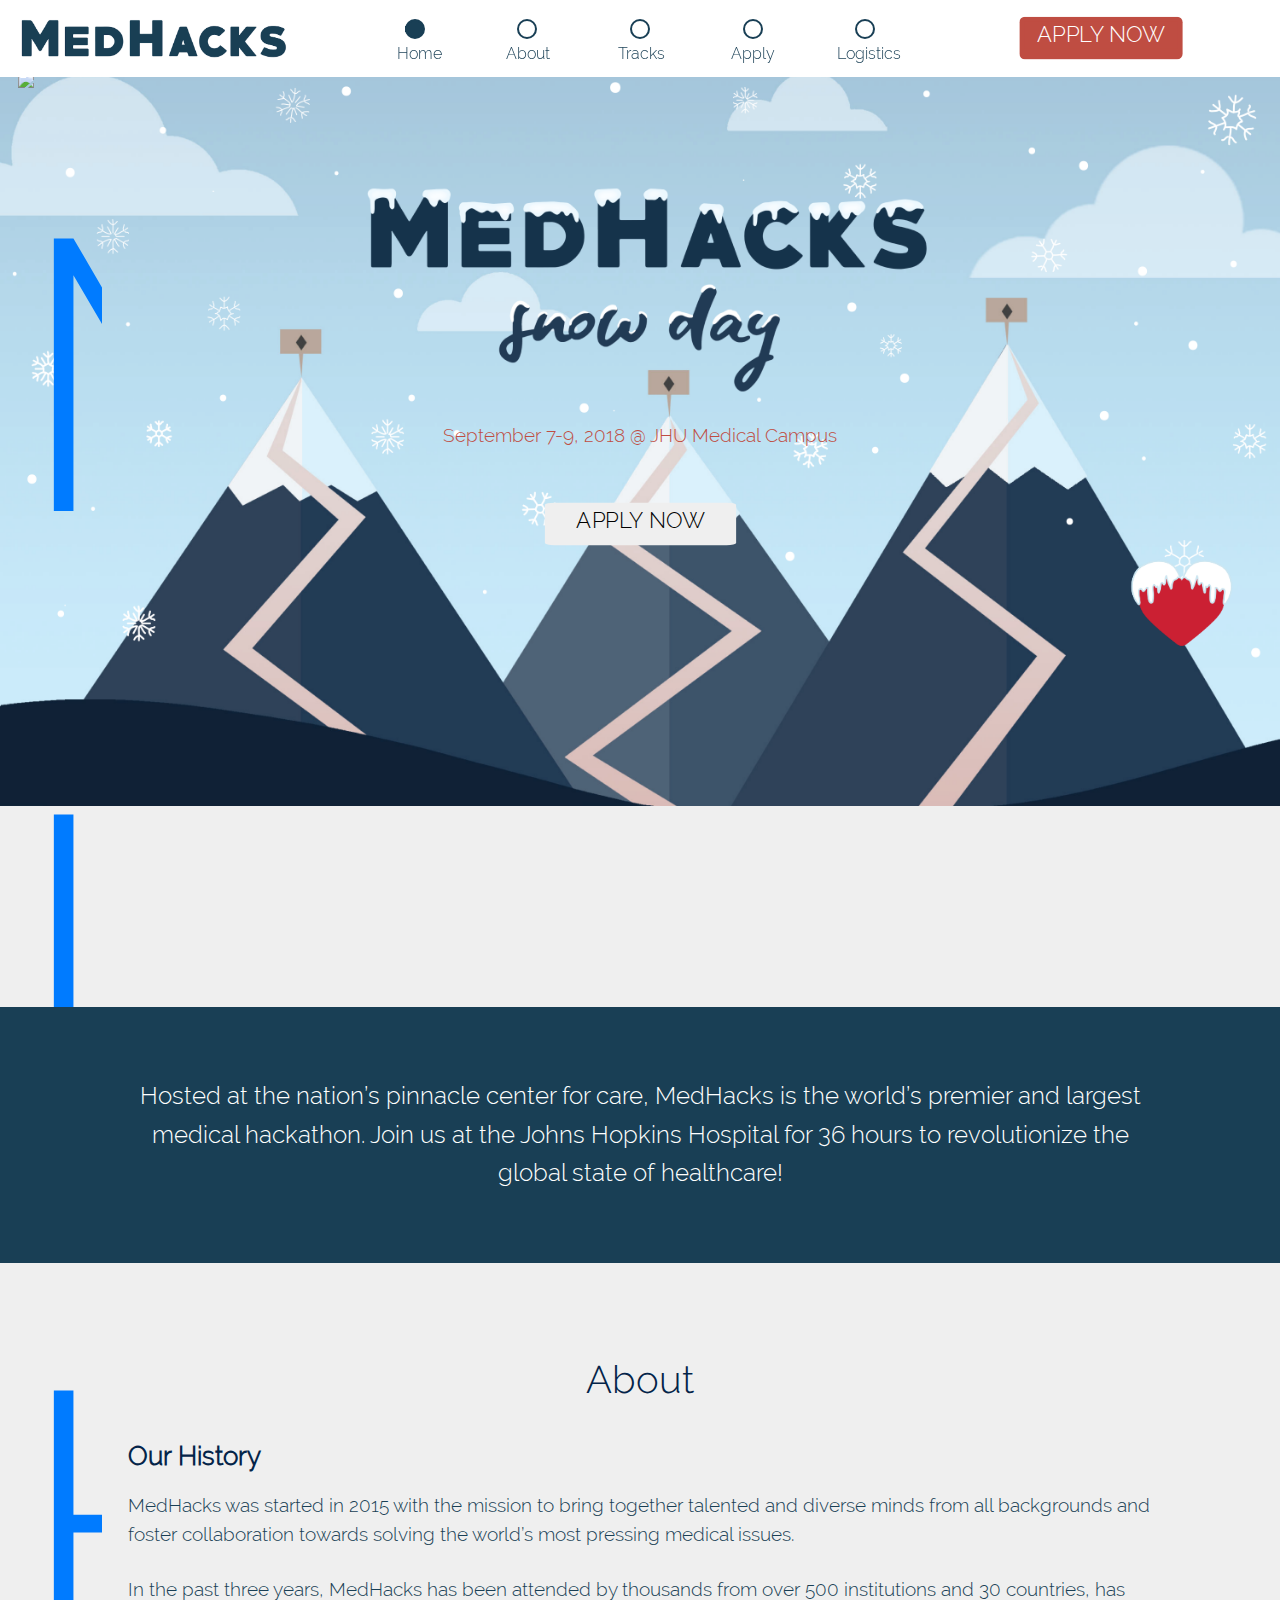
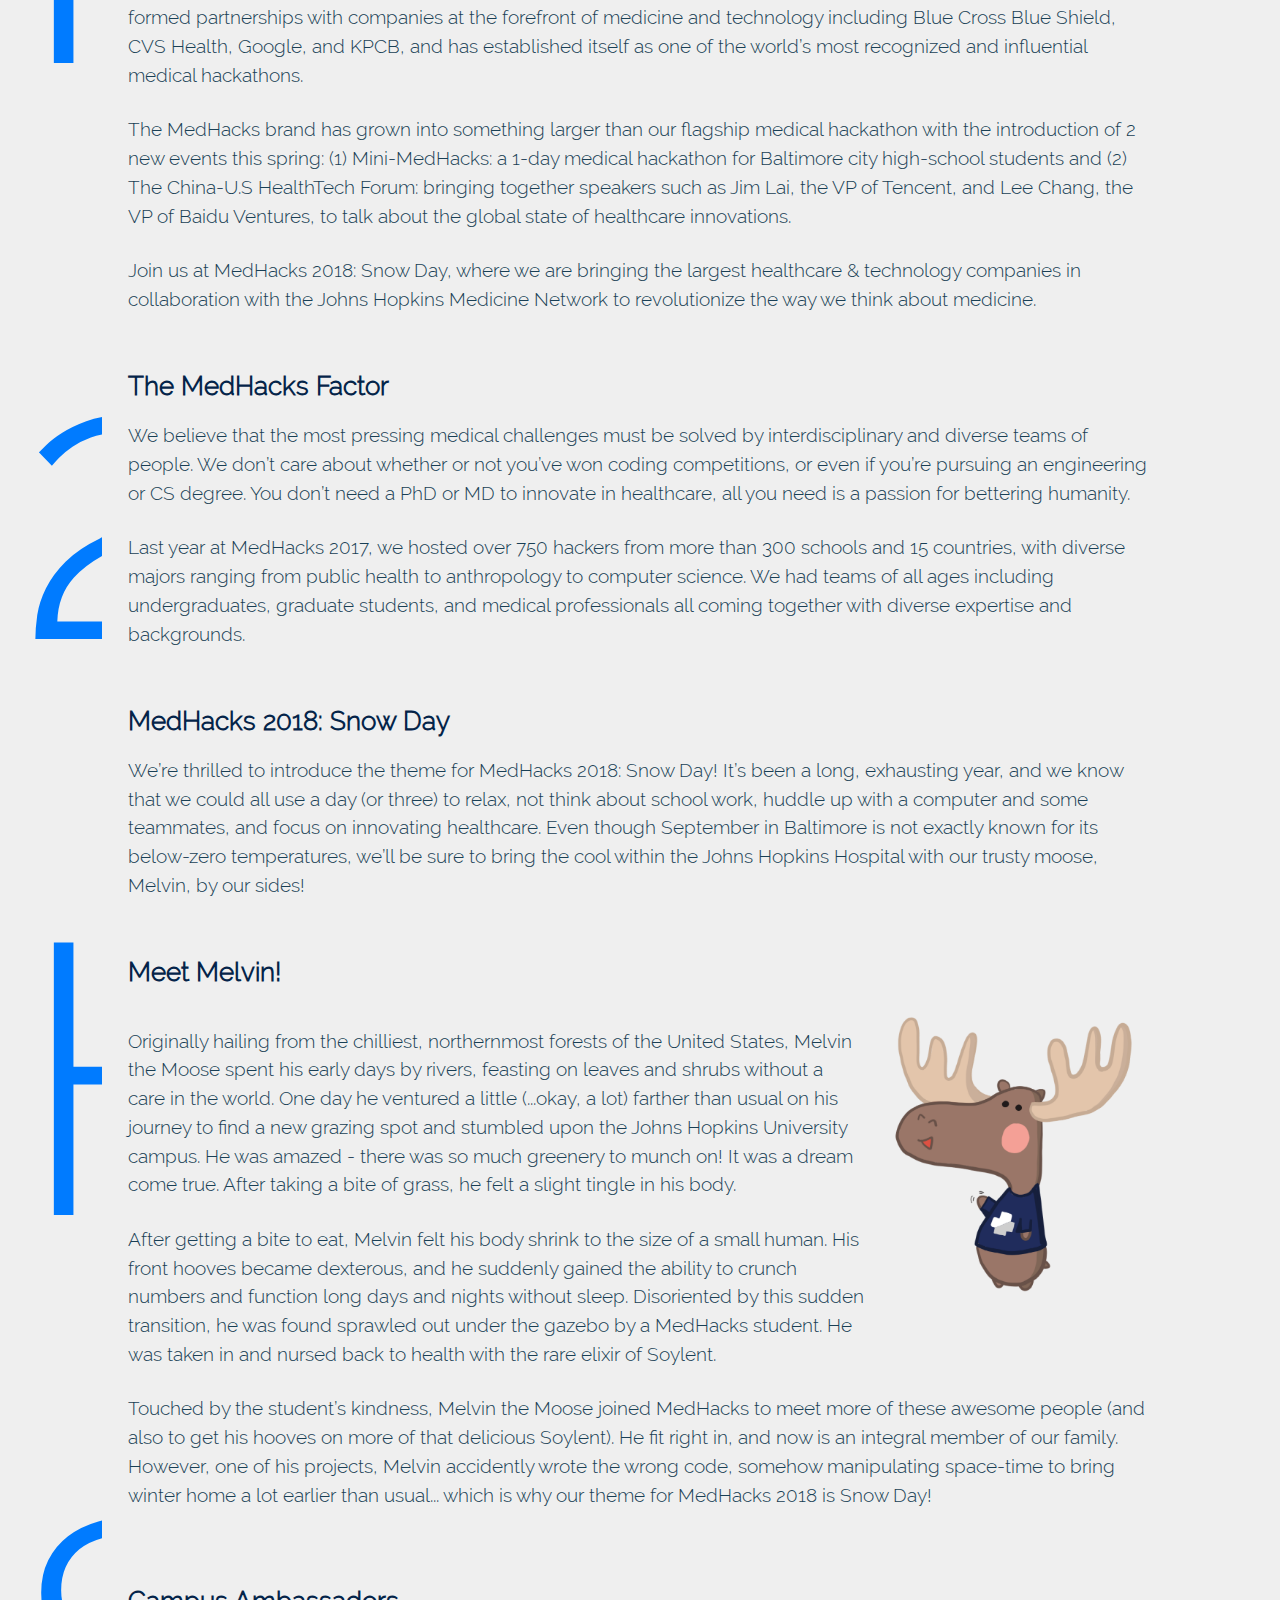
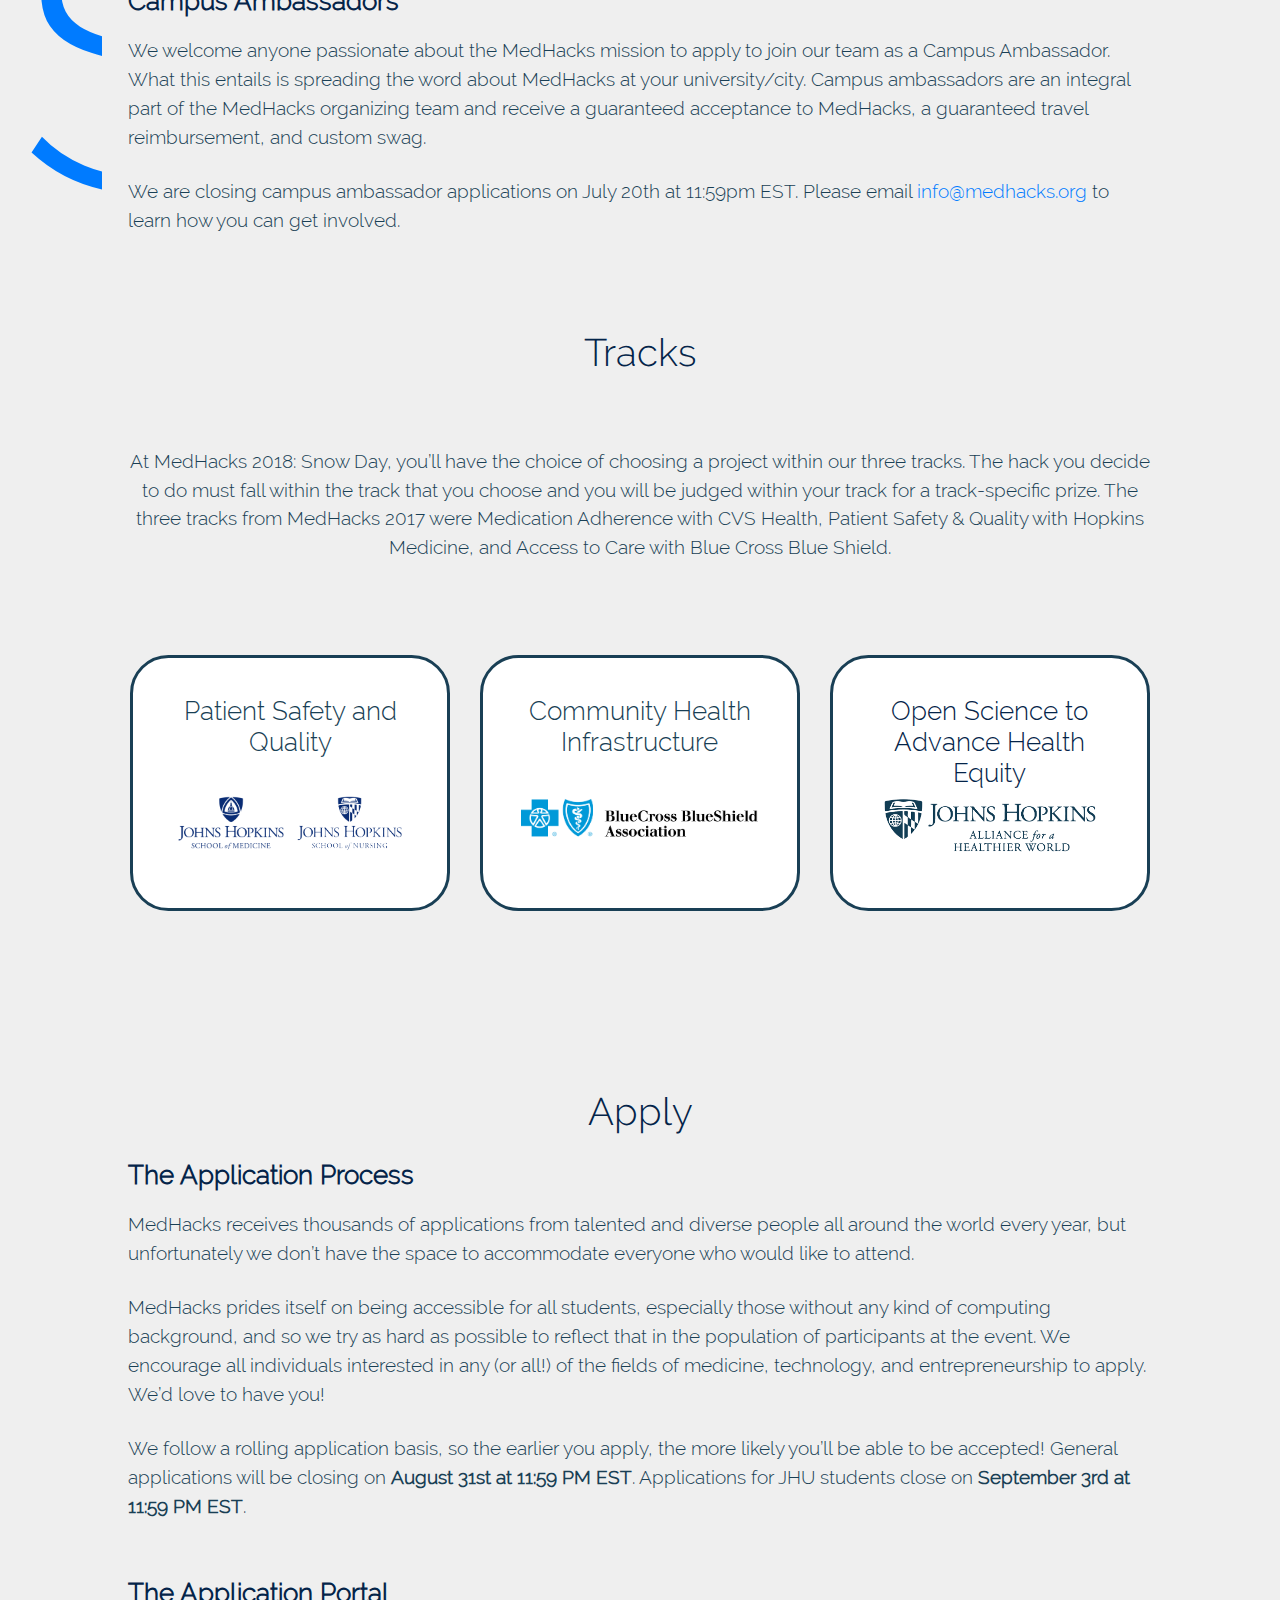
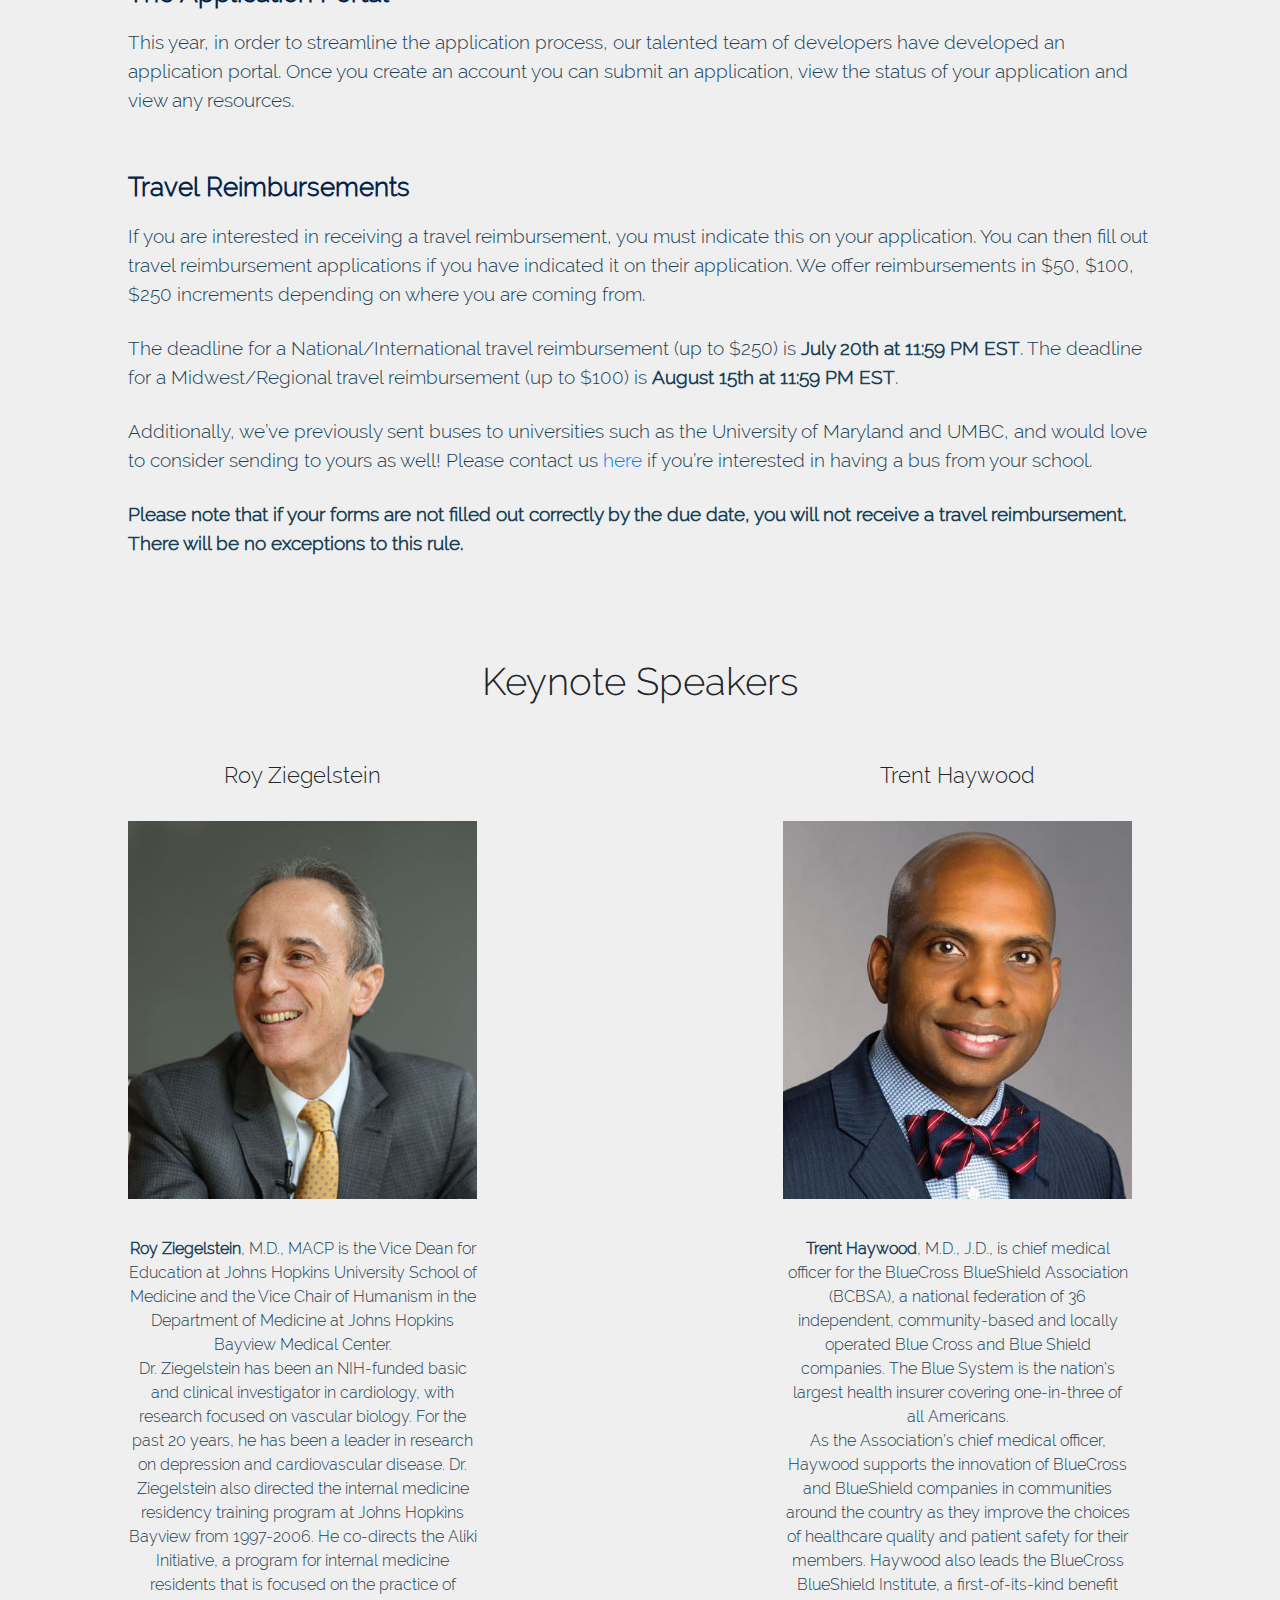
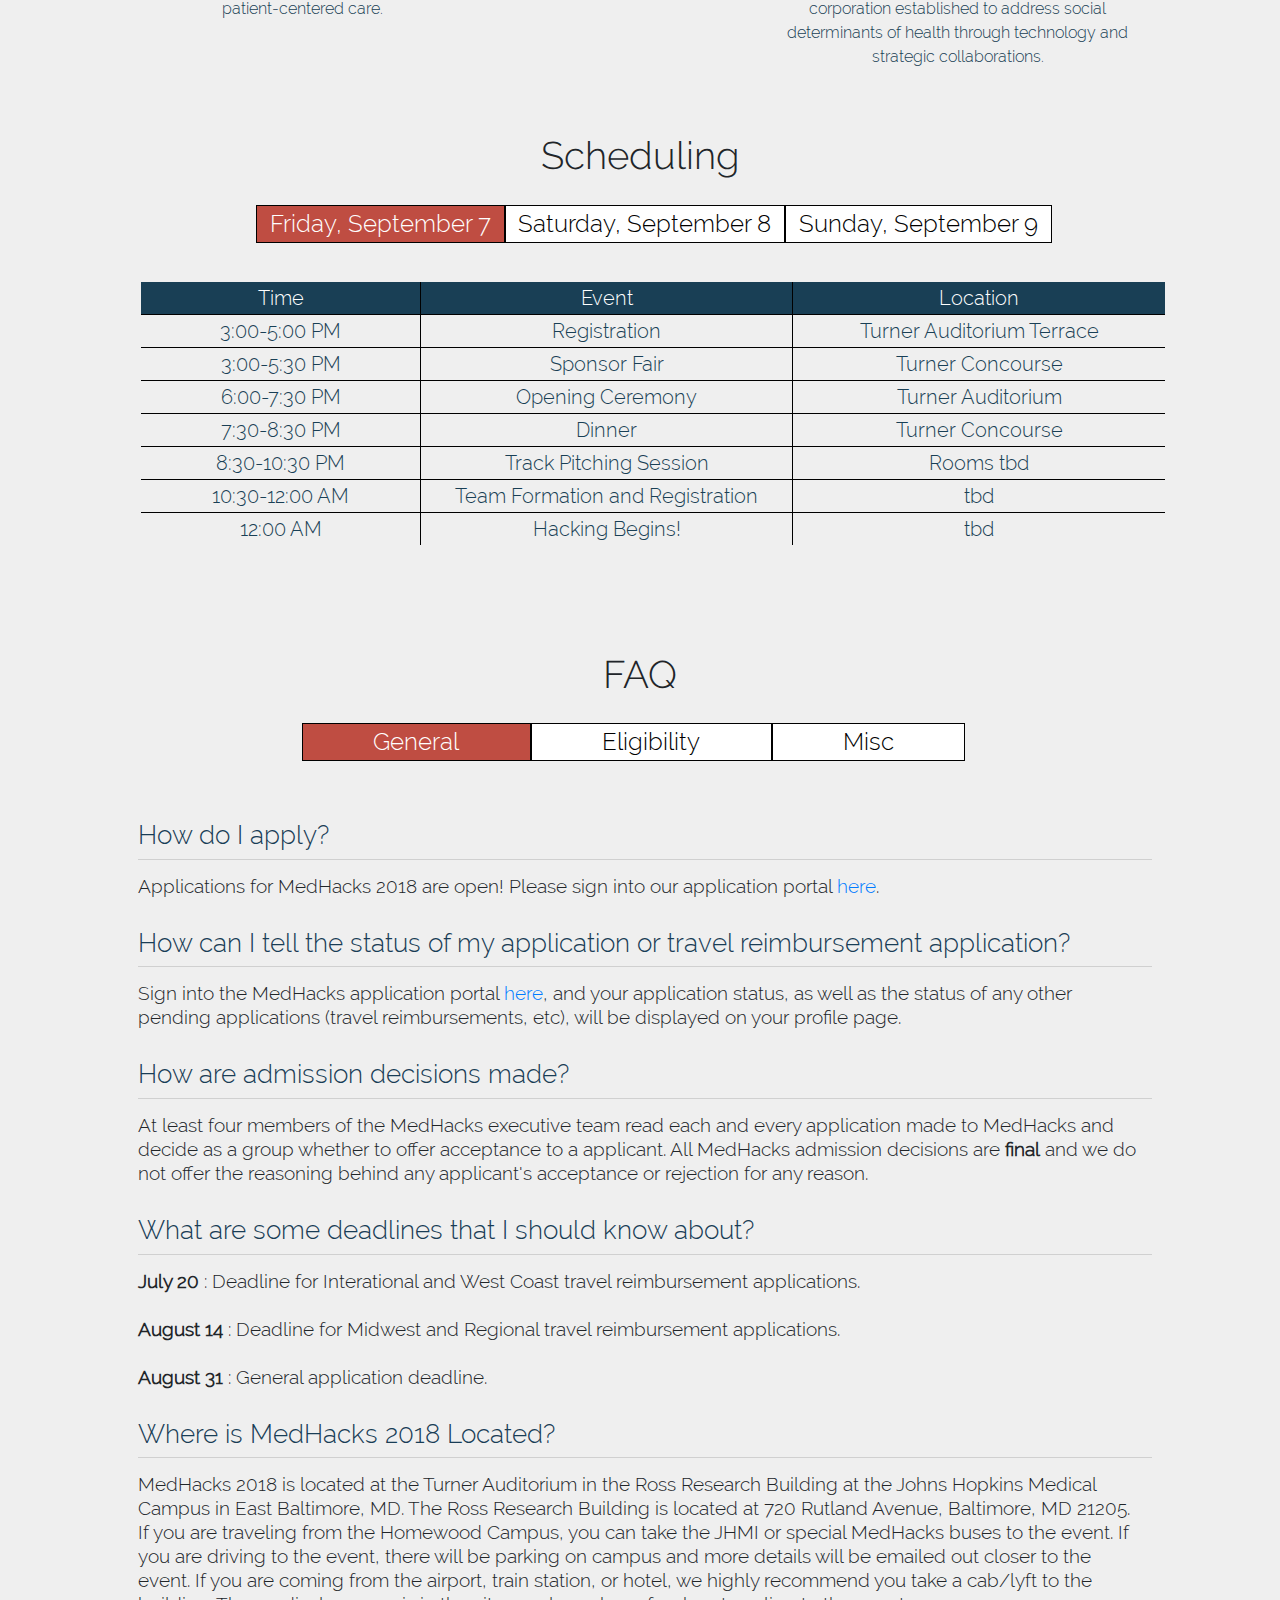
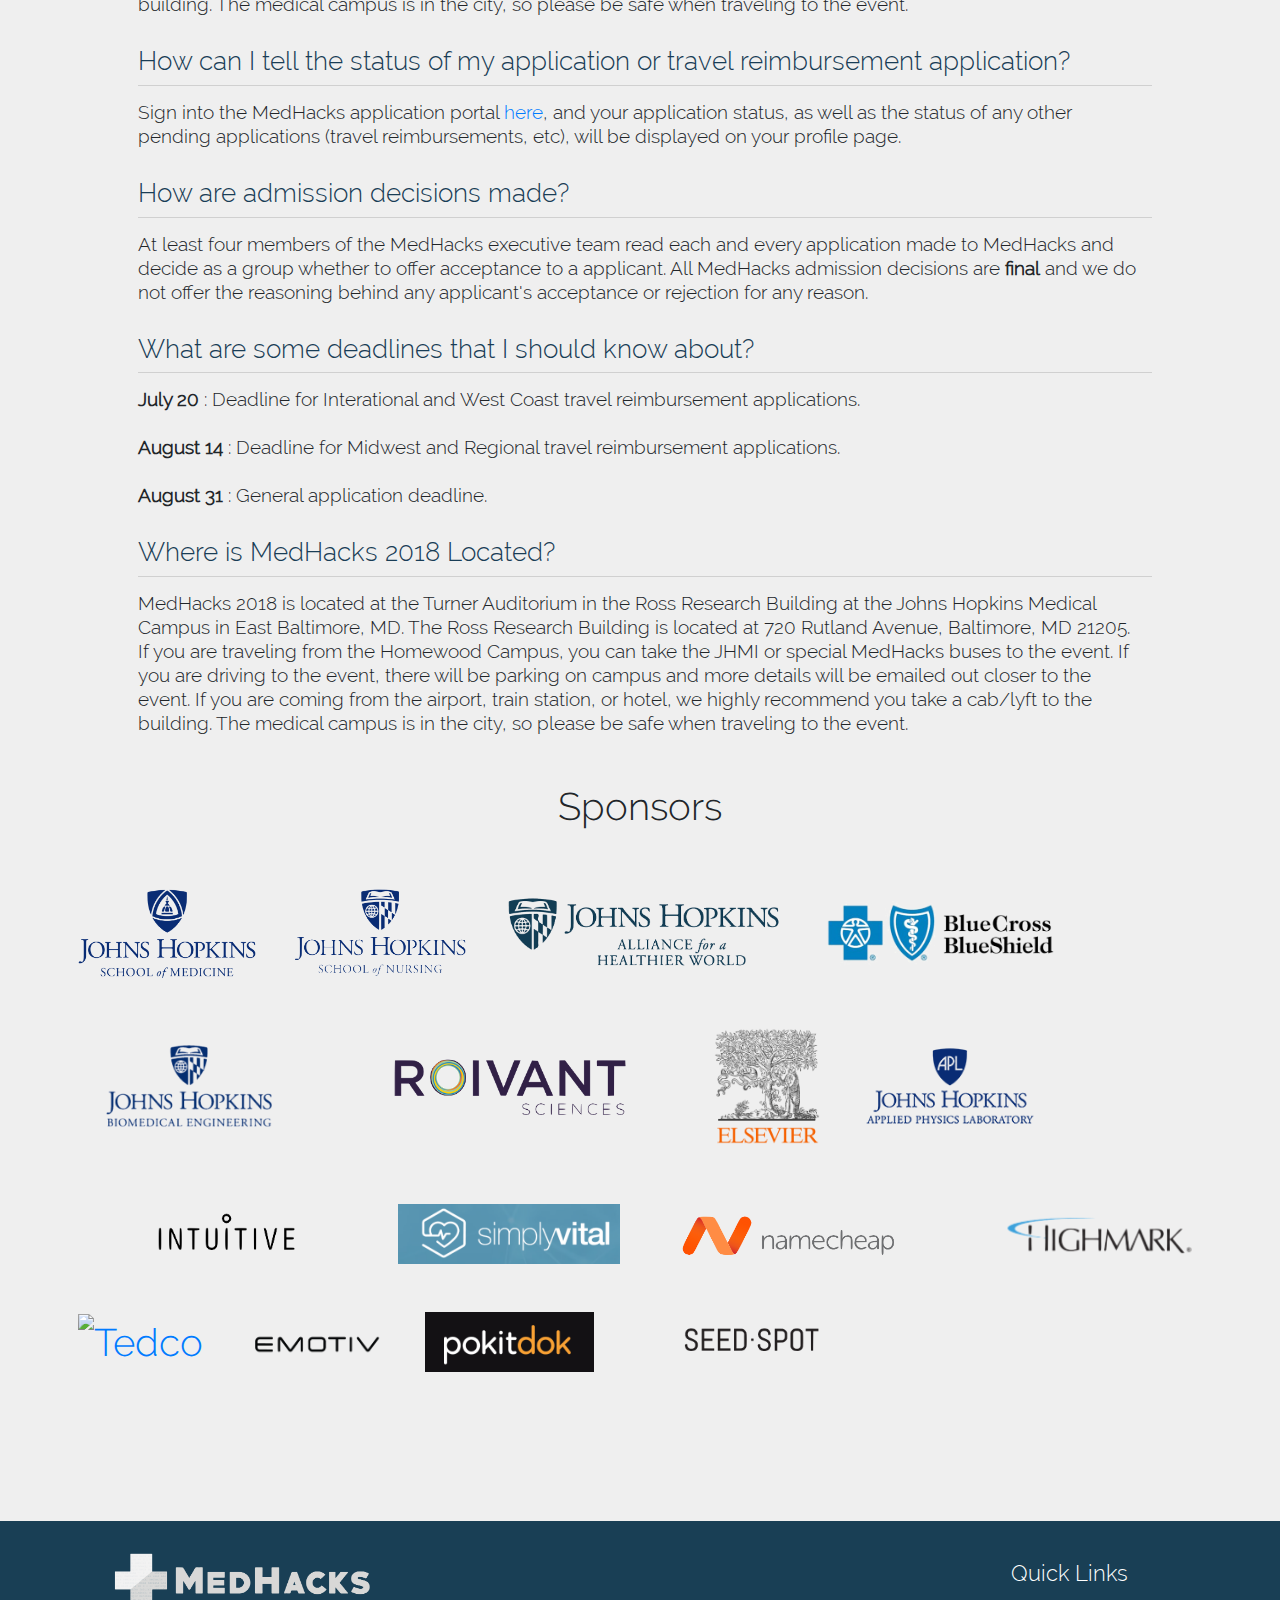
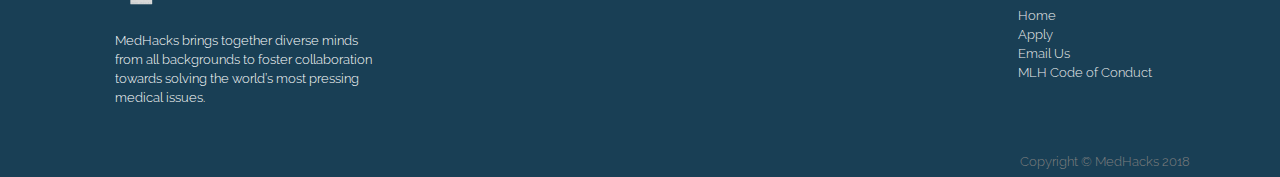
==== 2018/index.html @ 997442b7 "added sponsor section and third track" ====
<!doctype html>
<html>

<head>
  <!-- Global site tag (gtag.js) - Google Analytics -->
  <script async src="https://www.googletagmanager.com/gtag/js?id=UA-121831305-1"></script>
  <script>
    window.dataLayer = window.dataLayer || [];

    function gtag() {
      dataLayer.push(arguments);
    }
    gtag('js', new Date());

    gtag('config', 'UA-121831305-1');
  </script>

  <meta charset="utf-8">
  <meta name="viewport" content="width=device-width, initial-scle=1, shrink-to-fit=no">
  <!-- Bootstrap linkin -->
  <link rel="stylesheet" href="https://maxcdn.bootstrapcdn.com/bootstrap/4.0.0/css/bootstrap.min.css" integrity="sha384-Gn5384xqQ1aoWXA+058RXPxPg6fy4IWvTNh0E263XmFcJlSAwiGgFAW/dAiS6JXm" crossorigin="anonymous">
  <!-- link to css file below this -->
  <link rel="stylesheet" href="sass/main.css" type="text/css">
  <link href="https://fonts.googleapis.com/css?family=Open+Sans" rel="stylesheet">
  <link href="../assets/font-awesome/css/font-awesome.min.css" rel="stylesheet" type="text/css">
  <link rel="shortcut icon" href="./assets/logos/medhacks_cross.png" type="image/png" />
  <title>MedHacks 2018: Snow Day </title>
  <!--sonny tests-->
  <!--sonny ends tests-->
</head>

<body>

  <!-- NavBar -->
  <nav class="navbar navbar-expand-lg justify-content-between navbar-default" id="navbar">
    <a class="navbar-brand" id="navbar-logo" href="#"></a>

    <div id="slider-container">
      <ul>
        <div id="moose-mark"></div>
        <a id="homeBubble" class="filled">
          <div class="bubble">
            <p id="homeBubP">Home</p>
          </div>
        </a>
        <a id="aboutBubble">
          <div class="bubble" style="left:36rem">
            <p id="aboutBubP">About</p>
          </div>
        </a>
        <a id="tracksBubble">
          <div class="bubble" style="left:39rem">
            <p id="tracksBubP">Tracks</p>
          </div>
        </a>
        <a id="logisticsBubble">
          <div class="bubble" style="left:42rem">
            <p id="logBubP">Apply</p>
          </div>
        </a>
        <a id="applyBubble">
          <div class="bubble" style="left: 46rem">
            <p id="applyBubP">Logistics</p>
          </div>
        </a>
      </ul>
    </div>
    <div id="ham-container">
      <div class="bar1"></div>
      <div class="bar2"></div>
      <div class="bar3"></div>
    </div>
    <div class="applyButton">
      <a href="http://apply.medhacks.org">
        <h2>
              APPLY NOW
          </h2>
      </a>
    </div>
    <div id="side-info">
      <ul>
        <li id="home-small-button">Home</li>
        <li id="about-small-button">About</li>
        <li id="tracks-small-button">Tracks</li>
        <li id="logistics-small-button">Apply</li>
        <li id="apply-small-button">Logistics</li>
        <li class="apply"> <a href="http://apply.medhacks.org">Apply Now</a> </li>
      </ul>
    </div>

  </nav>


  <!-- Header -->

  <div id="header" class="jumbotron jumbotron-fluid section-container">
    <a id="mlh-trust-badge" class="mlh-trust-badge-mobile" style="display:block;max-width:105px;position: absolute; left: 5px;min-width:55px;width:10%;" href="https://mlh.io/seasons/na-2018/events?utm_source=na-2018&utm_medium=TrustBadge&utm_campaign=na-2018&utm_content=white"
      target="_blank"><img src="https://s3.amazonaws.com/logged-assets/trust-badge/2019/mlh-trust-badge-2019-blue.svg" alt="Major League Hacking 2018 Hackathon Season" style="position: absolute; margin: 20% 12.5%; width:80%"></a>

    <div class="container" "header-text-action">

      <img class="mobileBG" src="./assets/snow_day_header_portrait.png" />

      <div class="applyButton" "header-text-actions">
        <a href="http://apply.medhacks.org">
          <h2>
                APPLY NOW
            </h2>
        </a>
      </div>
      <img class="beating-heart" src="./assets/newFrostyHeart.png" />
      <!-- <img class="frosty-title" src="./assets/logos/frosty_medhacks_logo.png"/> -->
    </div>
    <p class="description">September 7-9, 2018 @ JHU Medical Campus</p>
  </div>

  <!-- SPACE-->
  <div class="marginFormat" style="height:175px; width:100%"></div>


  <!-- Basic Info and what they need to know -->
  <div id="basicInfo">

    <div id="infoContainer">
      <p>
        Hosted at the nation’s pinnacle center for care, MedHacks is the world’s premier and largest medical hackathon. Join us at the Johns Hopkins Hospital for 36 hours to revolutionize the global state of healthcare!
      </p>
    </div>
  </div>

  <!--SPACE-->
  <div class="marginFormat" style="height:30px; width:100%"></div>

  <div id="aboutSection" class="section-container">
    <h2>About</h2>
    <h3 class="top"> Our History </h3>
    <p>
      MedHacks was started in 2015 with the mission to bring together talented and diverse minds from all backgrounds and foster collaboration towards solving the world’s most pressing medical issues.
      <p>
        In the past three years, MedHacks has been attended by thousands from over 500 institutions and 30 countries, has formed partnerships with companies at the forefront of medicine and technology including Blue Cross Blue Shield, CVS Health, Google, and
        KPCB, and has established itself as one of the world’s most recognized and influential medical hackathons.
      </p>
      <p>
        The MedHacks brand has grown into something larger than our flagship medical hackathon with the introduction of 2 new events this spring: (1) Mini-MedHacks: a 1-day medical hackathon for Baltimore city high-school students and (2) The China-U.S HealthTech
        Forum: bringing together speakers such as Jim Lai, the VP of Tencent, and Lee Chang, the VP of Baidu Ventures, to talk about the global state of healthcare innovations.
      </p>
      <p>
        Join us at MedHacks 2018: Snow Day, where we are bringing the largest healthcare &amp; technology companies in collaboration with the Johns Hopkins Medicine Network to revolutionize the way we think about medicine.
      </p>
      <h3> The MedHacks Factor</h3>
      <p>
        We believe that the most pressing medical challenges must be solved by interdisciplinary and diverse teams of people. We don’t care about whether or not you’ve won coding competitions, or even if you’re pursuing an engineering or CS degree. You don’t
        need a PhD or MD to innovate in healthcare, all you need is a passion for bettering humanity.
      </p>
      <p>
        Last year at MedHacks 2017, we hosted over 750 hackers from more than 300 schools and 15 countries, with diverse majors ranging from public health to anthropology to computer science. We had teams of all ages including undergraduates, graduate students,
        and medical professionals all coming together with diverse expertise and backgrounds. </p>
      <h3> MedHacks 2018: Snow Day </h3>
      <p>
        We’re thrilled to introduce the theme for MedHacks 2018: Snow Day! It’s been a long, exhausting year, and we know that we could all use a day (or three) to relax, not think about school work, huddle up with a computer and some teammates, and focus on
        innovating healthcare. Even though September in Baltimore is not exactly known for its below-zero temperatures, we’ll be sure to bring the cool within the Johns Hopkins Hospital with our trusty moose, Melvin, by our sides!
      </p>
      <h3> Meet Melvin! </h3>
      <img src="./assets/melvin-story-img.png" />

      <div id="melvin-text">
        <p> Originally hailing from the chilliest, northernmost forests of the United States, Melvin the Moose spent his early days by rivers, feasting on leaves and shrubs without a care in the world. One day he ventured a little (...okay, a lot) farther
          than usual on his journey to find a new grazing spot and stumbled upon the Johns Hopkins University campus. He was amazed - there was so much greenery to munch on! It was a dream come true. After taking a bite of grass, he felt a slight tingle
          in his body.
        </p>
        <p> After getting a bite to eat, Melvin felt his body shrink to the size of a small human. His front hooves became dexterous, and he suddenly gained the ability to crunch numbers and function long days and nights without sleep. Disoriented by this
          sudden transition, he was found sprawled out under the gazebo by a MedHacks student. He was taken in and nursed back to health with the rare elixir of Soylent. </p>
        <p> Touched by the student’s kindness, Melvin the Moose joined MedHacks to meet more of these awesome people (and also to get his hooves on more of that delicious Soylent). He fit right in, and now is an integral member of our family. However, one
          of his projects, Melvin accidently wrote the wrong code, somehow manipulating space-time to bring winter home a lot earlier than usual... which is why our theme for MedHacks 2018 is Snow Day! </p>
      </div>
      <h3> Campus Ambassadors </h3>
      <p>
        We welcome anyone passionate about the MedHacks mission to apply to join our team as a Campus Ambassador. What this entails is spreading the word about MedHacks at your university/city. Campus ambassadors are an integral part of the MedHacks organizing
        team and receive a guaranteed acceptance to MedHacks, a guaranteed travel reimbursement, and custom swag.
      </p>
      <p>
        We are closing campus ambassador applications on July 20th at 11:59pm EST. Please email <a href="mailto:info@medhacks.org">info@medhacks.org</a> to learn how you can get involved.
      </p>
  </div>

  <!-- Space -->
  <div class="marginFormat" style="height:70px; width:100%"></div>

  </div>

  <!-- describe challenges -->
  <div id="challenges" class="text-center section-container">
    <h2>Tracks</h2>
    <p>
      At MedHacks 2018: Snow Day, you’ll have the choice of choosing a project within our three tracks. The hack you decide to do must fall within the track that you choose and you will be judged within your track for a track-specific prize. The three tracks
      from MedHacks 2017 were Medication Adherence with CVS Health, Patient Safety & Quality with Hopkins Medicine, and Access to Care with Blue Cross Blue Shield.
      <br>
      <br>

    </p>
    <!-- <div class="challengeRow">
      <div class="challengeColumn">
          <p>
              At MedHacks 2018: Snow Day, you’ll have the choice of choosing a project within our three tracks. The hack you decide to do must fall within the track that you choose and you will be judged within your track for a track-specific prize. The three tracks
              from MedHacks 2017 were Medication Adherence with CVS Health, Patient Safety & Quality with Hopkins Medicine, and Access to Care with Blue Cross Blue Shield.
            </p>
            <p>
              Stay tuned for an announcement of tracks for MedHacks 2018!
            </p>
      </div>

      <div class="challengeColumn">
          <img src="./assets/sleepy_moose.png" />
      </div>
    </div> -->



    <!-- <img src="./assets/sleepy_moose.png"/> -->

    <div class="track-container">
      <div class="track" id="track1">
        <h2>Patient Safety and Quality</h2>
        <div class="imgrow">
          <img src="./assets/JHMI_track.png" alt="Hopkins Medicine">
          <img src="./assets/Nursing_track.png">
        </div>
      </div>
      <div class="track" id="track2">
        <h2 style="padding-bottom: 0">Community Health Infrastructure</h2>
        <img src="assets/logos/bcbs.png" />
      </div>
      <div class="track" id="track3">
        <h2 style="padding-bottom: 0">Open Science to Advance Health Equity</h2>
        <img src="assets/allianceForHeal.png" />
      </div>
    </div>

    <div class="black-overlay">
    </div>
    <div class="track-info" id="track1-info">
      <span class="close">&times;</span>

      <div class="track-row">
          <div class="track-column" style="flex: 60%">
              <h1>Patient Safety and Quality</h1>
              <p>
                  The Johns Hopkins Armstrong Institute for Patient Safety and Quality and the Johns Hopkins School of Nursing are proud to sponsor a Patient Safety and Quality track at MedHacks 2018.  Your participation in this track and innovative ideas can further their shared commitment to eliminate preventable harm to patients and achieve the best outcomes at the lowest cost possible. The three focus areas highlighted in the track are Geriatric Safety, Joy of Practice, and Digital Approaches to Care Management. There will be a number of faculty mentors from both the Armstrong Institute and the School of Nursing available for the entire weekend to assist you with your project.
                  <br>
                  <br>
                  Some other useful links are provided below:
                  <br>
                    <a target="_blank" href="https://www.youtube.com/watch?v=EL2K4tEts_A">The New Script of Nursing</a>
                  <br>
                  <a target="_blank" href="https://clinicalconnection.hopkinsmedicine.org/videos/understanding-cusp-and-the-cusp-team-the-armstrong-institute-for-patient-safety-and-quality">Understanding CUSP and the CUSP Team</a>
              </p>
          </div>
          <div class="track-column" style="flex: 40%">
              <iframe style="width: 100%; height: 30vh" src="https://www.youtube.com/embed/TYxeOgjKeac" frameborder="0" allow="autoplay; encrypted-media" allowfullscreen></iframe>
              <h2>
                Prize
              </h2>
              <p>
                  Winners of this track will be given private professional development sessions with leadership from within the Johns Hopkins University network.
              </p>
          </div>


      </div>
      <br>
    </div>
      <div class="track-info" id="track2-info">
        <span class="close">&times;</span>
        <div class="track-row">
          <div class="track-column" style="flex: 60%">
              <h1>Community Health Infrastructure</h1>
              <p>
                  We at the BCBS Institute are excited to sponsor the Community Health Infrastructure track at MedHacks 2018. The future of health is governed by the capacity to better design and manage the Infrastructure within the community setting. The Community Health Infrastructure track extends into the community setting to address barriers, such as primary care desert, pharmacy desert, nutrition desert, transportation desert, and fitness desert. The window of opportunity exists to help shape the future of the new health service delivery model for the next decade.
                <br>
                <br>
                Some other useful links are provided below:
                <br>
                  <a target="_blank" href="https://www.bcbs.com/institute">BCBSA Institute</a>
                <br>
                <a target="_blank" href="https://www.forbes.com/sites/brucejapsen/2018/03/14/cvs-and-walgreens-partner-with-lyft-to-get-blue-cross-patients-to-pharmacies/#1b393ff776c8">BCBSA partnering with Lyft, CVS, and Walgreens</a>
              </p>
          </div>
          <div class="track-column" style="flex: 40%">
              <iframe style="width: 100%; height: 30vh" src="https://www.youtube.com/embed/Wv-S-rfndGg" frameborder="0" allow="autoplay; encrypted-media" allowfullscreen></iframe>
              <h2>
                Prize
              </h2>
              <p>
                  Winners of this track will be given private professional development sessions with John Banta, the Executive Director of the Blue Venture Fund.
              </p>
          </div>


      </div>
    </div>
    <div class="track-info" id="track3-info">
        <span class="close">&times;</span>
        <div class="track-row">
          <div class="track-column" style="flex: 60%">
              <h1>Open Science Track</h1>
              <p style="margin-bottom: 0;">
                The Johns Hopkins University Alliance for a Healthier World through its Transformative Technologies and Institutions theme is proud to sponsor this year’s newly established “Open Science to Advance Health Equity” track.  Your team’s mission is to help us advance health equity through an open science “hack.’  By health equity, we mean not just the finding of disparity, but also coming up with solutions to reduce or resolve them.
                <br>
                Your project might build upon the following focus areas:
                <ul>
                  <li>
                    Hardware
                  </li>
                  <li>
                    Health Decisions
                  </li>
                  <li>
                    Access to Information
                  </li>
                </ul>

                <br>
                Some quick links to guide you in choosing this track:
                <br>
                  <a target="_blank" href="https://healthequitymedhacks.squarespace.com/">A dedicated webpage with resources to jumpstart your efforts</a>
              </p>
          </div>
          <div class="track-column" style="flex: 40%">
              <iframe style="width: 100%; height: 30vh" src="https://www.youtube.com/embed/Py_cdqRnmoE" frameborder="0" allow="autoplay; encrypted-media" allowfullscreen></iframe>
              <h2>
                Prize
              </h2>
              <p>
                  Each member of the winning team will receive $500 plus free consultation with the Hopkins Social Innovation Lab. Teams with at least one Hopkins student also eligible for $1000 in translational support from Hopkins Fast Forward U.
              </p>
          </div>
    </div>
  </div>
  </div>

  <!-- Space -->
  <div class="marginFormat" style="height:50px; width:100%"></div>


  <div id="applySection" class="section-container">
    <h2>
            Apply
        </h2>
    <h3 class="top">The Application Process</h3>
    <p>
      MedHacks receives thousands of applications from talented and diverse people all around the world every year, but unfortunately we don’t have the space to accommodate everyone who would like to attend.
    </p>
    <p>
      MedHacks prides itself on being accessible for all students, especially those without any kind of computing background, and so we try as hard as possible to reflect that in the population of participants at the event. We encourage all individuals interested
      in any (or all!) of the fields of medicine, technology, and entrepreneurship to apply. We’d love to have you!
    </p>
    <p>
      We follow a rolling application basis, so the earlier you apply, the more likely you’ll be able to be accepted! General applications will be closing on <b>August 31st at 11:59 PM EST</b>. Applications for JHU students close on <b>September 3rd at 11:59 PM EST</b>.
    </p>
    <h3>The Application Portal</h3>
    <p>
      This year, in order to streamline the application process, our talented team of developers have developed an application portal. Once you create an account you can submit an application, view the status of your application and view any resources.
    </p>
    <h3>Travel Reimbursements</h3>
    <p>
      If you are interested in receiving a travel reimbursement, you must indicate this on your application. You can then fill out travel reimbursement applications if you have indicated it on their application. We offer reimbursements in $50, $100, $250 increments
      depending on where you are coming from.
    </p>
    <p> The deadline for a National/International travel reimbursement (up to $250) is <b>July 20th at 11:59 PM EST</b>. The deadline for a Midwest/Regional travel reimbursement (up to $100) is <b>August 15th at 11:59 PM EST</b>.
      <p>
        Additionally, we’ve previously sent buses to universities such as the University of Maryland and UMBC, and would love to consider sending to yours as well! Please contact us <a href="mailto:info@medhacks.org?Subject=I'd like to bring MedHacks Bus to my school!"
          target="_top">here</a> if you’re interested in having a bus from your school.
      </p>
      <p>
        <b> Please note that if your forms are not filled out correctly by the due date, you will not receive a travel reimbursement. There will be no exceptions to this rule. </b> </p>

  </div>

  <!-- logistics (schedule + transportation) -->
  <div id="logistics" class="text-center section-container">

    <div class="keynoteContainer">
        <h2>Keynote Speakers</h2>
        <div class="row">
          <div class="keynoteColumn">
            <h3>Roy Ziegelstein</h3>
            <img src="./assets/ZIEGELSTEIN-Roy.jpg" />
            <p>
              <strong>Roy Ziegelstein</strong>, M.D., MACP is the Vice Dean for Education at Johns Hopkins University School of Medicine and the Vice Chair of Humanism in the Department of Medicine at Johns Hopkins Bayview Medical Center.
              <br>
              Dr. Ziegelstein has been an NIH-funded basic and clinical investigator in cardiology, with research focused on vascular biology. For the past 20 years, he has been a leader in research on depression and cardiovascular disease. Dr. Ziegelstein also directed the internal medicine residency training program at Johns Hopkins Bayview from 1997-2006. He co-directs the Aliki Initiative, a program for internal medicine residents that is focused on the practice of patient-centered care.
            </p>
          </div>
          <div class="keynoteColumn">
            <h3>Trent Haywood</h3>
            <img src="./assets/Haywood_Trent.jpg" />
            <p>
              <strong>Trent Haywood</strong>, M.D., J.D., is chief medical officer for the BlueCross BlueShield Association (BCBSA), a national federation of 36 independent, community-based and locally operated Blue Cross and Blue Shield companies. The Blue System is the nation’s largest health insurer covering one-in-three of all Americans.
              <br>
              As the Association’s chief medical officer, Haywood supports the innovation of BlueCross and BlueShield companies in communities around the country as they improve the choices of healthcare quality and patient safety for their members. Haywood also leads the BlueCross BlueShield Institute, a first-of-its-kind benefit corporation established to address social determinants of health through technology and strategic collaborations.
            </p>
          </div>
        </div>
    </div>
    <h2>
                Scheduling
            </h2>


    <div class="scheduleContainer">
      <ul class="nav nav-tabs">
        <li class="activeLi"><a id="fridayAnc" data-toggle="tab" class="active" href="#friday">Friday, September 7</a></li>
        <li><a id="saturdayAnc" data-toggle="tab" href="#saturday">Saturday, September 8</a></li>
        <li><a id="sundayAnc" data-toggle="tab" href="#sunday">Sunday, September 9</a></li>
      </ul>
      <!--<div class="dropdown">
          <span>Dates</span>
          <ul class="dropdown-content">
            <li><a data-toggle="tab" class="active" href="#friday">Friday Sept 7</a></li>
            <li><a data-toggle="tab" href="#saturday">Saturday Sept 8</a></li>
            <li><a data-toggle="tab" href="#sunday">Sunday Sept 9</a></li>
          </ul>
        </div>-->


      <div class="tab-content">
        <div id="friday" class="tab-pane  active">
          <table>
            <col width="15rem" class="time" />
            <col width="20rem" class="event" />
            <col width="20rem" class="location" />
            <tr>
              <th>
                Time
              </th>
              <th>
                Event
              </th>
              <th>
                Location
              </th>
            </tr>
            <tr>
              <th>
                3:00-5:00 PM
              </th>
              <th>
                Registration
              </th>
              <th>
                Turner Auditorium Terrace
              </th>
            </tr>
            <tr>
              <th>
                3:00-5:30 PM
              </th>
              <th>
                Sponsor Fair
              </th>
              <th>
                Turner Concourse
              </th>
            </tr>
            <tr>
              <th>
                6:00-7:30 PM
              </th>
              <th>
                Opening Ceremony
              </th>
              <th>
                Turner Auditorium
              </th>
            </tr>
            <tr>
              <th>
                7:30-8:30 PM
              </th>
              <th>
                Dinner
              </th>
              <th>
                Turner Concourse
              </th>
            </tr>
            <tr>
              <th>
                8:30-10:30 PM
              </th>
              <th>
                Track Pitching Session
              </th>
              <th>
                Rooms tbd
              </th>
            </tr>
            <tr>
              <th>
                10:30-12:00 AM
              </th>
              <th>
                Team Formation and Registration
              </th>
              <th>
                tbd
              </th>
            </tr>
            <tr>
              <th>
                12:00 AM
              </th>
              <th>
                Hacking Begins!
              </th>
              <th>
                tbd
              </th>
            </tr>
          </table>
        </div>
        <div id="saturday" class="tab-pane ">
          <table>
            <col width="15rem" class="time" />
            <col width="20rem" class="event" />
            <col width="20rem" class="location" />
            <tr>
              <th>
                Time
              </th>
              <th>
                Event
              </th>
              <th>
                Location
              </th>
            </tr>
            <tr>
              <th>
                12:30 AM
              </th>
              <th>
                Midnight Snack
              </th>
              <th>
                tbd
              </th>
            </tr>
            <tr>
              <th>
                8:30 AM
              </th>
              <th>
                Breakfast
              </th>
              <th>
                tbd
              </th>
            </tr>
            <tr>
              <th>
                10:00-11:15 PM
              </th>
              <th>
                Big Data in Healthcare Panel
              </th>
              <th>
                Turner Auditorium
              </th>
            </tr>
            <tr>
              <th>
                12:00 PM
              </th>
              <th>
                Lunch
              </th>
              <th>
                tbd
              </th>
            </tr>
            <tr>
              <th>
                1:00-7:00PM
              </th>
              <th>
                Workshops (TBA)
              </th>
              <th>
                tbd
              </th>
            </tr>
            <tr>
              <th>
                3:00PM
              </th>
              <th>
                Afternoon Snack
              </th>
              <th>
                tbd
              </th>
            </tr>
            <tr>
              <th>
                6:30 PM
              </th>
              <th>
                Dinner
              </th>
              <th>
                tbd
              </th>
            </tr>
            <tr>
              <th>
                7:00PM
              </th>
              <th>
                Team Registration Due
              </th>
              <th>
                tbd
              </th>
            </tr>
          </table>
        </div>
        <div id="sunday" class="tab-pane ">
          <table>
            <col width="15rem" class="time" />
            <col width="20rem" class="event" />
            <col width="20rem" class="location" />
            <tr>
              <th>
                Time
              </th>
              <th>
                Event
              </th>
              <th>
                Location
              </th>
            </tr>
            <tr>
              <th>
                12:30 AM
              </th>
              <th>
                Midnight Snack
              </th>
              <th>
                tbd
              </th>
            </tr>
            <tr>
              <th>
                8:30 AM
              </th>
              <th>
                Breakfast
              </th>
              <th>
                tbd
              </th>
            </tr>
            <tr>
              <th>
                9:30 AM
              </th>
              <th>
                Final Submissions Due on DevPost
              </th>
              <th>
                tbd
              </th>
            </tr>
            <tr>
              <th>
                10:00-11:45 AM
              </th>
              <th>
                Judging Round 1
              </th>
              <th>
                tbd
              </th>
            </tr>
            <tr>
              <th>
                12:00 PM
              </th>
              <th>
                Judging Round 1 Results
              </th>
              <th>
                tbd
              </th>
            </tr>
            <tr>
              <th>
                12:00 - 2:00 PM
              </th>
              <th>
                Snacks and 2nd Sponsor Fair
              </th>
              <th>
                tbd
              </th>
            </tr>
            <tr>
              <th>
                12:30-2:00 PM
              </th>
              <th>
                Judging Round 2
              </th>
              <th>
                tbd
              </th>
            </tr>
            <tr>
              <th>
                2:00-3:00 PM
              </th>
              <th>
                Lunch
              </th>
              <th>
                tbd
              </th>
            </tr>
            <tr>
              <th>
                3:00-4:00 PM
              </th>
              <th>
                Closing Ceremony
              </th>
              <th>
                Turner Auditorium
              </th>
            </tr>
          </table>
        </div>
      </div>
    </div>
    <!-- this is the new one with dropdown -->
    <div class="scheduleContainerDropdown">
      <div class="dropdown">
        <div class="select-container">
          <select class="dropdown-content" id="schedule-select">
                    <option><a value="fri" id="friday-drop">Friday, September 7</a></option>
                    <option><a value="sat" id="saturday-drop">Saturday, September 8</a></option>
                    <option><a value="sun" id="sunday-drop">Sunday, September 9</a></option>
                 </select>
        </div>
      </div>


      <div class="tab-content">
        <div id="friday2" class="tab-pane  active">
          <table>
            <col width="15rem" class="time" />
            <col width="20rem" class="event" />
            <tr>
              <th>
                Time
              </th>
              <th>
                Event
              </th>
            </tr>
            <tr>
              <th>
                3:00-5:00 PM
              </th>
              <th>
                Registration
              </th>
            </tr>

            <tr>
              <th>
                3:00-5:45 PM
              </th>
              <th>
                Sponsor Fair
              </th>
            </tr>

            <tr>
              <th>
                6:00-7:30 PM
              </th>
              <th>
                Opening Ceremony
              </th>
            </tr>

            <tr>
              <th>
                7:30-8:30 PM
              </th>
              <th>
                Dinner
              </th>
            </tr>

            <tr>
              <th>
                8:30-10:30 PM
              </th>
              <th>
                Track Pitching Sessions
              </th>
            </tr>

            <tr>
              <th>
                10:30-12:00 AM
              </th>
              <th>
                Team Formation and Registration
              </th>
            </tr>
            <tr>
              <th>
                12:00 AM
              </th>
              <th>
                Hacking Begins!
              </th>
            </tr>
          </table>
        </div>
        <div id="saturday2" class="tab-pane ">
          <table>
            <col width="15rem" class="time" />
            <col width="20rem" class="event" />
            <tr>
              <th>
                Time
              </th>
              <th>
                Event
              </th>
            </tr>
            <tr>
              <th>
                12:30 AM
              </th>
              <th>
                Midnight Snack
              </th>
            </tr>
            <tr>
              <th>
                8:30 AM
              </th>
              <th>
                Breakfast
              </th>
            </tr>
            <tr>
              <th>
                10:30-2:00 AM
              </th>
              <th>
                Big Data in Healthcare Panel
              </th>
              <th>
                tbd
              </th>
            </tr>
            <tr>
              <th>
                12:00 PM
              </th>
              <th>
                Lunch
              </th>
            </tr>
            <tr>
              <th>
                1:00-7:00 PM
              </th>
              <th>
                Workshops
              </th>
            </tr>
            <tr>
              <th>
                3:00 PM
              </th>
              <th>
                Afternoon Snack
              </th>
            </tr>
            <tr>
              <th>
                6:30 PM
              </th>
              <th>
                Dinner
              </th>
            </tr>
            <tr>
              <th>
                7:00 PM
              </th>
              <th>
                Team Registration Due
              </th>
            </tr>
          </table>
        </div>
        <div id="sunday2" class="tab-pane ">
          <table>
            <col width="15rem" class="time" />
            <col width="20rem" class="event" />
            <tr>
              <th>
                Time
              </th>
              <th>
                Event
              </th>
            </tr>
            <tr>
              <th>
                12:30 AM
              </th>
              <th>
                Midnight Snack
              </th>
            </tr>
            <tr>
              <th>
                8:30 AM
              </th>
              <th>
                Breakfast
              </th>
            </tr>
            <tr>
              <th>
                9:30 AM
              </th>
              <th>
                Submissions Due on DevPost
              </th>
            </tr>
            <tr>
              <th>
                10:00-11:45 AM
              </th>
              <th>
                Judging Round 1
              </th>
            </tr>
            <tr>
              <th>
                12:00 PM
              </th>
              <th>
                Judging Round 1 Results
              </th>
            </tr>
            <tr>
              <th>
                12:00-2:00 PM
              </th>
              <th>
                Snacks and 2nd Sponsor Fair
              </th>

            </tr>
            <tr>
              <th>
                12:30-2:00 PM
              </th>
              <th>
                Judging Round 2
              </th>
            </tr>
            <tr>
              <th>
                2:00-3:00 PM
              </th>
              <th>
                Lunch
              </th>
            </tr>
            <tr>
              <th>
                3:00-4:00 PM
              </th>
              <th>
                Closing Ceremony
              </th>
            </tr>
          </table>
        </div>
      </div>
    </div>
  </div>


  <div class="marginFormat" style="height:75px; width:100%"></div>

  <div id="faq">
    <h2> FAQ </h2>
    <div class="faq-container">
      <ul class="nav nav-tabs">
        <li class="activeLi"><a id="genAnc" data-toggle="tab" class="active" href="#general-tab">General</a></li>
        <li><a data-toggle="tab" id="eligAnc" href="#eligibility-tab">Eligibility</a></li>
        <li><a data-toggle="tab" id="miscAnc" href="#misc-tab">Misc</a></li>
      </ul>

      <div class="tab-content">
        <div id="general-tab" class="tab-pane active">
          <div class="faq-holder">
            <h3>How do I apply?</h3>
            <p>Applications for MedHacks 2018 are open! Please sign into our application portal <a href="http://apply.medhacks.org">here</a>.
            </p>
          </div>
          <div class="faq-holder">
            <h3>How can I tell the status of my application or travel reimbursement application?</h3>
            <p>Sign into the MedHacks application portal <a href="http://apply.medhacks.org">here</a>, and your application status, as well as the status of any other pending applications (travel reimbursements, etc), will be displayed on your profile page.</p>
          </div>
          <div class="faq-holder">

            <h3>How are admission decisions made?</h3>
            <p> At least four members of the MedHacks executive team read each and every application made to MedHacks and decide as a group whether to offer acceptance to a applicant. All MedHacks admission decisions are <b>final</b> and we do not offer the
              reasoning behind any applicant's acceptance or rejection for any reason.
            </p>
          </div>
          <div class="faq-holder">

            <h3>What are some deadlines that I should know about?</h3>
            <!--p> <b> July 20 </b>: Deadline for Interational and West Coast travel reimbursement applications. <p>
=======
              <h3>How do I apply?</h3>
                <p>Applications for MedHacks 2018 are open! Please sign into our application portal <a href="http://apply.medhacks.org">here</a>.
              </p>
            </div>
            <div class="faq-holder">
                <h3>How can I tell the status of my application or travel reimbursement application?</h3>
                <p>Sign into the MedHacks application portal <a href="http://apply.medhacks.org">here</a>, and your application status, as well as the status of any other pending applications (travel reimbursements, etc), will be displayed on your profile page.</p>
            </div>
            <div class="faq-holder">

                   <h3>How are admission decisions made?</h3>
                   <p> At least four members of the MedHacks executive team read each and every application made to MedHacks and decide as a group whether to offer acceptance to a applicant. All MedHacks admission decisions are <b>final</b> and we do not offer the reasoning behind any applicant's acceptance or rejection for any reason.
                   </p>
                 </div>
              <div class="faq-holder">

                   <h3>What are some deadlines that I should know about?</h3>
                   <!--p> <b> July 20 </b>: Deadline for Interational and West Coast travel reimbursement applications. <p>
>>>>>>> 43ea433ac3e8a9a93323e6d1e6d3beb3b867d049
                        <b> August 14 </b>: Deadline for Midwest and Regional travel reimbursement applications. <p>
                        <b> August 25 </b>: General application deadline.
                   </p-->
            <p><b> July 20 </b>: Deadline for Interational and West Coast travel reimbursement applications. </p>
            <p><b> August 14 </b>: Deadline for Midwest and Regional travel reimbursement applications. </p>
            <p><b> August 31 </b>: General application deadline. </p>
          </div>
          <div class="faq-holder">
            <h3>Where is MedHacks 2018 Located?</h3>
            <p>MedHacks 2018 is located at the Turner Auditorium in the Ross Research Building at the Johns Hopkins Medical Campus in East Baltimore, MD. The Ross Research Building is located at 720 Rutland Avenue, Baltimore, MD 21205. If you are traveling
              from the Homewood Campus, you can take the JHMI or special MedHacks buses to the event. If you are driving to the event, there will be parking on campus and more details will be emailed out closer to the event. If you are coming from the
              airport, train station, or hotel, we highly recommend you take a cab/lyft to the building. The medical campus is in the city, so please be safe when traveling to the event.</p>
          </div>
          <div>

          </div>
          <div class="faq-holder">
            <h3>How can I tell the status of my application or travel reimbursement application?</h3>
            <p>Sign into the MedHacks application portal <a href="http://apply.medhacks.org">here</a>, and your application status, as well as the status of any other pending applications (travel reimbursements, etc), will be displayed on your profile page.</p>

          </div>
          <div class="faq-holder">

            <h3>How are admission decisions made?</h3>
            <p> At least four members of the MedHacks executive team read each and every application made to MedHacks and decide as a group whether to offer acceptance to a applicant. All MedHacks admission decisions are <b>final</b> and we do not offer the
              reasoning behind any applicant's acceptance or rejection for any reason.
            </p>
          </div>
          <div class="faq-holder">

            <h3>What are some deadlines that I should know about?</h3>
            <p> <b> July 20 </b>: Deadline for Interational and West Coast travel reimbursement applications.
              <p>
                <b> August 14 </b>: Deadline for Midwest and Regional travel reimbursement applications.
                <p>
                  <b> August 31 </b>: General application deadline.
                </p>
          </div>
          <div class="faq-holder">
            <h3>Where is MedHacks 2018 Located?</h3>
            <p>MedHacks 2018 is located at the Turner Auditorium in the Ross Research Building at the Johns Hopkins Medical Campus in East Baltimore, MD. The Ross Research Building is located at 720 Rutland Avenue, Baltimore, MD 21205. If you are traveling
              from the Homewood Campus, you can take the JHMI or special MedHacks buses to the event. If you are driving to the event, there will be parking on campus and more details will be emailed out closer to the event. If you are coming from the
              airport, train station, or hotel, we highly recommend you take a cab/lyft to the building. The medical campus is in the city, so please be safe when traveling to the event.</p>
          </div>
        </div>
        <div id="eligibility-tab" class="tab-pane ">
          <div class="faq-holder">

            <h3>Who can participate in MedHacks 2018?</h3>
            <p>
              Anyone is eligible to participate in MedHacks 2018, however if you’re under 18, a parent or guardian <b> must </b> be in the Baltimore area at all times during the event. We also do not offer travel reimbursements to minors.
            </p>
            <p>
              If you’re a graduate student or professional, you can choose to join MedHacks either as a participant or as a mentor!
            </p>
          </div>
          <div class="faq-holder">
            <h3>I’m not an engineer, but I’m interested in participating. Is that ok?</h3>
            <p>That’s more than OK! In fact, that’s encouraged! We love introducing people from all kinds of backgrounds to the world of innovation.
            </p>
          </div>
        </div>
        <div id="misc-tab" class="tab-pane ">
          <div class="faq-holder">

            <h3>How can I get a travel reimbursement?</h3>
            <p>
              If you are accepted and remarked on your application that you would need a travel reimbursement, you may be invited to apply for a travel reimbursement. In that case, sign into the MedHacks application portal and follow the links for the travel reimbursement
              application.
            </p>
            <p>
              Once you are accepted for a reimbursement, you must submit a VALID receipt. Guidelines for valid receipts are here. Your reimbursement is contingent upon your submitting a valid receipt. Failure to do so will result in MedHacks’ inability to issue said
              reimbursement.
            </p>
          </div>
          <div class="faq-holder">

            <h3>I don’t have a team or an idea. What should I do?</h3>
            <p>
              That’s perfectly alright! In fact, we don’t allow participants to enter with an idea they’ve been working on for a while and encourage teams to be formed during one of MedHacks’ ideation sessions.
            </p>
          </div>
        </div>
      </div>
    </div>
    <div class="faq-dropdown">
      <div class="dropdown">
        <div class="select-container">
          <select class="dropdown-content" id="faq-select">
                      <option><a value="fri" id="gen-drop">Applications</a></option>
                      <option><a value="sat" id="elig-drop">Eligibility</a></option>
                      <option><a value="sun" id="misc-drop">Miscelaneous</a></option>
                   </select>
        </div>
      </div>
      <div class="tab-content">
        <div id="general-tab2" class="tab-pane active">
          <div class="faq-holder">

            <h3>How do I apply?</h3>
            <p>Applications for MedHacks 2018 are open! Please sign into our application portal <a href="http://apply.medhacks.org">here</a>.
            </p>
          </div>
          <div class="faq-holder">
            <h3>How can I tell the status of my application or travel reimbursement application?</h3>
            <p>Sign into the MedHacks application portal <a href="http://apply.medhacks.org">here</a>, and your application status, as well as the status of any other pending applications (travel reimbursements, etc), will be displayed on your profile page.</p>
          </div>
          <div class="faq-holder">

            <h3>How are admission decisions made?</h3>
            <p> At least four members of the MedHacks executive team read each and every application made to MedHacks and decide as a group whether to offer acceptance to a applicant. All MedHacks admission decisions are <b>final</b> and we do not offer the
              reasoning behind any applicant's acceptance or rejection for any reason.
            </p>
          </div>
           <div class="faq-holder">

          <h3>What are some deadlines that I should know about? </h3>
          <p> <b> July 20 </b>: Deadline for Interational and West Coast travel reimbursement applications.
            <p>
              <b> August 14 </b>: Deadline for Midwest and Regional travel reimbursement applications.
              <p>
                <b> August 31 </b>: General application deadline.
              </p>
        </div>
        <div class="faq-holder">
          <h3>Where is MedHacks 2018 Located?</h3>
          <p>MedHacks 2018 is located at the Turner Auditorium in the Ross Research Building at the Johns Hopkins Medical Campus in East Baltimore, MD. The Ross Research Building is located at 720 Rutland Avenue, Baltimore, MD 21205. If you are traveling
            from the Homewood Campus, you can take the JHMI or special MedHacks buses to the event. If you are driving to the event, there will be parking on campus and more details will be emailed out closer to the event. If you are coming from the airport,
            train station, or hotel, we highly recommend you take a cab/lyft to the building. The medical campus is in the city, so please be safe when traveling to the event.</p>
        </div>
      </div>
      <div id="eligibility-tab2" class="tab-pane ">
        <div class="faq-holder">

          <h3>Who can participate in MedHacks 2018?</h3>
          <p>
            Anyone is eligible to participate in MedHacks 2018, however if you’re under 18, we ask that a parent or guardian be in the Baltimore area at all times during the event.
          </p>
          <p>
            If you’re a graduate student or professional, you can choose to join MedHacks either as a participant or as a mentor!
          </p>
        </div>
        <div class="faq-holder">
          <h3>I’m not an engineer, but I’m interested in participating. Is that ok?</h3>
          <p>That’s more than OK! In fact, that’s encouraged! We love introducing people from all kinds of backgrounds to the world of innovation.
          </p>
        </div>
      </div>
      <div id="misc-tab2" class="tab-pane ">
        <div class="faq-holder">

          <h3>How can I get a travel reimbursement?</h3>
          <p>
            If you are accepted and remarked on your application that you would need a travel reimbursement, you may be invited to apply for a travel reimbursement. In that case, sign into the MedHacks application portal and follow the links for the travel reimbursement
            application.
          </p>
          <p>
            Once you are accepted for a reimbursement, you must submit a VALID receipt. Guidelines for valid receipts are here. Your reimbursement is contingent upon your submitting a valid receipt. Failure to do so will result in MedHacks’ inability to issue said
            reimbursement.
          </p>
        </div>
        <div class="faq-holder">

          <h3>I don’t have a team or an idea. What should I do?</h3>
          <p>
            That’s perfectly alright! In fact, we don’t allow participants to enter with an idea they’ve been working on for a while and encourage teams to be formed during one of MedHacks’ ideation sessions.
          </p>
        </div>
      </div>
    </div>
  </div>
    <div class="sponsor-section">
        <h2>
          Sponsors
        </h2>
        <div style="margin-left: 5%; margin-top: 2%;">
          <a href="http://www.hopkinsmedicine.org" class="sponsor" target="_blank"><img class='sponsor-img' style="height: 90px;margin: 0px;" src="./assets/JHMI_track.png" alt="Hopkins Medicine"></a>
          <a href="http://nursing.jhu.edu" class="sponsor" target="_blank"><img class="sponsor-img" style="height: 90px; margin: 0px;" src="./assets/Nursing_track.png"></a>
          <a href="http://ahealthierworld.jhu.edu" class="sponsor" target="_blank"><img class="sponsor-img" style="height: 80px; margin: 0" src="./assets/allianceForHeal.png"></a>
          <a href="https://www.bcbs.com/" class="sponsor" target="_blank"><img class ='sponsor-img' style="height: 80px;margin: 0px;" src=../assets/WebsiteAdditions/bluecross.png alt="BlueCross BlueShield Association"></a>
          <br>
          <a href="https://bme.jhu.edu" class="sponsor" target="_blank"><img class='sponsor-img' style="height: 160px" src="./assets/BME.png" alt="JHU BME"></a>

          <a href="http://roivant.com" class="sponsor" target="_blank"><img class="sponsor-img" style="height: 120px" src="./assets/Roivant.png" alt="Roivant"></a>
          <a href="https://www.elsevier.com" class="sponsor" target="_blank"><img class='sponsor-img' style="height: 120px" src="../assets\img\sponsors\Elsevier.png" alt="Elsevier"></a>
          <a href="http://www.jhuapl.edu/" class="sponsor" target="_blank"><img class='sponsor-img' style="height: 90px" src="../assets\img\sponsors\JHU_APL_logo.png" alt="APL"></a>
          <a href="http://www.intuitive.com/" class="sponsor" target="_blank"><img class='sponsor-img' style="height: 80px" src="./assets/Intuitive.png" alt="Intuitive Surgical"></a>
          <a href="http://www.simplyvitalhealth.com/" class="sponsor" target="_blank"><img class='sponsor-img' style="height: 60px" src="./assets/SimplyVital.png" alt="Simply Vital Health"></a>
          <a href="http://www.namecheap.com/" class="sponsor" target="_blank"><img class='sponsor-img' style="height: 80px" src="./assets/namecheap.png" alt="NameCheap"></a>
          <a href="http://www.highmark.com/" class="sponsor" target="_blank"><img class='sponsor-img' style="height: 60px" src="./assets/highmark.png" alt="Highmark"></a>


          <a href="http://tedco.md/" class="sponsor" target="_blank"><img class='sponsor-img' style="height: 75px" src="../assets\WebsiteAdditions\tedco-logo-full.png" alt="Tedco"></a>
          <a href="https://www.emotiv.com" class="sponsor" target="_blank"><img class='sponsor-img' style="height: 30px" src="../assets\WebsiteAdditions\cropped_emotiv-logo-ol.png" alt="EMOTIV"></a>
          <a href="http://www.pokitdok.com/" class="sponsor" target="_blank"><img class='sponsor-img' style="height: 60px" src="./assets/pokitdok.png" alt="PokitDok"></a>
          <a href="http://www.seedspot.org/" class="sponsor" target="_blank"><img class='sponsor-img' style="height: 80px" src="./assets/seedspot.png" alt="Seed Spot"></a>
        </div>

        <!--<a href="https://www.digitalocean.com" class="sponsor" target="_blank"><img class='sponsor-img' style="height: 70px" src="assets/img/sponsors/DigitalOcean_logo.png" alt="Digital Ocean"></a>-->
    </div>
  </div>

  
  
  <div class="marginFormat" style="height:125px; width:100%"></div>
  <footer>
    <div class="column1">
      <img src="./assets/logos/white-medhacks-logo.png" />
      <p>MedHacks brings together diverse minds from all backgrounds to foster collaboration towards solving the world’s most pressing medical issues.</p>
    </div>
    <div class="column2">
      <h3>Quick Links</h3>
      <ul>
        <li><a href="http://www.medhacks.org">Home</a></li>
        <li><a href="http://apply.medhacks.org">Apply</a></li>
        <li><a href="mailto:info@medhacks.org">Email Us</a>
          <li><a href="http://medhacks.org/mlh-code-of-conduct.pdf">MLH Code of Conduct</a></li>
      </ul>
    </div>

    <p style="color: gray" class="copyright">Copyright &copy; MedHacks 2018</p>
  </footer>

  <!-- if you want to put in any JQuery, put it between here and -->
  <script src="https://ajax.googleapis.com/ajax/libs/jquery/3.2.1/jquery.min.js"></script>
  <script type="text/javascript" src="js/main.js"></script>

  <!--  below this are bootstrap JS dependencies -->
  <script src="https://cdnjs.cloudflare.com/ajax/libs/popper.js/1.12.9/umd/popper.min.js" integrity="sha384-ApNbgh9B+Y1QKtv3Rn7W3mgPxhU9K/ScQsAP7hUibX39j7fakFPskvXusvfa0b4Q" crossorigin="anonymous"></script>
  <script src="https://maxcdn.bootstrapcdn.com/bootstrap/4.0.0/js/bootstrap.min.js" integrity="sha384-JZR6Spejh4U02d8jOt6vLEHfe/JQGiRRSQQxSfFWpi1MquVdAyjUar5+76PVCmYl" crossorigin="anonymous"></script>
  <script>
    $(header).scrollTop(50);
  </script>
</body>

</html>
---- 2018/sass/main.css ----
#header .description, #header .applyButton, .navbar .applyButton, .navbar-default .applyButton, #basicInfo #infoContainer p, #basicInfo #infoContainer, #aboutSection h2, #challenges .track-container, #challenges .track-info, #logistics .scheduleContainer, #logistics .scheduleContainer ul li, #logistics .scheduleContainerDropdown, #logistics .keynoteContainer .row .keynoteColumn p, #faq h2, #faq .faq-container ul li, #faq .faq-dropdown, #applySection h2, .sponsor-section h2 {
  text-align: center;
  vertical-align: middle; }

@font-face {
  font-family: custom;
  src: url(../assets/Raleway-Light.ttf); }
html, body {
  background: #efefef;
  margin: 0;
  padding: 0;
  font-family: custom;
  font-size: 1vmax; }

.jumbotron {
  background-color: #efefef;
  color: #042449;
  font-size: 30rem;
  margin-bottom: 0; }

#side-info {
  display: none;
  background-color: #042449;
  color: white;
  position: fixed;
  z-index: 3;
  height: 300rem;
  left: 25vw;
  top: 0%;
  width: 75vw;
  opacity: 0.85;
  padding: 0; }
  #side-info ul {
    padding: 0; }
  #side-info ul li {
    position: relative;
    top: 10%;
    font-size: 4rem;
    list-style-type: none;
    padding: 1rem 5rem;
    margin: 0;
    cursor: pointer; }
    #side-info ul li:hover {
      background-color: #fff;
      color: #193f55; }
  #side-info .apply {
    color: #BF4D42; }
    #side-info .apply a {
      text-decoration: none;
      color: #BF4D42; }

#header {
  background-color: #efefef;
  background-image: url("../assets/snow_day_header_wide.png");
  -webkit-background-size: contain;
  -moz-background-size: contain;
  -o-background-size: contain;
  background-size: contain;
  background-repeat: no-repeat;
  height: 65rem;
  width: 100%;
  z-index: 2; }
  @media screen and (max-width: 768px) {
    #header {
      background-image: none; } }
  @media screen and (min-width: 600px) and (max-width: 768px) {
    #header {
      height: 180vh; } }
  @media screen and (max-width: 600px) {
    #header {
      margin-bottom: 30vh; } }
  @media screen and (width: 320px) and (height: 568px) {
    #header {
      margin-bottom: 100px; } }
  @media screen and (width: 414px) and (height: 736px) {
    #header {
      margin-bottom: 100px; } }
  @media screen and (width: 375px) and (height: 667px) {
    #header {
      margin-bottom: 100px; } }
  @media screen and (width: 411px) and (height: 731px) {
    #header {
      margin-bottom: 100px; } }
  @media screen and (width: 360px) and (height: 640px) {
    #header {
      margin-bottom: 100px; } }
  #header .description {
    font-size: 1.5rem;
    color: #BF4D42;
    position: relative;
    top: 25rem;
    width: 50%;
    margin-left: auto;
    margin-right: auto; }
    @media screen and (max-width: 768px) {
      #header .description {
        font-size: 1.85rem;
        color: #BF4D42;
        position: relative;
        top: 65%;
        z-index: 2;
        width: 40rem; } }
    @media screen and (width: 360px) {
      #header .description {
        font-size: 1.85rem;
        color: #BF4D42;
        position: relative;
        top: 80%;
        z-index: 2;
        width: 40rem; } }
    @media screen and (width: 375px) and (height: 812px) {
      #header .description {
        font-size: 1.85rem;
        color: #BF4D42;
        position: relative;
        top: 70%;
        z-index: 2;
        width: 40rem; } }
    @media screen and (width: 414px) and (height: 736px) {
      #header .description {
        font-size: 1.85rem;
        color: #BF4D42;
        position: relative;
        top: 90%;
        z-index: 2;
        width: 40rem; } }
    @media screen and (width: 375px) and (height: 667px) {
      #header .description {
        font-size: 1.85rem;
        color: #BF4D42;
        position: relative;
        top: 90%;
        z-index: 2;
        width: 40rem; } }
    @media screen and (width: 320px) and (height: 568px) {
      #header .description {
        font-size: 1.85rem;
        color: #BF4D42;
        position: relative;
        top: 90%;
        z-index: 2;
        width: 40rem; } }
    @media screen and (width: 411px) and (height: 823px) {
      #header .description {
        font-size: 1.85rem;
        color: #BF4D42;
        position: relative;
        top: 80%;
        z-index: 2;
        width: 40rem; } }
    @media screen and (width: 411px) and (height: 731px) {
      #header .description {
        font-size: 1.85rem;
        color: #BF4D42;
        position: relative;
        top: 90%;
        z-index: 2;
        width: 40rem; } }
    @media screen and (width: 360px) and (height: 640px) {
      #header .description {
        font-size: 1.85rem;
        color: #BF4D42;
        position: relative;
        top: 90%;
        z-index: 2;
        width: 40rem; } }
  #header .mobileBG {
    display: none; }
    @media screen and (max-width: 768px) {
      #header .mobileBG {
        display: block;
        z-index: 1;
        position: absolute;
        width: 100vw;
        top: 0;
        left: 0; } }
  #header .applyButton {
    position: relative;
    margin-left: auto;
    margin-right: auto;
    top: 35rem;
    padding: 0.5rem;
    background-color: #efefef;
    width: 225px;
    vertical-align: center;
    border-radius: 5%;
    transform: scale(0.85);
    transition: 0.2s background-color ease-out, .2s border-color ease-out, .2s transform ease-out; }
    #header .applyButton a {
      text-decoration: none; }
      #header .applyButton a h2 {
        background-color: #efefef;
        color: black;
        transition: 0.2s background-color ease-out, .2s border-color ease-out, .2s transform ease-out; }
    #header .applyButton:hover {
      text-decoration: none;
      transform: scale(1);
      background-color: #BF4D42;
      color: #FFFF;
      cursor: pointer; }
      #header .applyButton:hover h2 {
        background-color: #BF4D42;
        color: #ffff; }
    @media screen and (max-width: 768px) {
      #header .applyButton {
        top: 110rem;
        z-index: 2;
        width: 20rem; } }
    @media screen and (width: 360px) and (height: 740px) {
      #header .applyButton {
        top: 56rem;
        z-index: 2;
        width: 20rem; } }
    @media screen and (width: 375px) and (height: 812px) {
      #header .applyButton {
        top: 52rem;
        z-index: 2; } }
    @media screen and (width: 414px) and (height: 736px) {
      #header .applyButton {
        top: 64rem;
        z-index: 2; } }
    @media screen and (width: 375px) and (height: 667px) {
      #header .applyButton {
        top: 64rem;
        z-index: 2; } }
    @media screen and (width: 320px) and (height: 568px) {
      #header .applyButton {
        top: 64rem;
        z-index: 2;
        width: 20rem; } }
    @media screen and (width: 411px) and (height: 823px) {
      #header .applyButton {
        top: 58rem;
        z-index: 2;
        width: 20rem; } }
    @media screen and (width: 411px) and (height: 731px) {
      #header .applyButton {
        top: 64rem;
        z-index: 2;
        width: 20rem; } }
    @media screen and (width: 360px) and (height: 640px) {
      #header .applyButton {
        top: 64rem;
        z-index: 2;
        width: 20rem; } }

#ham-container {
  z-index: 5;
  position: relative;
  right: 5rem;
  display: inline-block;
  cursor: pointer; }
  @media screen and (min-width: 800px) {
    #ham-container {
      display: none; } }
  #ham-container .bar1, #ham-container .bar2, #ham-container .bar3 {
    width: 35px;
    height: 5px;
    background-color: #333;
    margin: 6px 0;
    transition: 0.4s; }

.change .bar1 {
  -webkit-transform: rotate(-45deg) translate(-9px, 6px);
  transform: rotate(-45deg) translate(-9px, 6px);
  z-index: 4;
  background-color: white !important; }
.change .bar2 {
  opacity: 0; }
.change .bar3 {
  -webkit-transform: rotate(45deg) translate(-8px, -8px);
  transform: rotate(45deg) translate(-8px, -8px);
  background-color: white !important; }

#slider-container {
  position: relative;
  left: 21.5rem;
  position: fixed;
  top: 1.5rem; }
  @media screen and (max-width: 800px) {
    #slider-container {
      display: none; } }
  #slider-container ul a {
    border: 2px solid #193f55;
    border-radius: 10px;
    margin-left: 7rem;
    padding: 8px;
    width: 2.5px;
    height: 2.5px;
    display: inline-block; }
    #slider-container ul a .bubble {
      display: inline-block;
      width: 1rem;
      height: 1rem;
      padding: 1rem;
      float: left;
      text-align: center;
      position: relative;
      font-size: 1.25rem; }
      #slider-container ul a .bubble #homeBubP {
        position: relative;
        right: 17.4rem;
        bottom: 0.5rem; }
      #slider-container ul a .bubble #aboutBubP {
        position: relative;
        right: 38.7rem;
        bottom: 0.5rem; }
      #slider-container ul a .bubble #tracksBubP {
        position: relative;
        right: 41.7rem;
        bottom: 0.5rem; }
      #slider-container ul a .bubble #logBubP {
        position: relative;
        right: 44.7rem;
        bottom: 0.5rem; }
      #slider-container ul a .bubble #applyBubP {
        position: relative;
        right: 49.2rem;
        bottom: 0.5rem; }
    #slider-container ul a div {
      display: inline-block;
      position: relative;
      left: 15rem;
      color: #193f55;
      text-decoration: none;
      top: 0.5rem; }
  #slider-container ul .filled {
    background-color: #193f55; }
  #slider-container ul #moose-mark {
    border: 3px solid #193f55;
    z-index: 4;
    width: 0;
    visibility: hidden;
    display: inline;
    position: fixed;
    top: 0.5rem;
    left: 11rem; }

.navbar, .navbar-default {
  z-index: 3;
  background-color: #FFFF;
  width: 100vw;
  position: fixed;
  height: 6rem; }
  .navbar .nav-item, .navbar-default .nav-item {
    display: block;
    padding: 0 .5rem;
    position: relative;
    cursor: pointer; }
    .navbar .nav-item a, .navbar-default .nav-item a {
      color: #193f55;
      font-size: 1.5rem;
      box-shadow: 0px 0.5rem;
      transition: color .1s ease-out;
      z-index: 1; }
      .navbar .nav-item a:hover, .navbar .nav-item a:focus, .navbar-default .nav-item a:hover, .navbar-default .nav-item a:focus {
        background-color: #193f55;
        color: #FFFF;
        box-shadow: 0px 0.5rem #193f55; }
        .navbar .nav-item a:hover:after, .navbar .nav-item a:focus:after, .navbar-default .nav-item a:hover:after, .navbar-default .nav-item a:focus:after {
          transform: scaleY(1); }
      .navbar .nav-item a:after, .navbar-default .nav-item a:after {
        position: absolute;
        bottom: 0;
        left: 0;
        width: 100%;
        height: 100%;
        transform: scaleY(0);
        transform-origin: bottom center;
        background: red;
        z-index: -1;
        transition: transform 0.3s; }
  .navbar .navbar-toggler-icon, .navbar-default .navbar-toggler-icon {
    background-color: #e2d8d6;
    border-radius: 0.2rem;
    border: 1px solid #BF4D42;
    color: #BF4D42; }
  .navbar .navbar-brand, .navbar-default .navbar-brand {
    color: #BF4D42; }
  .navbar #navbar-logo, .navbar-default #navbar-logo {
    background-image: url("../assets/logos/medhacks-without-cross.png");
    width: 25rem;
    height: 4rem;
    background-size: contain;
    background-repeat: no-repeat; }
  .navbar .applyButton, .navbar-default .applyButton {
    margin-right: 5.5rem;
    padding: 0.5rem;
    color: #FFFF;
    background-color: #BF4D42;
    width: 15rem;
    vertical-align: center;
    border-radius: 0.5rem;
    transform: scale(0.85);
    transition: 0.2s background-color ease-out, .2s border-color ease-out, .2s transform ease-out; }
    @media screen and (max-width: 800px) {
      .navbar .applyButton, .navbar-default .applyButton {
        display: none; } }
    .navbar .applyButton a, .navbar-default .applyButton a {
      text-decoration: none; }
      .navbar .applyButton a h2, .navbar-default .applyButton a h2 {
        background-color: #BF4D42;
        color: #ffff;
        transition: 0.2s background-color ease-out, .2s border-color ease-out, .2s transform ease-out;
        vertical-align: center; }
    .navbar .applyButton:hover, .navbar-default .applyButton:hover {
      transform: scale(1);
      background-color: #efefef;
      color: black;
      cursor: pointer; }
      .navbar .applyButton:hover h2, .navbar-default .applyButton:hover h2 {
        background-color: #efefef;
        color: black;
        vertical-align: center; }

.header-text-actions {
  margin-top: 24px;
  text-align: center; }

.header-text-action {
  border: 3px solid #fff;
  display: inline-block;
  font-size: 20px;
  line-height: 24px;
  margin-right: 18px;
  padding: 14px 30px;
  transform: scale(0.925);
  transition: .2s background-color ease-out, .2s color ease-out, .2s transform ease-out; }

#basicInfo {
  display: flex;
  background-color: #efefef; }
  #basicInfo h2 {
    color: #042449; }
  #basicInfo #infoContainer {
    display: flex;
    width: 100%;
    height: 20rem;
    margin: 0% 0%;
    background-color: #193f55;
    position: relative; }
    #basicInfo #infoContainer p {
      margin: auto;
      width: 80%;
      color: #ffff;
      font-size: 1.85rem;
      line-height: 3rem; }

#aboutSection {
  background-color: #efefef;
  margin-bottom: 0;
  padding-top: 5%;
  overflow: hidden; }
  #aboutSection .top {
    margin-top: 1rem; }
  #aboutSection h2 {
    color: #042449;
    padding-bottom: 2rem;
    font-size: 3rem; }
  #aboutSection h3 {
    color: #042449;
    margin-left: 10%;
    margin-bottom: 1.5%;
    font-weight: bold;
    padding-left: 0;
    font-size: 2rem;
    margin-top: 2.5rem; }
  #aboutSection p {
    color: #193f55;
    font-size: 1.5rem;
    width: 80%;
    position: relative;
    left: 10%;
    margin-bottom: 0;
    margin-top: 0;
    padding-top: 0;
    margin-right: 0;
    padding-bottom: 2rem; }
  #aboutSection #melvin-text {
    margin: 0% 10vw;
    display: inline; }
  #aboutSection img {
    width: 22.5vw;
    margin-left: 10vw;
    margin-right: 10vw;
    float: right; }

#challenges {
  display: block;
  background-color: #efefef; }
  #challenges p {
    margin: 0% 10%;
    padding-top: 1rem;
    color: #193f55;
    font-size: 1.5rem;
    text-align: center;
    display: block;
    overflow: auto;
    margin-bottom: 5%; }
  #challenges h2 {
    color: #042449;
    padding-bottom: 4rem;
    font-size: 3rem; }
  #challenges .challengeRow {
    display: flex; }
    #challenges .challengeRow .challengeColumn {
      flex: 30%; }
      #challenges .challengeRow .challengeColumn img {
        width: 75%;
        margin: none;
        float: right;
        position: relative;
        z-index: 0; }
      #challenges .challengeRow .challengeColumn p {
        margin: 0% 10%;
        padding-top: 1rem;
        color: #193f55;
        font-size: 1.5rem;
        text-align: center;
        display: block;
        overflow: auto; }
  #challenges .track-container {
    float: none;
    margin-left: 10%;
    display: grid;
    width: 80%;
    height: 50%;
    grid-template-areas: "track1 track2 track3";
    -webkit-grid-column-gap: 3rem;
    -moz-grid-column-gap: 3rem;
    grid-column-gap: 2rem;
    grid-row-gap: 1rem;
    grid-template-columns: 1fr 1fr 1fr;
    grid-template-rows: 1fr;
    align-items: center;
    justify-items: center;
    padding-bottom: 5%;
    background-color: #efefef;
    font-family: custom, sans-serif;
    color: #193f55; }
    #challenges .track-container #track1 {
      height: 20rem;
      width: 25rem;
      background-color: #fff;
      grid-area: track1; }
      #challenges .track-container #track1 h2 {
        font-size: 2rem;
        color: #193f55; }
      #challenges .track-container #track1 .imgrow {
        position: relative;
        bottom: 2rem;
        display: flex; }
        #challenges .track-container #track1 .imgrow img {
          padding: 0.5rem;
          width: 40%;
          height: 40%;
          flex: 40%; }
    #challenges .track-container #track2 {
      background-color: #fff;
      height: 20rem;
      width: 25rem;
      grid-area: track2; }
      #challenges .track-container #track2 h2 {
        font-size: 2rem;
        color: #193f55; }
      #challenges .track-container #track2 img {
        width: 18.75vw;
        height: 4.125vw;
        margin-top: 2rem; }
    #challenges .track-container #track3 {
      background-color: #fff;
      grid-area: track3;
      height: 20rem;
      width: 25rem; }
      #challenges .track-container #track3 h2 {
        font-size: 2rem; }
      #challenges .track-container #track3 img {
        width: 16.94vw;
        height: 4.88vw; }
    #challenges .track-container .track {
      border: 3px solid #193f55;
      border-radius: 3rem;
      padding: 3rem; }
      #challenges .track-container .track img {
        width: 10rem;
        height: 10rem; }
      #challenges .track-container .track:hover {
        border-color: #BF4D42;
        cursor: pointer; }
  #challenges .black-overlay {
    position: fixed;
    /* Sit on top of the page content */
    display: none;
    /* Hidden by default */
    width: 100%;
    /* Full width (cover the whole page) */
    height: 100%;
    /* Full height (cover the whole page) */
    top: 0;
    left: 0;
    right: 0;
    bottom: 0;
    background-color: rgba(0, 0, 0, 0.7);
    /* Black background with opacity */
    z-index: 3;
    /* Specify a stack order in case you're using a different order for other elements */
    cursor: pointer;
    /* Add a pointer on hover */ }
  #challenges .track-info {
    z-index: 4;
    background-color: #ffff;
    width: 80%;
    height: 80%;
    display: none;
    position: fixed;
    box-sizing: border-box;
    background-color: #efefef;
    top: 10%;
    font-family: custom, sans-serif;
    color: #193f55;
    left: 10%; }
    #challenges .track-info .close {
      float: right;
      margin: 1rem;
      font-size: 36px;
      font-weight: bold; }
    #challenges .track-info ul {
      list-style-position: inside; }
    #challenges .track-info .track-row {
      display: flex;
      align-items: center;
      height: 100%;
      position: relative;
      right: 1.5%; }
      #challenges .track-info .track-row .track-column h1 {
        padding: 3rem 0 2rem  0;
        font-size: 2.25rem; }
      #challenges .track-info .track-row .track-column iframe {
        margin: 2rem;
        width: 100%; }
      #challenges .track-info .track-row .track-column h2 {
        font-size: 2rem;
        margin: 0;
        padding: 0.5rem; }
      #challenges .track-info .track-row .track-column p {
        font-size: 1.05rem; }

#logistics {
  margin-top: 75px;
  background-color: #efefef; }
  #logistics h2 {
    font-size: 3rem;
    padding-bottom: 1.5rem; }
    @media screen and (max-width: 600px) {
      #logistics h2 {
        margin-top: 100px; } }
  #logistics p {
    width: 60%;
    margin: 0% 21%;
    padding-top: 1rem;
    color: #193f55; }
  #logistics .scheduleContainer {
    width: 59.8%;
    position: relative;
    left: 20%;
    font-size: 1.89rem;
    padding-bottom: 0.1rem; }
    @media screen and (max-width: 1000px) {
      #logistics .scheduleContainer {
        display: none; } }
    #logistics .scheduleContainer ul {
      border: none;
      width: 70vw; }
      #logistics .scheduleContainer ul .activeLi {
        background-color: #BF4D42;
        color: #FFFF;
        border: none;
        border: 1px solid black; }
        #logistics .scheduleContainer ul .activeLi a {
          color: #FFF; }
      #logistics .scheduleContainer ul li {
        background-color: #ffff;
        padding: 0rem;
        border: 1px solid black;
        border-collapse: collapse; }
        #logistics .scheduleContainer ul li a {
          padding: 1rem;
          text-decoration: none;
          color: black; }
  #logistics .scheduleContainerDropdown {
    width: 60%;
    position: relative;
    left: 20%;
    font-size: 2rem; }
    @media screen and (min-width: 1000px) {
      #logistics .scheduleContainerDropdown {
        display: none; } }
    #logistics .scheduleContainerDropdown .dropdown-content {
      position: relative;
      padding-bottom: 0; }
    #logistics .scheduleContainerDropdown .dropdown .select-container {
      right: 25%; }
  #logistics table {
    margin-top: 5%;
    margin-bottom: 4%;
    background-color: #efefef;
    width: 80vw;
    position: relative;
    table-layout: fixed;
    right: 15%;
    border-style: hidden; }
    #logistics table th, #logistics table tr {
      font-size: 20px;
      word-wrap: break-word;
      font-style: normal;
      font-weight: normal;
      color: #193f55; }
      @media screen and (max-width: 650px) {
        #logistics table th, #logistics table tr {
          font-size: 14px; } }
    #logistics table td, #logistics table th {
      border: 1px solid black; }
    #logistics table tr:first-child {
      background-color: #193f55; }
      #logistics table tr:first-child:hover {
        background-color: #193f55; }
      #logistics table tr:first-child th {
        color: #fff; }
    #logistics table tr:hover {
      background-color: #f5f5f5; }
  #logistics .keynoteContainer .row {
    margin-top: 3rem;
    margin-bottom: 5rem;
    display: flex; }
    #logistics .keynoteContainer .row .keynoteColumn {
      flex: 50%;
      padding-right: 20px;
      margin: 0; }
      #logistics .keynoteContainer .row .keynoteColumn h3 {
        padding-bottom: 2rem; }
      #logistics .keynoteContainer .row .keynoteColumn img {
        width: 55%; }
      #logistics .keynoteContainer .row .keynoteColumn p {
        font-size: 1.25rem;
        margin: auto;
        margin-top: 2rem;
        padding: none;
        width: 55%; }

.marginFormat {
  background-color: #efefef;
  height: 200px;
  width: 100%; }

footer {
  background-color: #193f55;
  color: #fff;
  margin-bottom: 0;
  width: 100%;
  height: 20rem; }
  footer .copyright {
    position: relative;
    float: right;
    left: 15rem;
    top: 18rem;
    margin-bottom: 0; }
    @media screen and (max-width: 600px) {
      footer .copyright {
        top: 90%;
        display: none; } }
  footer .column1 {
    float: left;
    margin: 0 1%;
    width: 31%;
    padding-right: 10%;
    margin-top: 02%;
    margin-bottom: 0;
    position: relative;
    left: 8%; }
    @media screen and (max-width: 600px) {
      footer .column1 {
        width: 45%; } }
    footer .column1 img {
      position: relative;
      right: 1.5vw;
      width: 22vw; }
      @media screen and (max-width: 600px) {
        footer .column1 img {
          width: 33vw; } }
    footer .column1 p {
      margin-top: 1.5rem; }
  footer .column2 {
    float: right;
    margin: 3% 1%;
    width: 11%;
    margin-right: 10%;
    margin-bottom: 0; }
    @media screen and (max-width: 600px) {
      footer .column2 {
        margin-left: 15%; } }
    footer .column2 ul {
      margin-top: 1.5rem;
      padding: 0;
      list-style-type: none;
      color: #efefef;
      font-size: 1rem;
      padding-left: 0.5rem; }
      footer .column2 ul a {
        text-decoration: none;
        color: #efefef; }
  footer .column3 {
    float: left;
    margin: 3% 1%;
    width: 11%;
    margin-bottom: 0;
    margin-left: 4%; }
    @media screen and (max-width: 600px) {
      footer .column3 {
        display: none; } }
    footer .column3 ul {
      margin-top: 1.5rem;
      padding: 0;
      list-style-type: none;
      color: #efefef;
      font-size: 1rem; }

#faq {
  width: 100%;
  background-color: #efefef;
  margin-bottom: none; }
  #faq h2 {
    font-size: 3rem;
    padding-bottom: 1.5rem;
    width: 100%; }
  #faq .faq-container {
    width: 60%;
    background-color: #efefef;
    position: relative;
    left: 20%;
    font-size: 1rem; }
    @media screen and (max-width: 1000px) {
      #faq .faq-container {
        display: none; } }
    #faq .faq-container ul {
      border: none;
      margin-bottom: 3rem;
      width: 60vw;
      position: relative;
      left: 6%; }
      #faq .faq-container ul .activeLi {
        background-color: #BF4D42; }
        #faq .faq-container ul .activeLi a {
          color: #FFFF !important; }
      #faq .faq-container ul li {
        border: 1px solid black;
        border-collapse: collapse;
        background-color: #fff; }
        #faq .faq-container ul li a {
          padding: 0rem 5.5rem;
          text-decoration: none;
          color: black;
          font-size: 1.89rem; }
  #faq .faq-dropdown {
    position: relative;
    width: 80vw;
    font-size: 2rem; }
    @media screen and (min-width: 1000px) {
      #faq .faq-dropdown {
        display: none; } }
    #faq .faq-dropdown .dropdown-content {
      position: relative;
      padding-bottom: 0; }
    #faq .faq-dropdown .dropdown {
      margin-bottom: 3%;
      position: relative; }
    #faq .faq-dropdown .dropdown select {
      right: 14vw; }
  #faq .faq-holder {
    width: 80vw;
    position: relative;
    right: 10vw;
    border-collapse: collapse; }
    @media screen and (max-width: 1000px) {
      #faq .faq-holder {
        left: 10vw; } }
    #faq .faq-holder h3 {
      color: #193d56;
      margin: 0 0 0 0px;
      text-align: left;
      padding-top: 20px;
      padding-left: 10px;
      font-size: 2rem; }
    #faq .faq-holder h3:after {
      background-color: #D0D0D0;
      content: '';
      display: block;
      height: 1px;
      margin-top: 8px;
      width: 100%; }
    #faq .faq-holder p {
      font-size: 1.5rem;
      line-height: 24px;
      margin: 4px 0;
      width: 100%;
      padding: 10px;
      margin-bottom: 0;
      text-align: left; }

@media screen and (min-width: 800px) {
  .beating-heart {
    position: absolute;
    top: 40rem;
    left: 85rem;
    -webkit-animation: heart-beat 1.5s infinite;
    animation: heart-beat 1.5s infinite;
    width: 15rem; } }
@media screen and (max-width: 800px) {
  .beating-heart {
    display: none; } }

#applySection {
  background-color: #efefef;
  margin-bottom: 0;
  padding-top: 5%; }
  #applySection .top {
    margin-top: 1rem; }
  #applySection h2 {
    color: #042449;
    padding-bottom: 1rem;
    font-size: 3rem;
    margin-left: auto;
    margin-right: auto;
    width: fit-content; }
  #applySection h3 {
    color: #042449;
    margin-left: 10%;
    margin-bottom: 1.5%;
    font-weight: bold;
    padding-left: 0;
    font-size: 2rem;
    margin-top: 2.5rem; }
  #applySection p {
    color: #193f55;
    font-size: 1.5rem;
    width: 80%;
    position: relative;
    left: 10%;
    margin-bottom: 0;
    margin-top: 0;
    padding-top: 0;
    margin-right: 0;
    padding-bottom: 2rem; }

@-o-keyframes heart-beat {
  0% {
    transform: scale(0.8);
    opacity: .95; }
  20% {
    transform: scale(1);
    opacity: 1; }
  100% {
    transform: scale(0.75);
    opacity: .85; } }
@-moz-keyframes heart-beat {
  0% {
    transform: scale(0.8);
    opacity: .95; }
  20% {
    transform: scale(1);
    opacity: 1; }
  100% {
    transform: scale(0.75);
    opacity: .85; } }
@-webkit-keyframes heart-beat {
  0% {
    transform: scale(0.8);
    opacity: .95; }
  20% {
    transform: scale(1);
    opacity: 1; }
  100% {
    transform: scale(0.75);
    opacity: .85; } }
@keyframes heart-beat {
  0% {
    transform: scale(0.8);
    opacity: .95; }
  20% {
    transform: scale(1);
    opacity: 1; }
  100% {
    transform: scale(0.75);
    opacity: .85; } }
select {
  -webkit-appearance: none;
  -moz-appearance: none;
  appearance: none;
  padding: .5em;
  background: #efefef;
  border: none;
  border-radius: 3px;
  padding: 1em 2em 1em 1em;
  font-size: 1em; }

.select-container {
  position: relative;
  display: inline; }

.select-container:after {
  content: "";
  width: 0;
  height: 0;
  position: absolute;
  pointer-events: none; }

.select-container:after {
  border-left: 5px solid transparent;
  border-right: 5px solid transparent;
  top: .3em;
  right: .75em;
  border-top: 8px solid black;
  opacity: 0.5; }

select::-ms-expand {
  display: none; }

.sponsor-section {
  font-size: 3rem;
  font-family: custom, sans-serif;
  margin-top: 3rem; }
  .sponsor-section h2 {
    margin: auto; }
  .sponsor-section .sponsor {
    display: inline-block;
    margin: 14px;
    transition: .2s opacity ease-out; }

/*# sourceMappingURL=main.css.map */
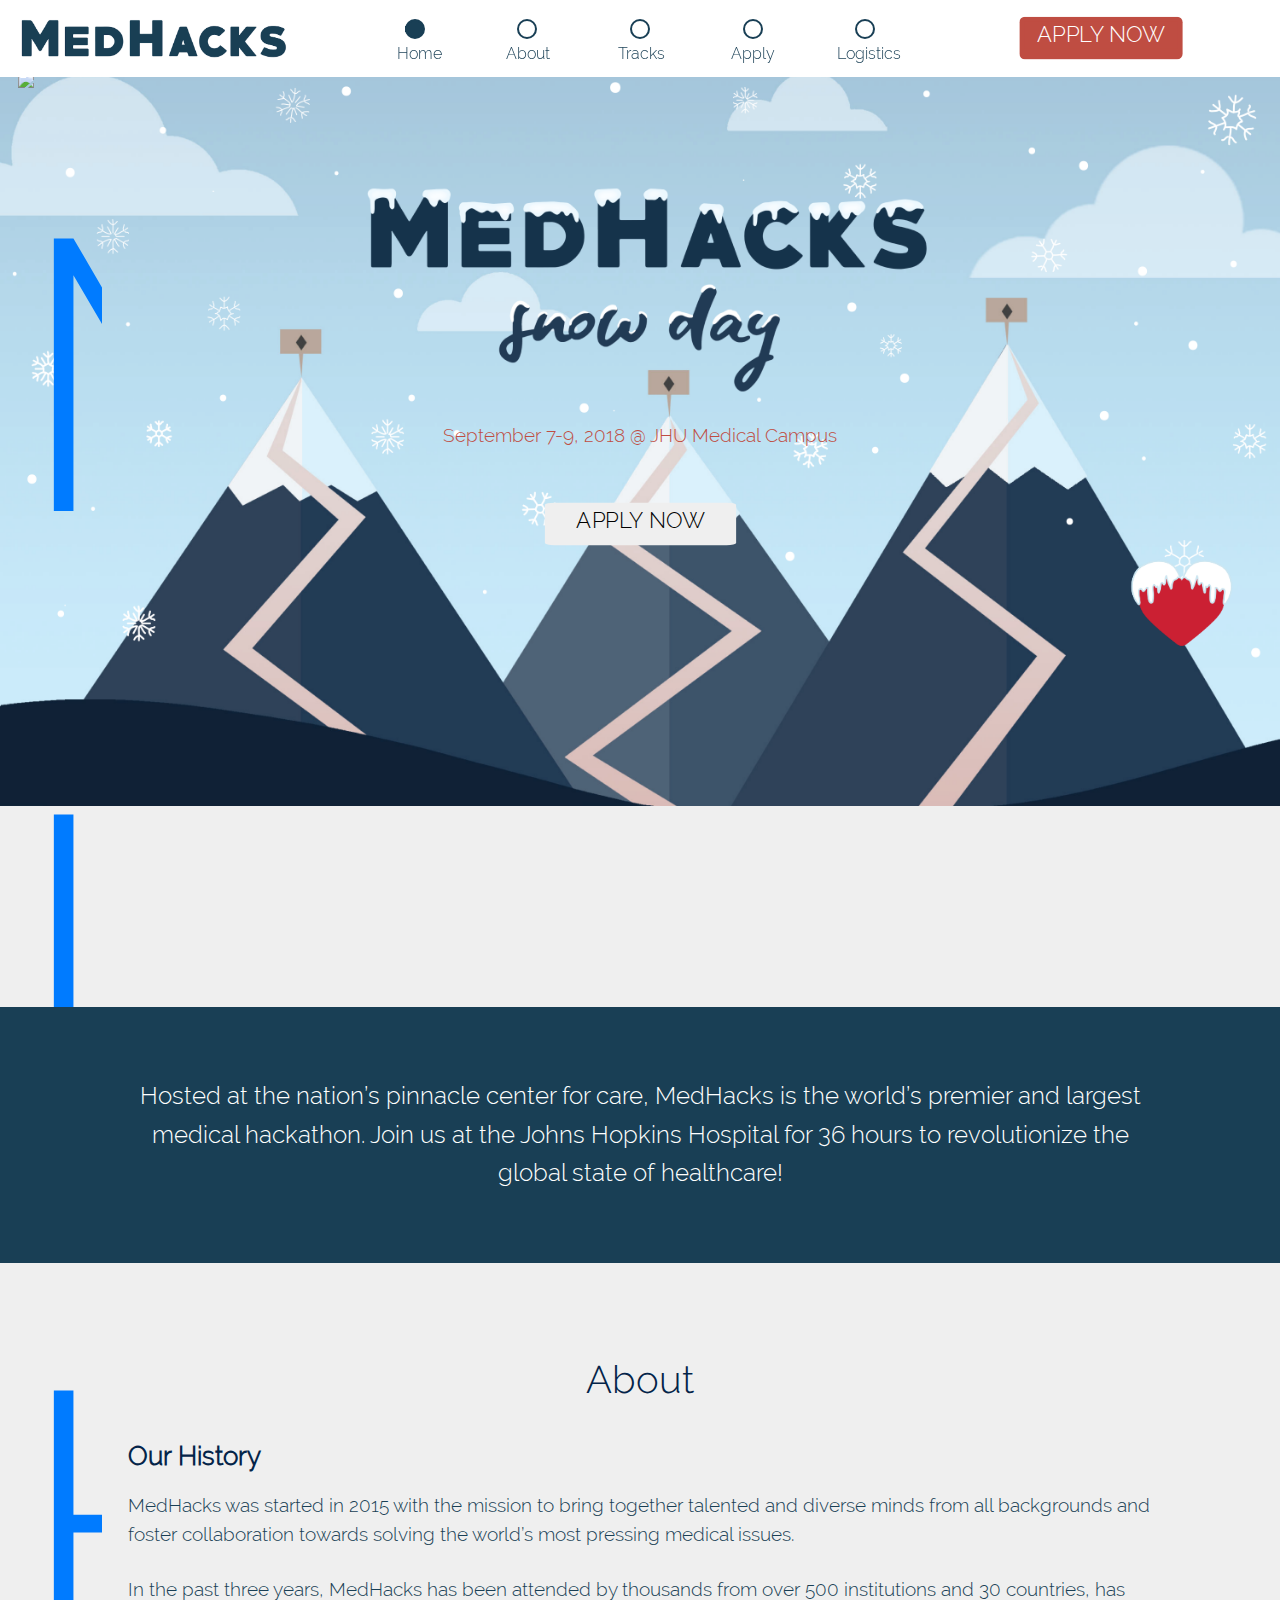
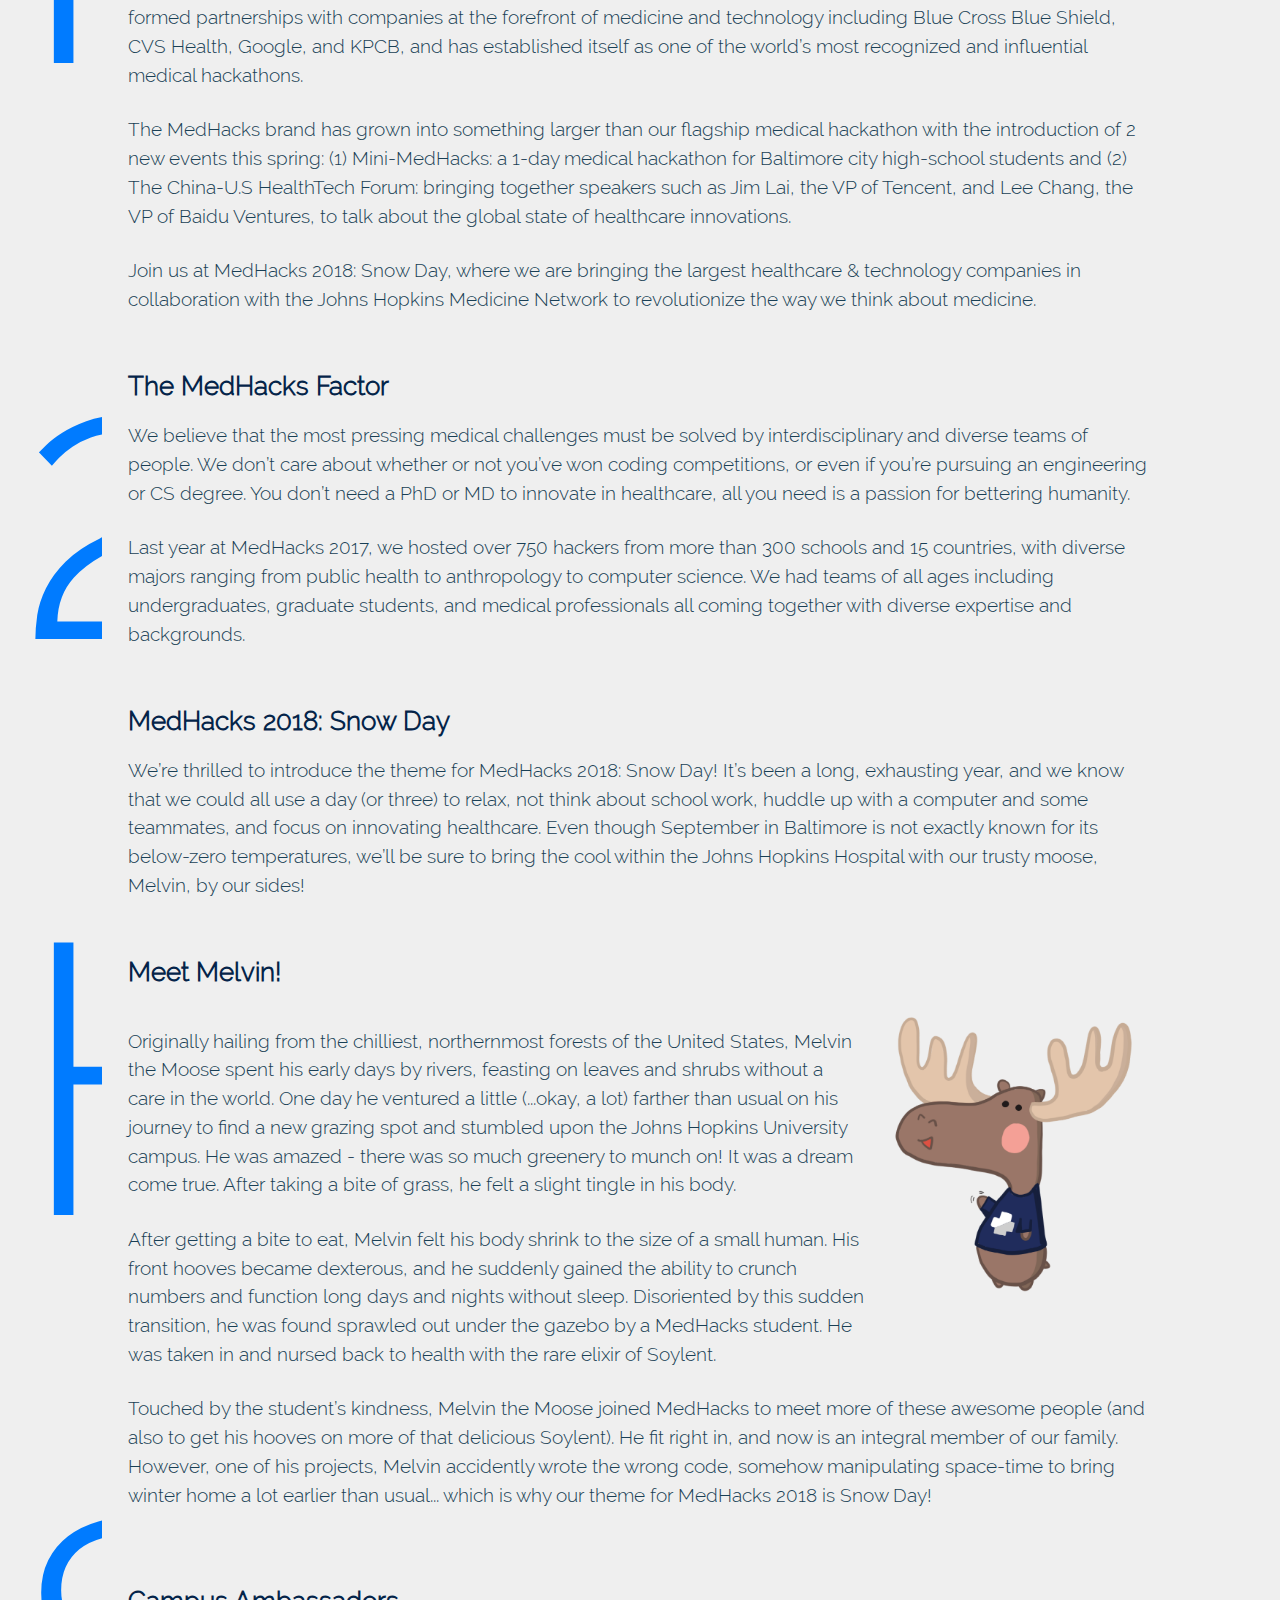
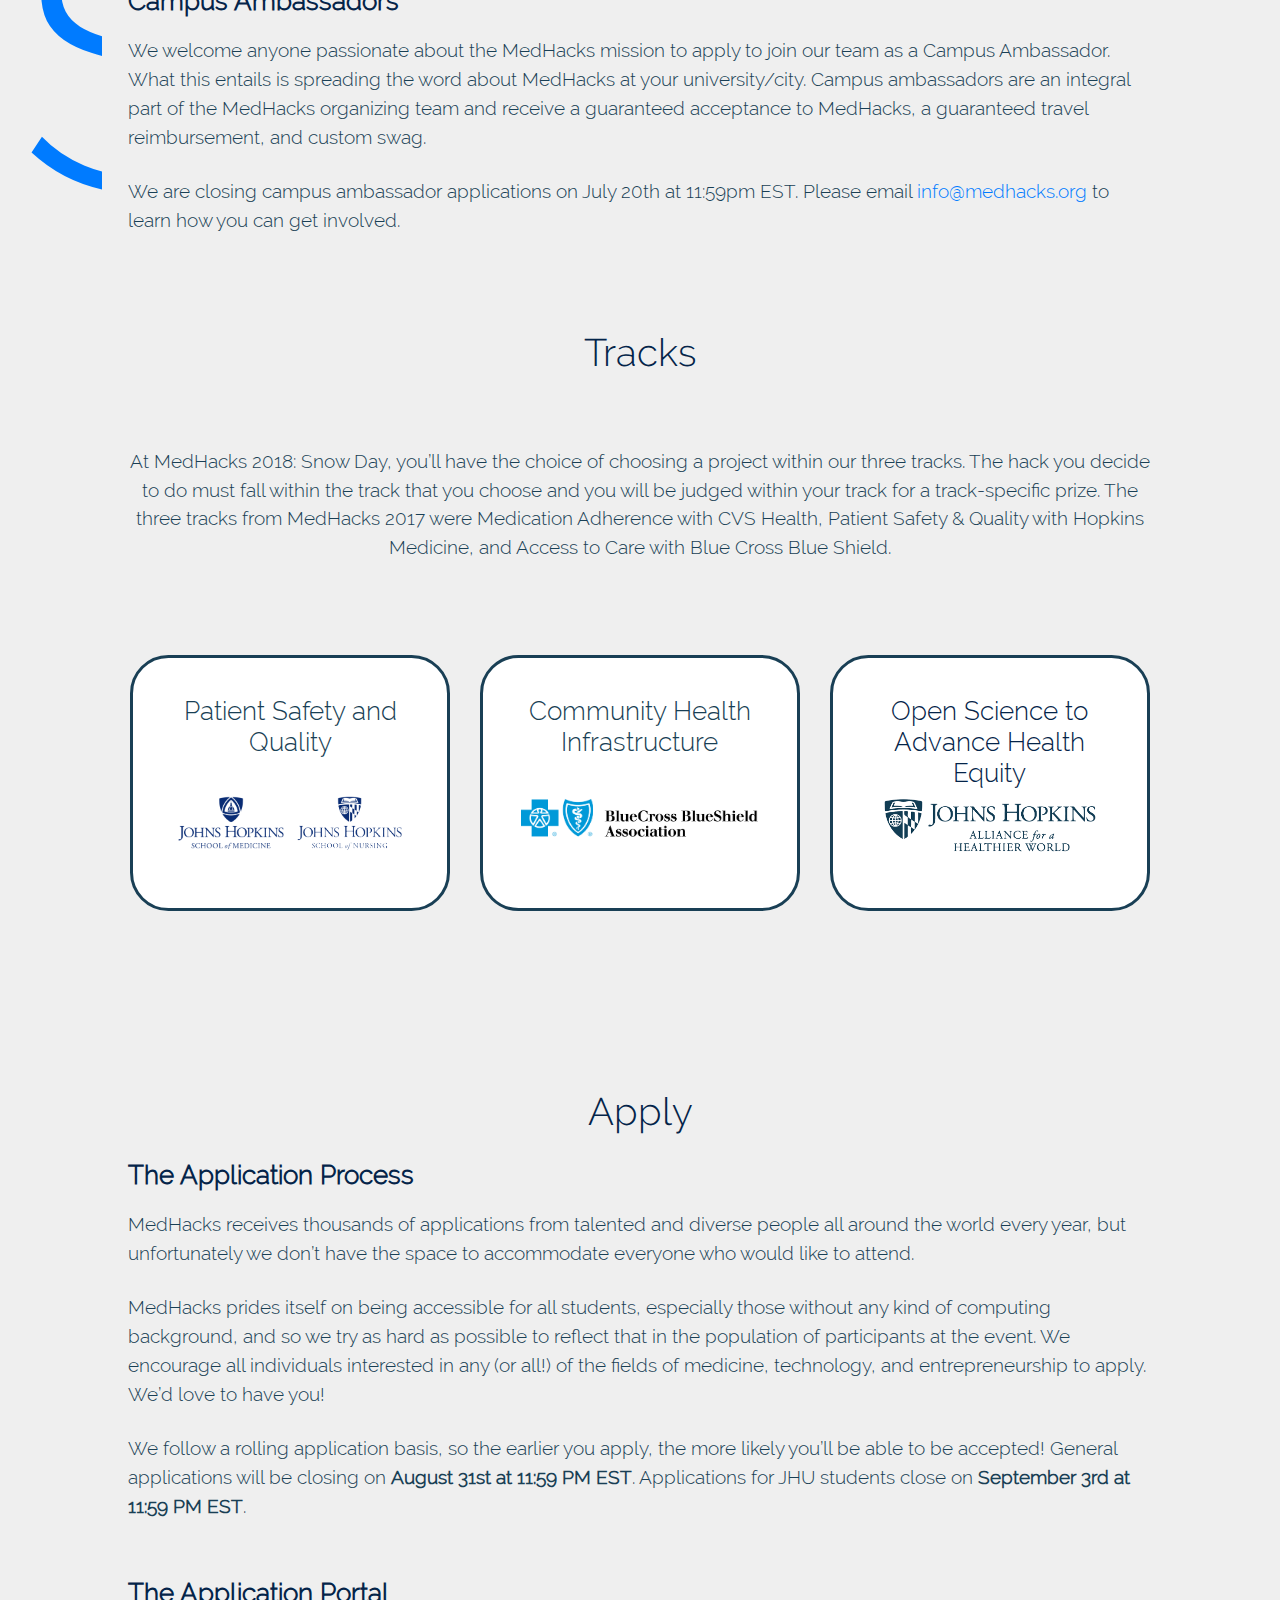
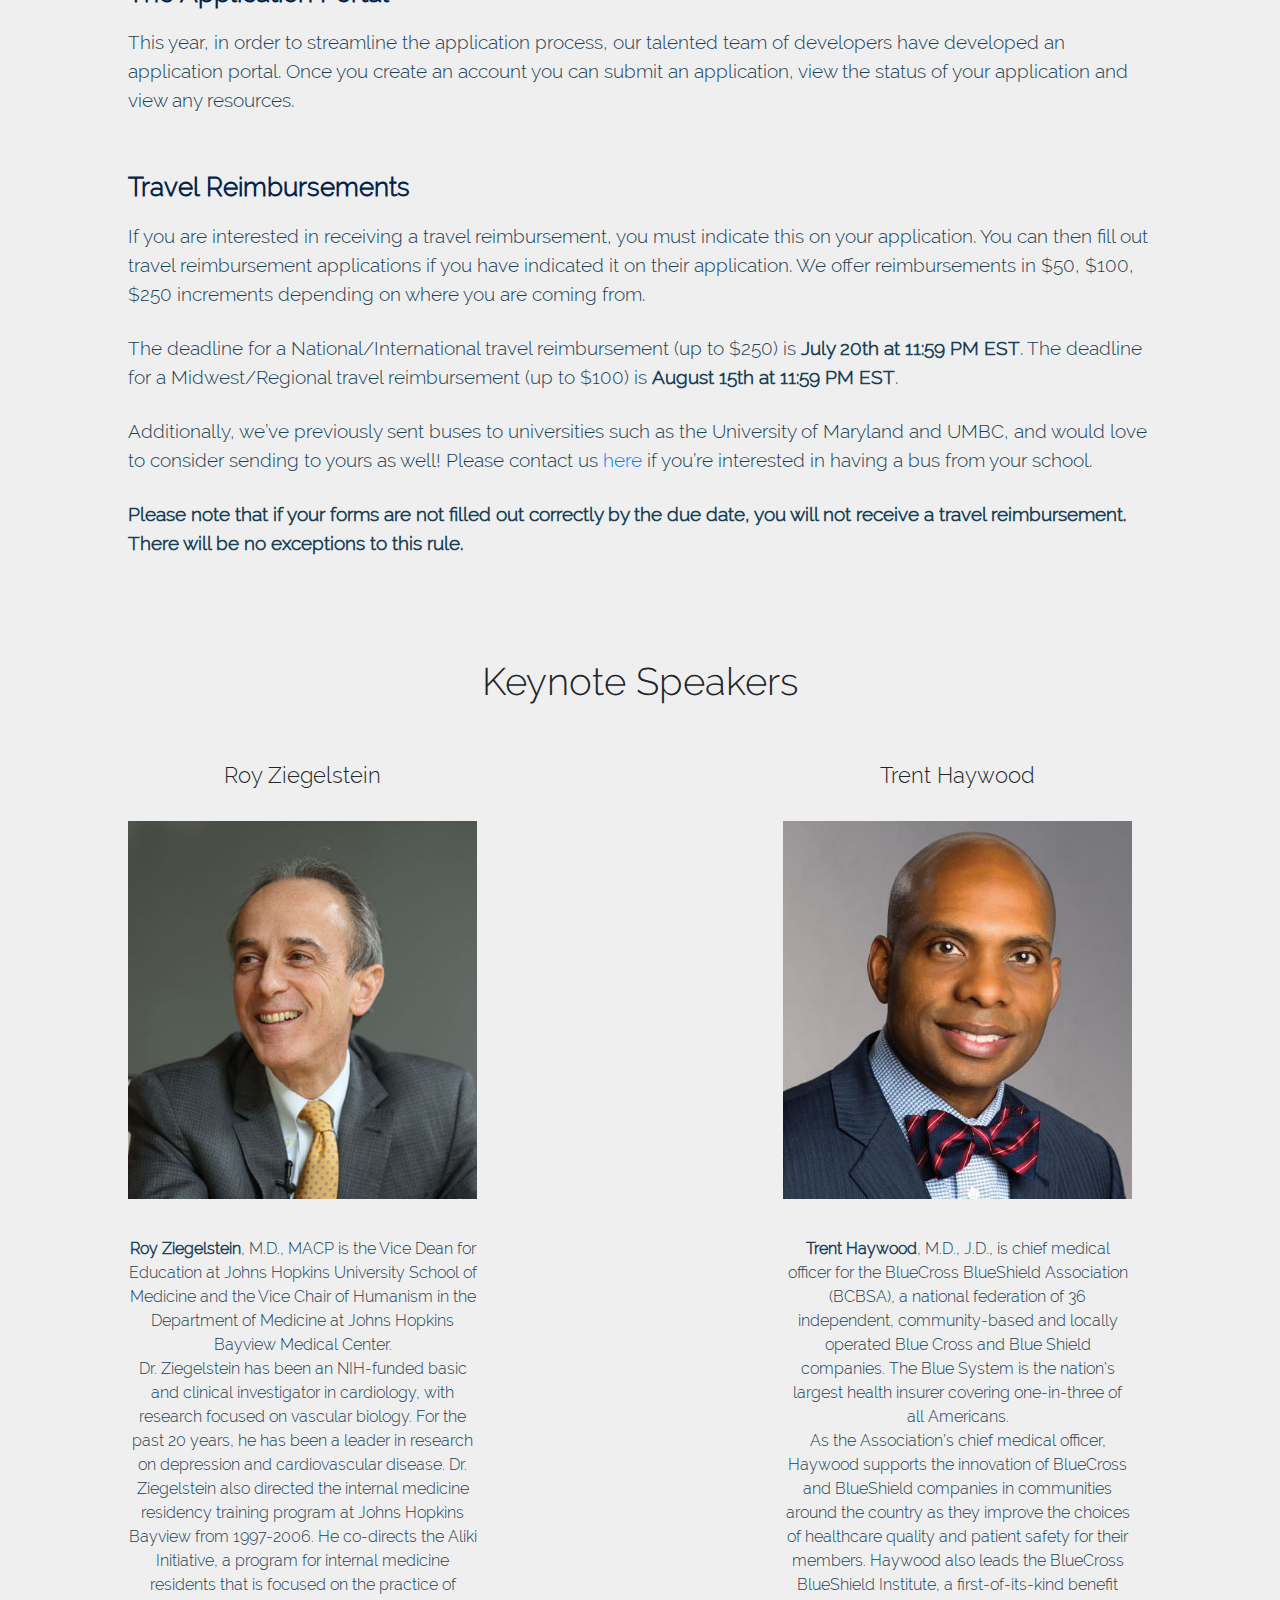
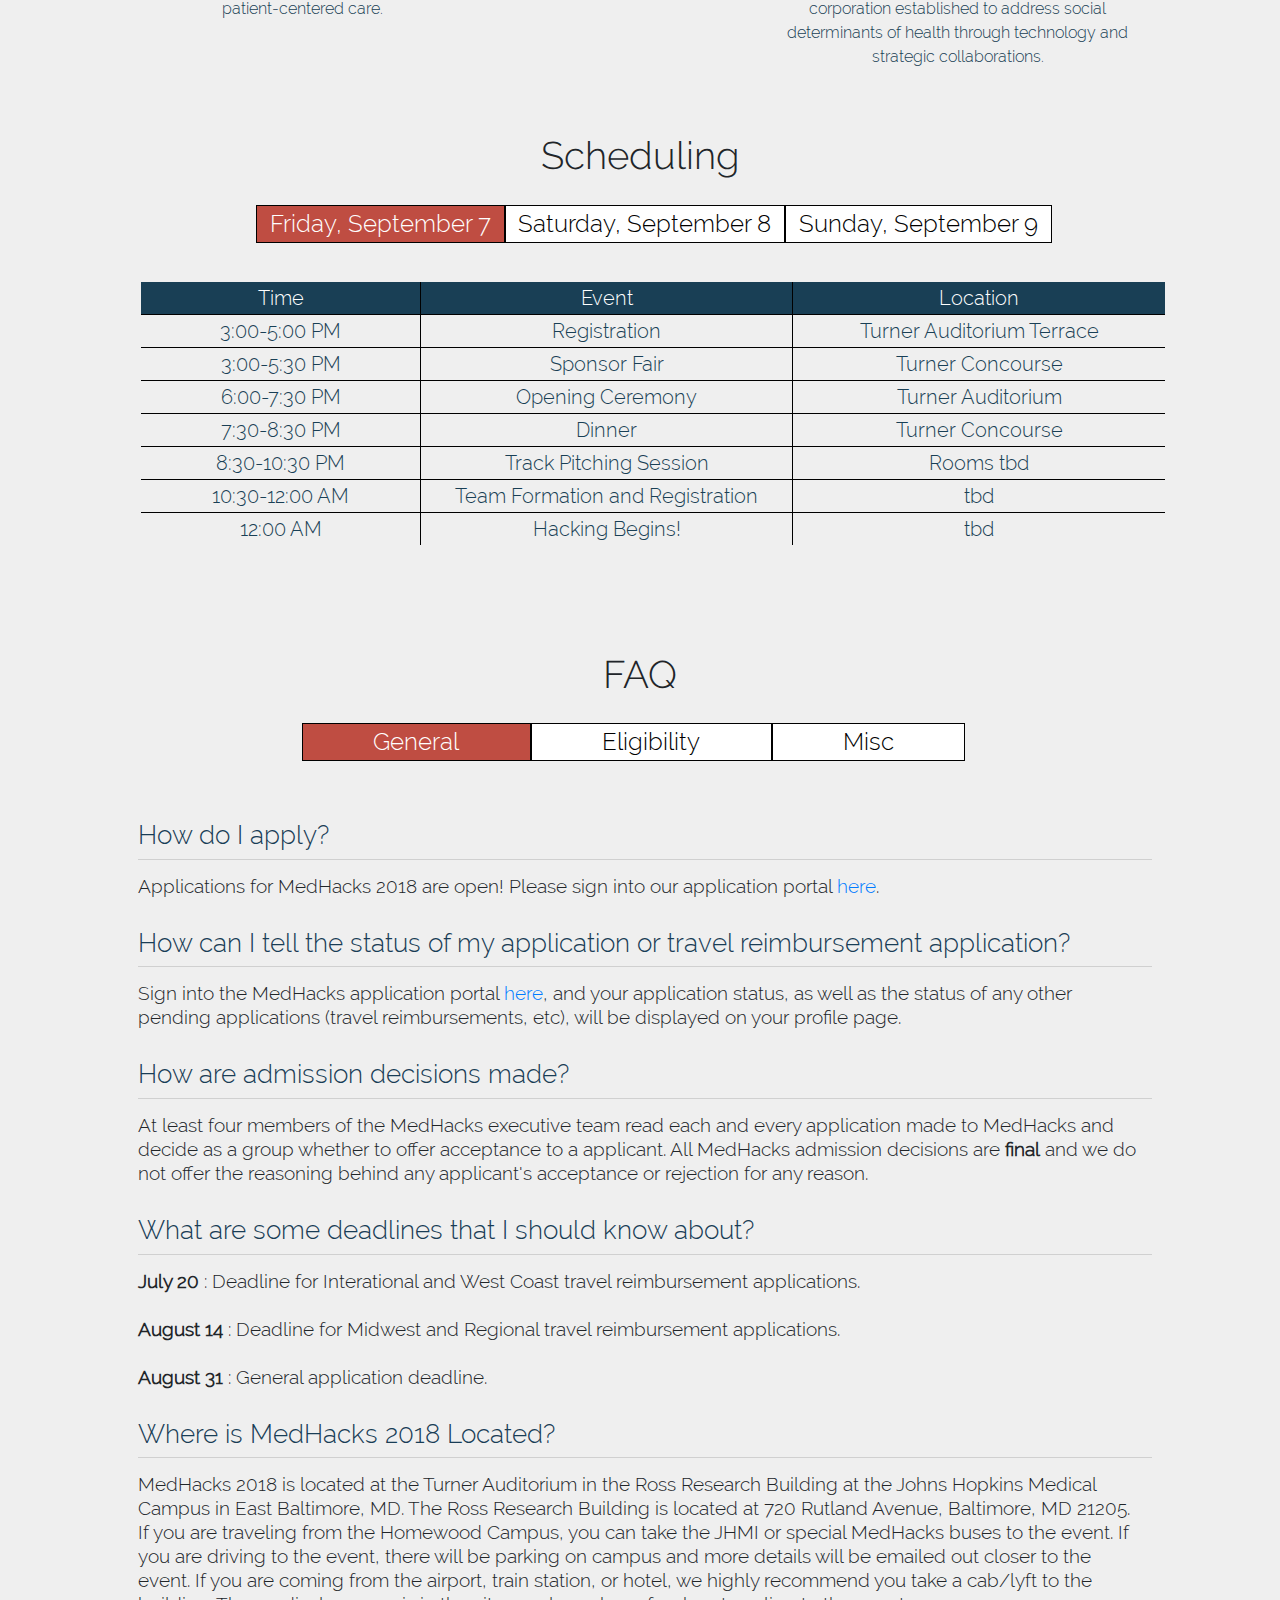
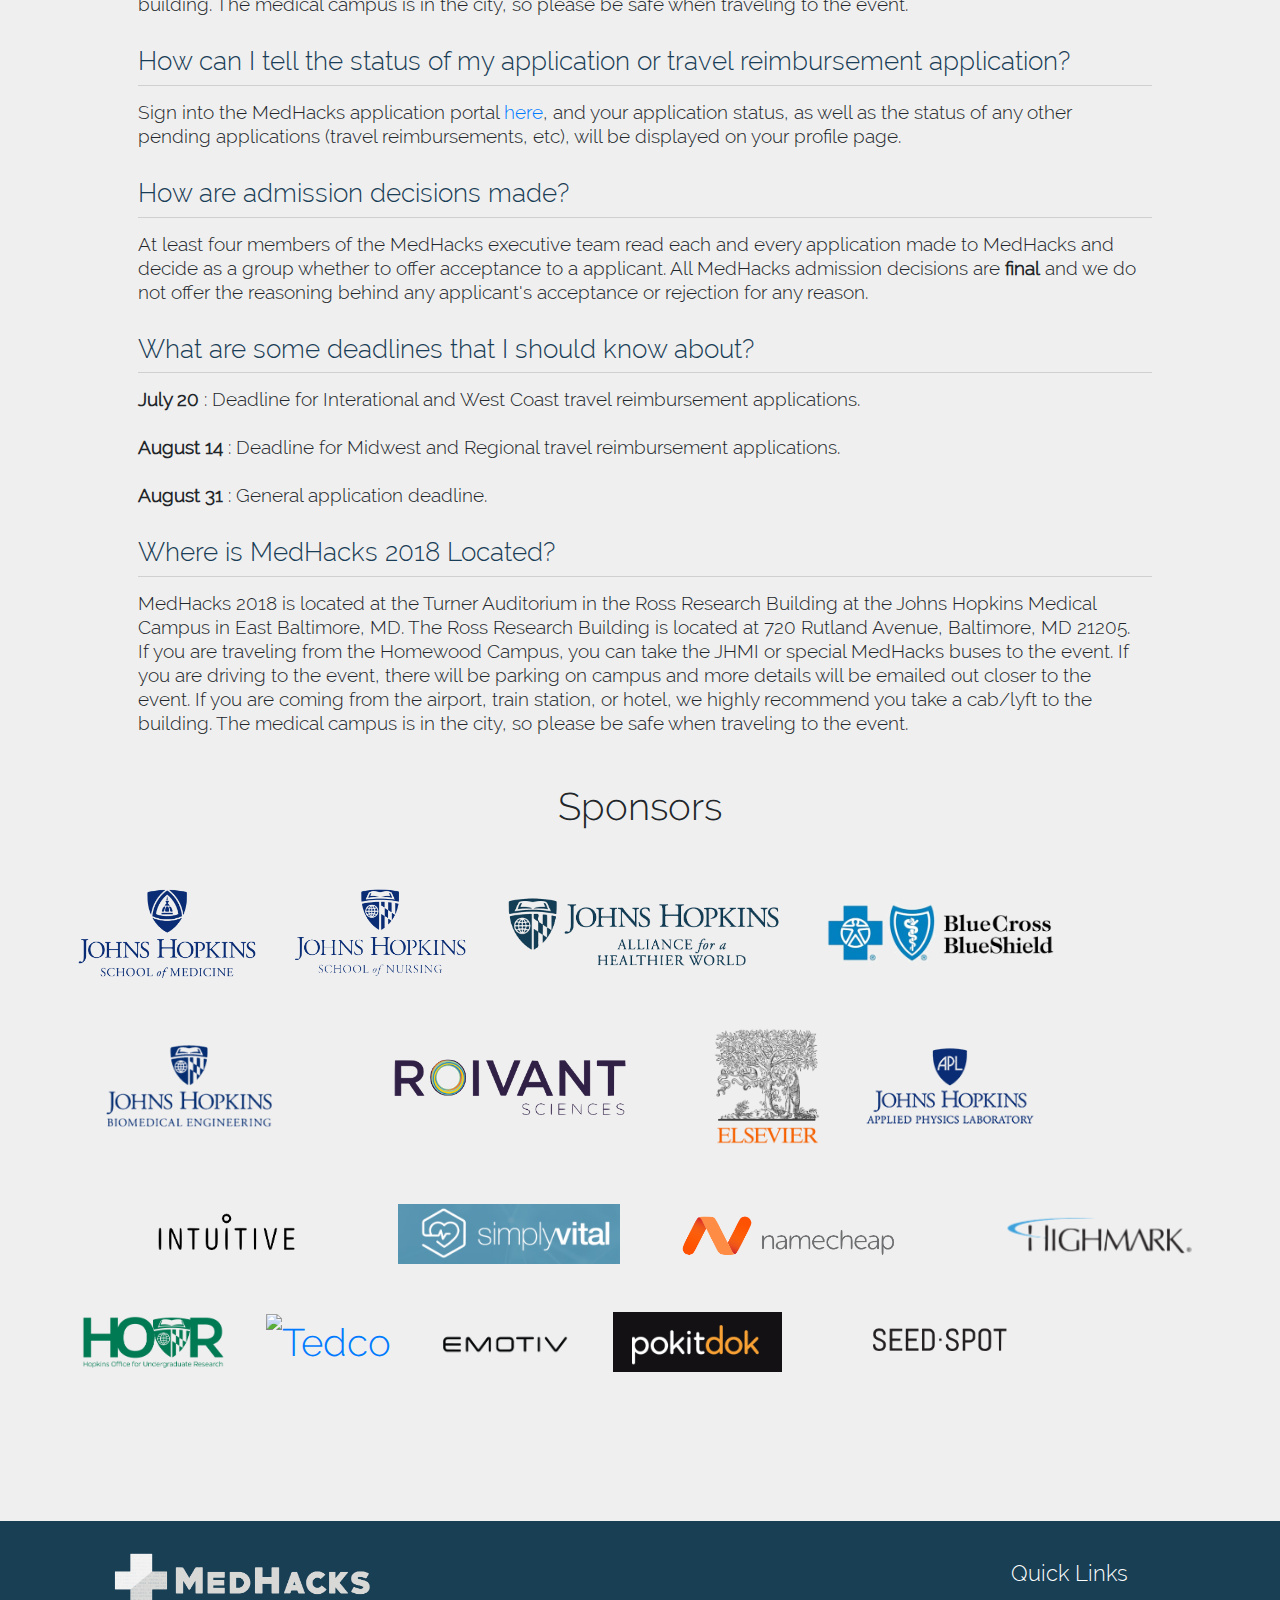
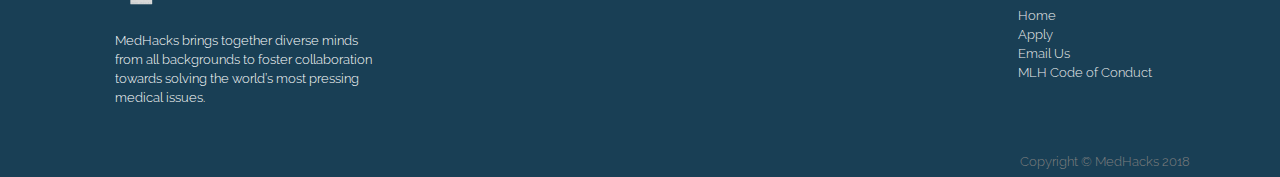
==== commit 36f301f8: "added hour sponsor" ====
--- a/2018/index.html
+++ b/2018/index.html
@@ -331,7 +331,7 @@
                 Prize
               </h2>
               <p>
-                  Each member of the winning team will receive $500 plus free consultation with the Hopkins Social Innovation Lab. Teams with at least one Hopkins student also eligible for $1000 in translational support from Hopkins Fast Forward U.
+                  The winning team will receive $500 plus free consultation with the Hopkins Social Innovation Lab. Teams with at least one Hopkins student also eligible for $1000 in translational support from Hopkins Fast Forward U.
               </p>
           </div>
     </div>
@@ -1249,7 +1249,7 @@
           <a href="http://www.simplyvitalhealth.com/" class="sponsor" target="_blank"><img class='sponsor-img' style="height: 60px" src="./assets/SimplyVital.png" alt="Simply Vital Health"></a>
           <a href="http://www.namecheap.com/" class="sponsor" target="_blank"><img class='sponsor-img' style="height: 80px" src="./assets/namecheap.png" alt="NameCheap"></a>
           <a href="http://www.highmark.com/" class="sponsor" target="_blank"><img class='sponsor-img' style="height: 60px" src="./assets/highmark.png" alt="Highmark"></a>
-
+          <a href="https://research.jhu.edu/hour" class="sponsor" target="_blank"><img class="sponsor-img" style="height: 60px" src="./assets/HOUR Logo Light Background.png" alt="JHU HOUR"></a>
 
           <a href="http://tedco.md/" class="sponsor" target="_blank"><img class='sponsor-img' style="height: 75px" src="../assets\WebsiteAdditions\tedco-logo-full.png" alt="Tedco"></a>
           <a href="https://www.emotiv.com" class="sponsor" target="_blank"><img class='sponsor-img' style="height: 30px" src="../assets\WebsiteAdditions\cropped_emotiv-logo-ol.png" alt="EMOTIV"></a>
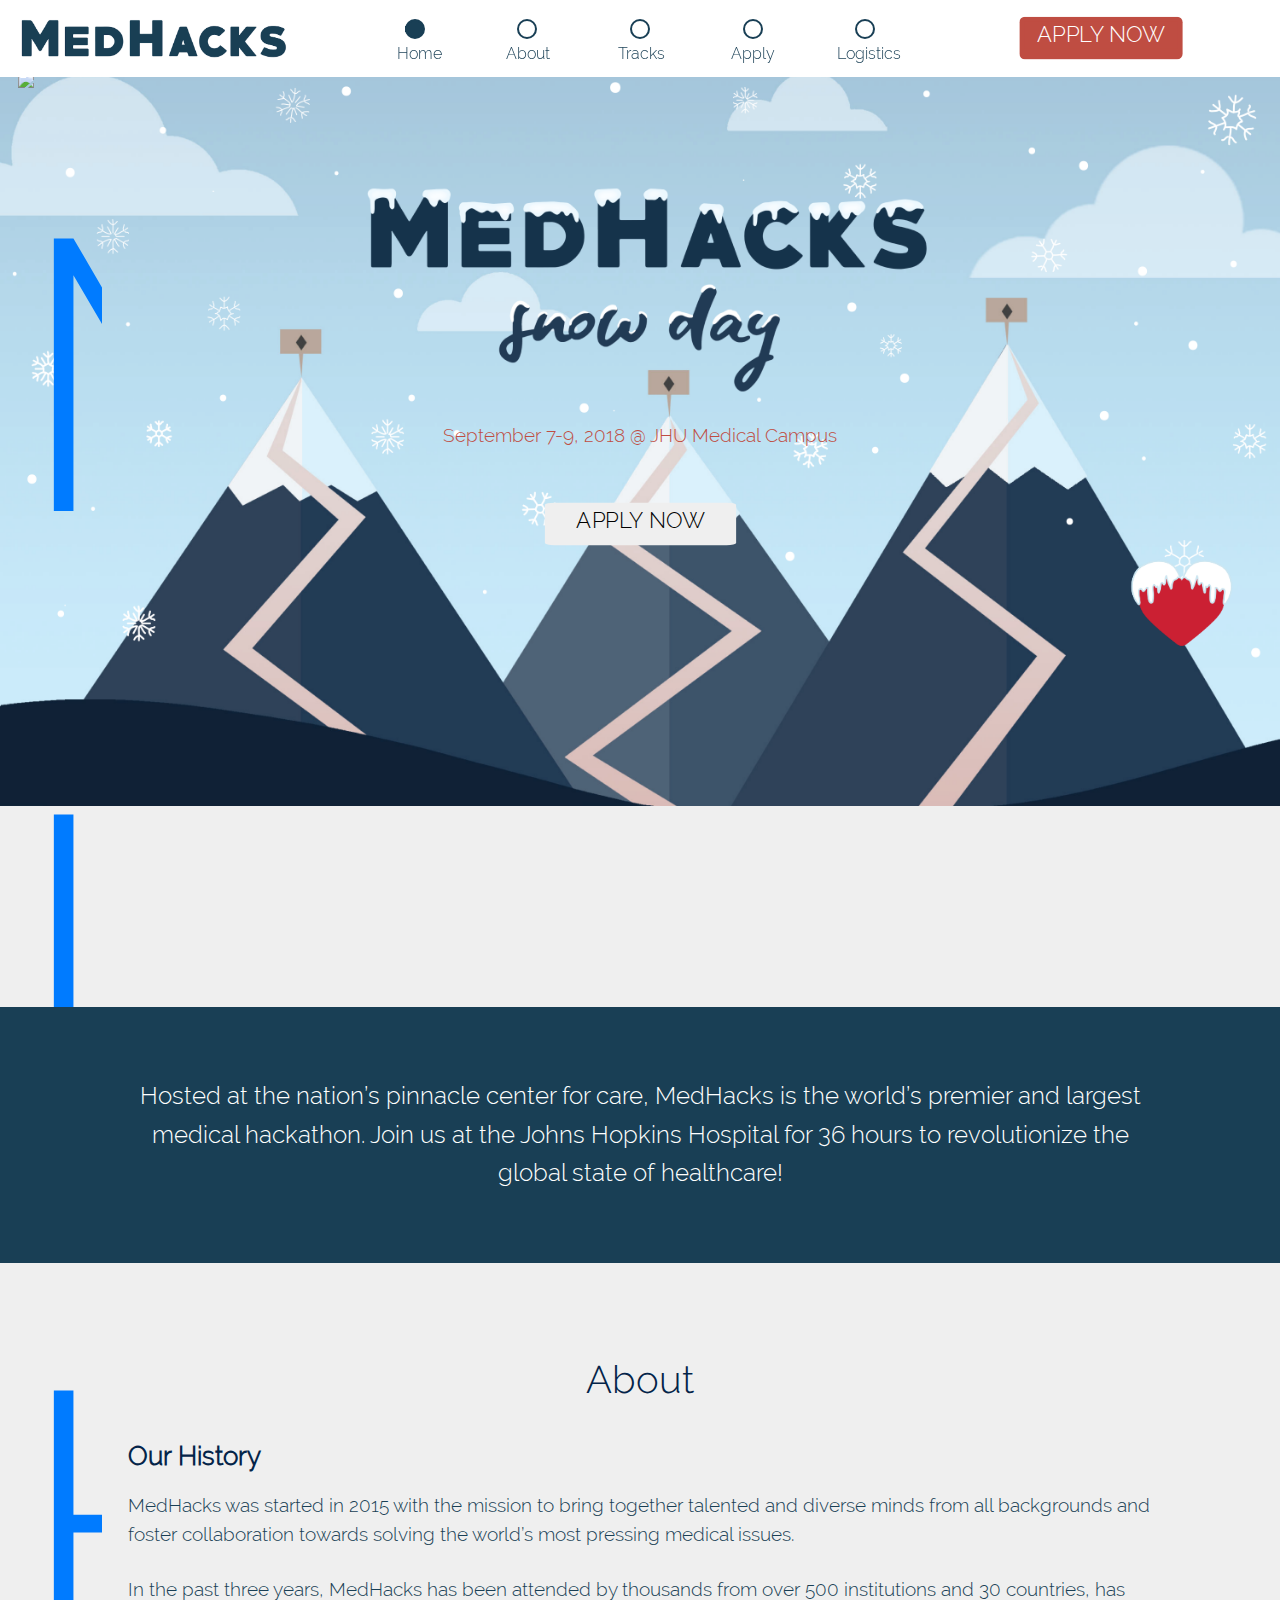
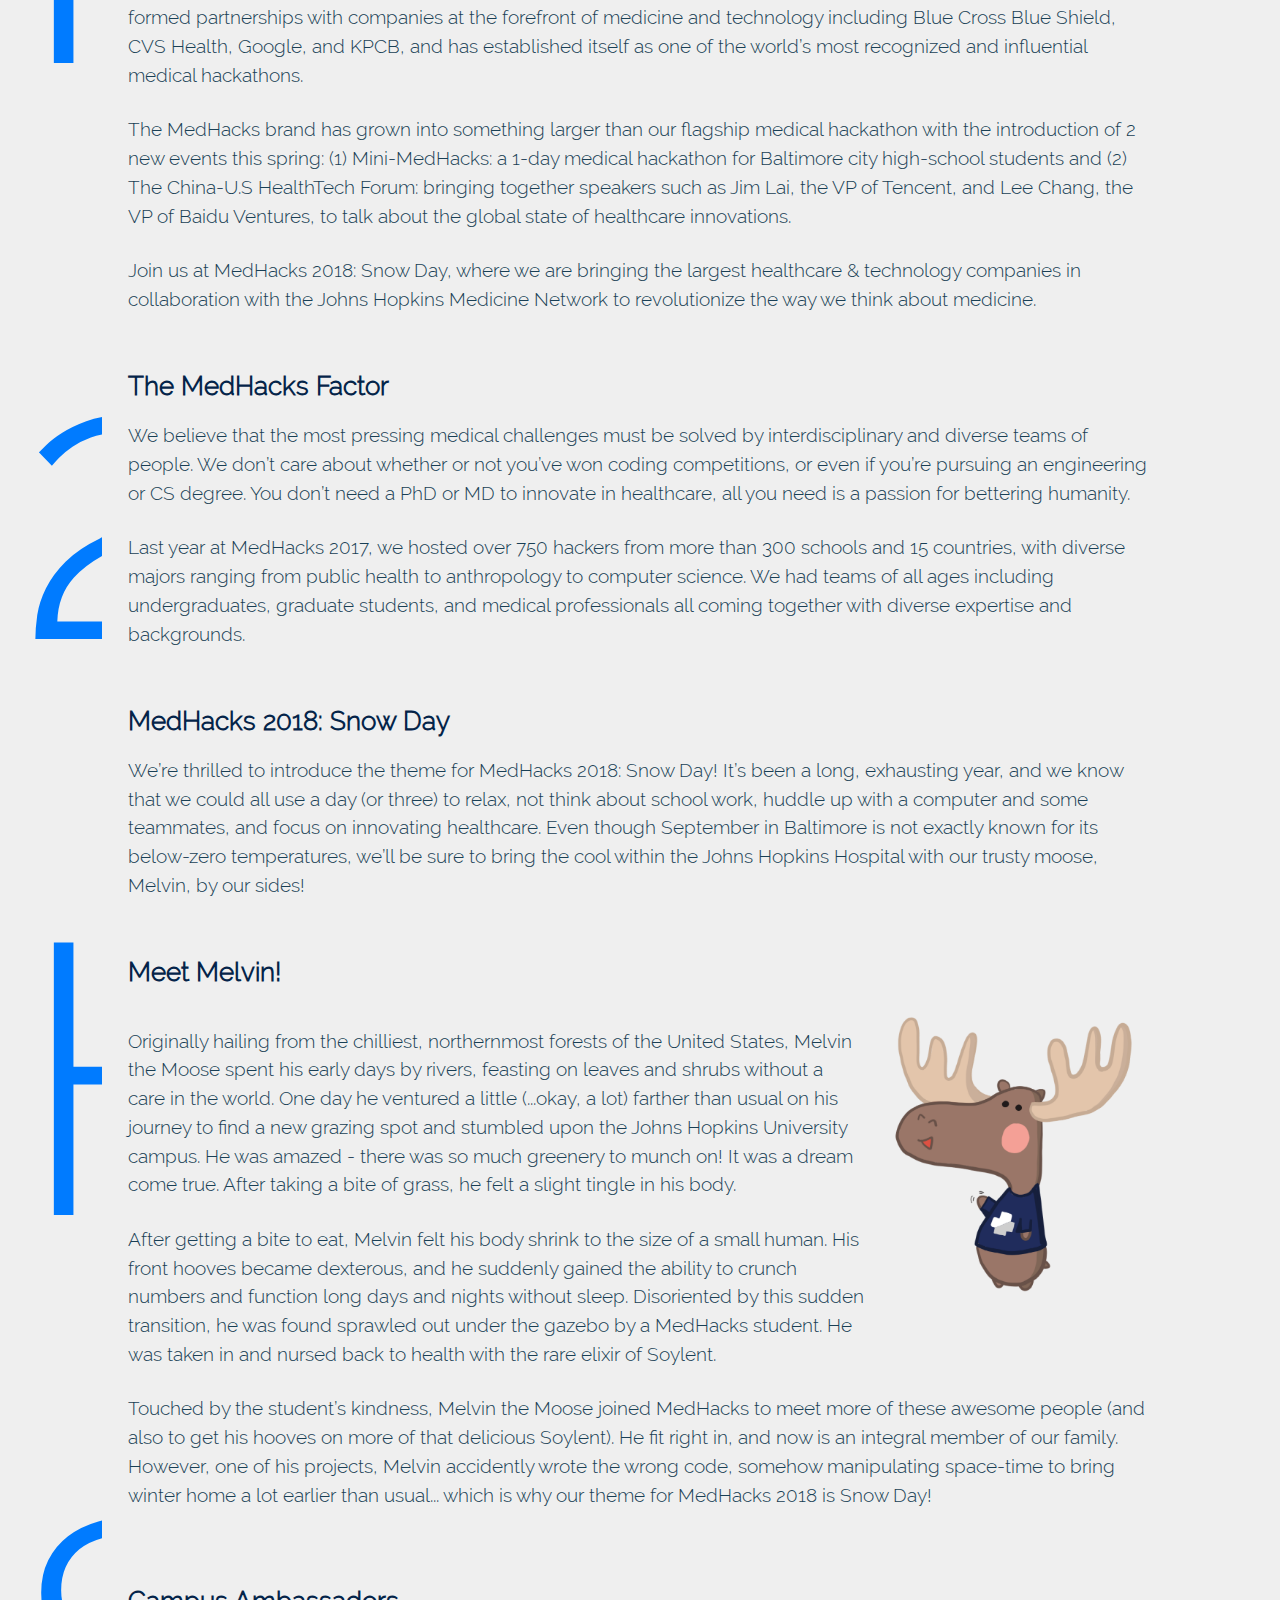
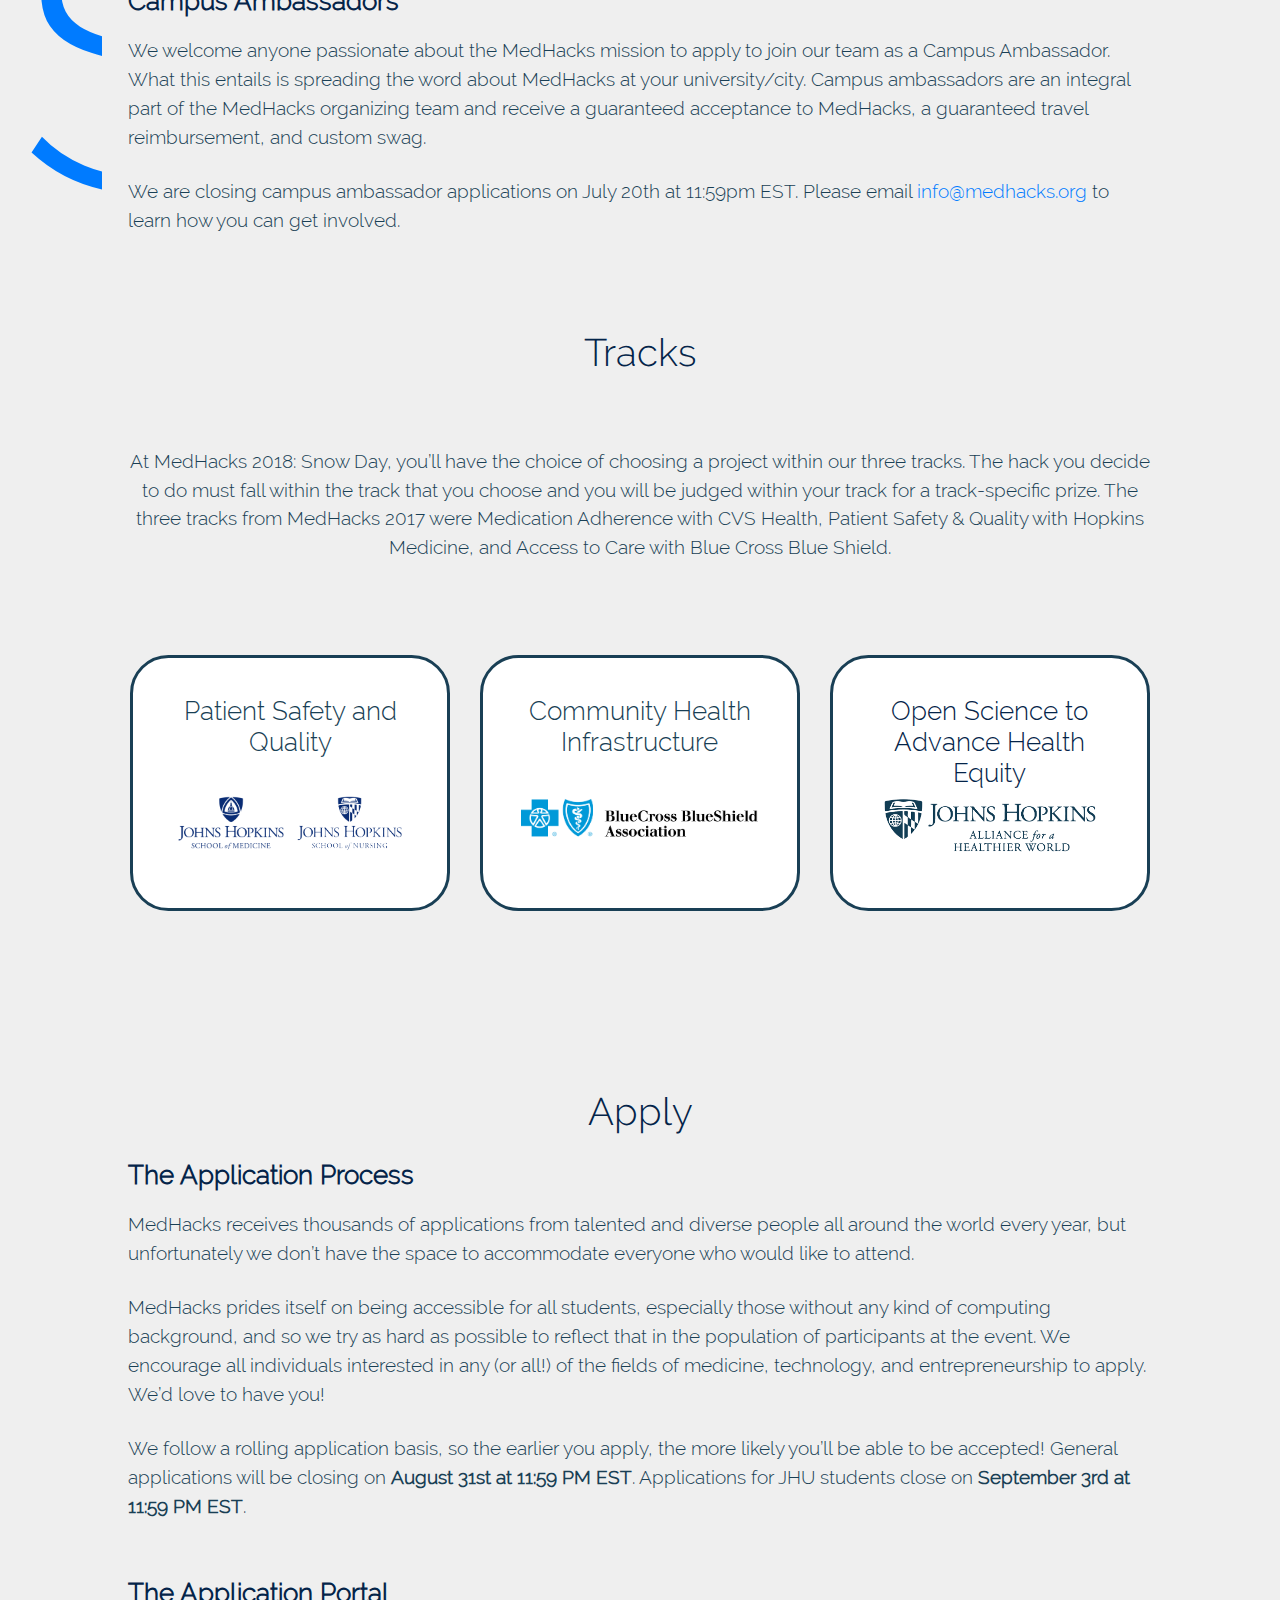
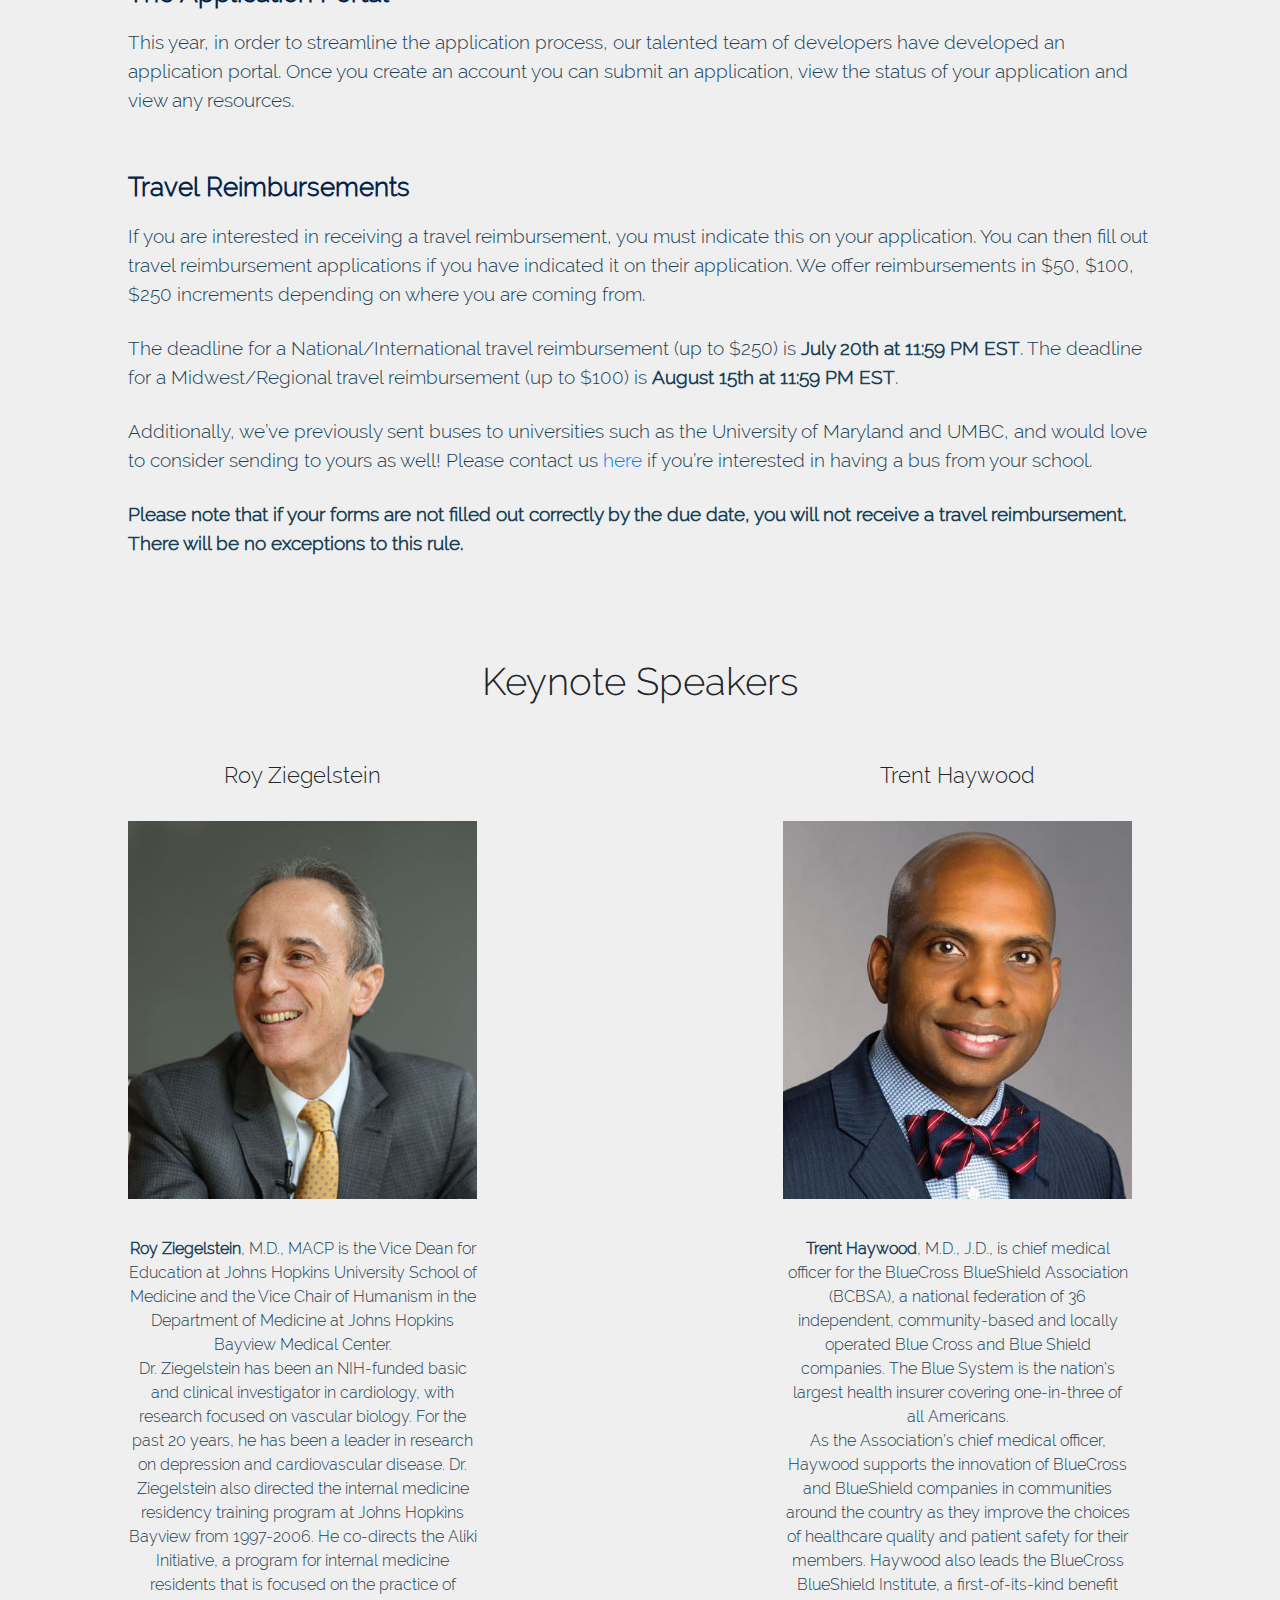
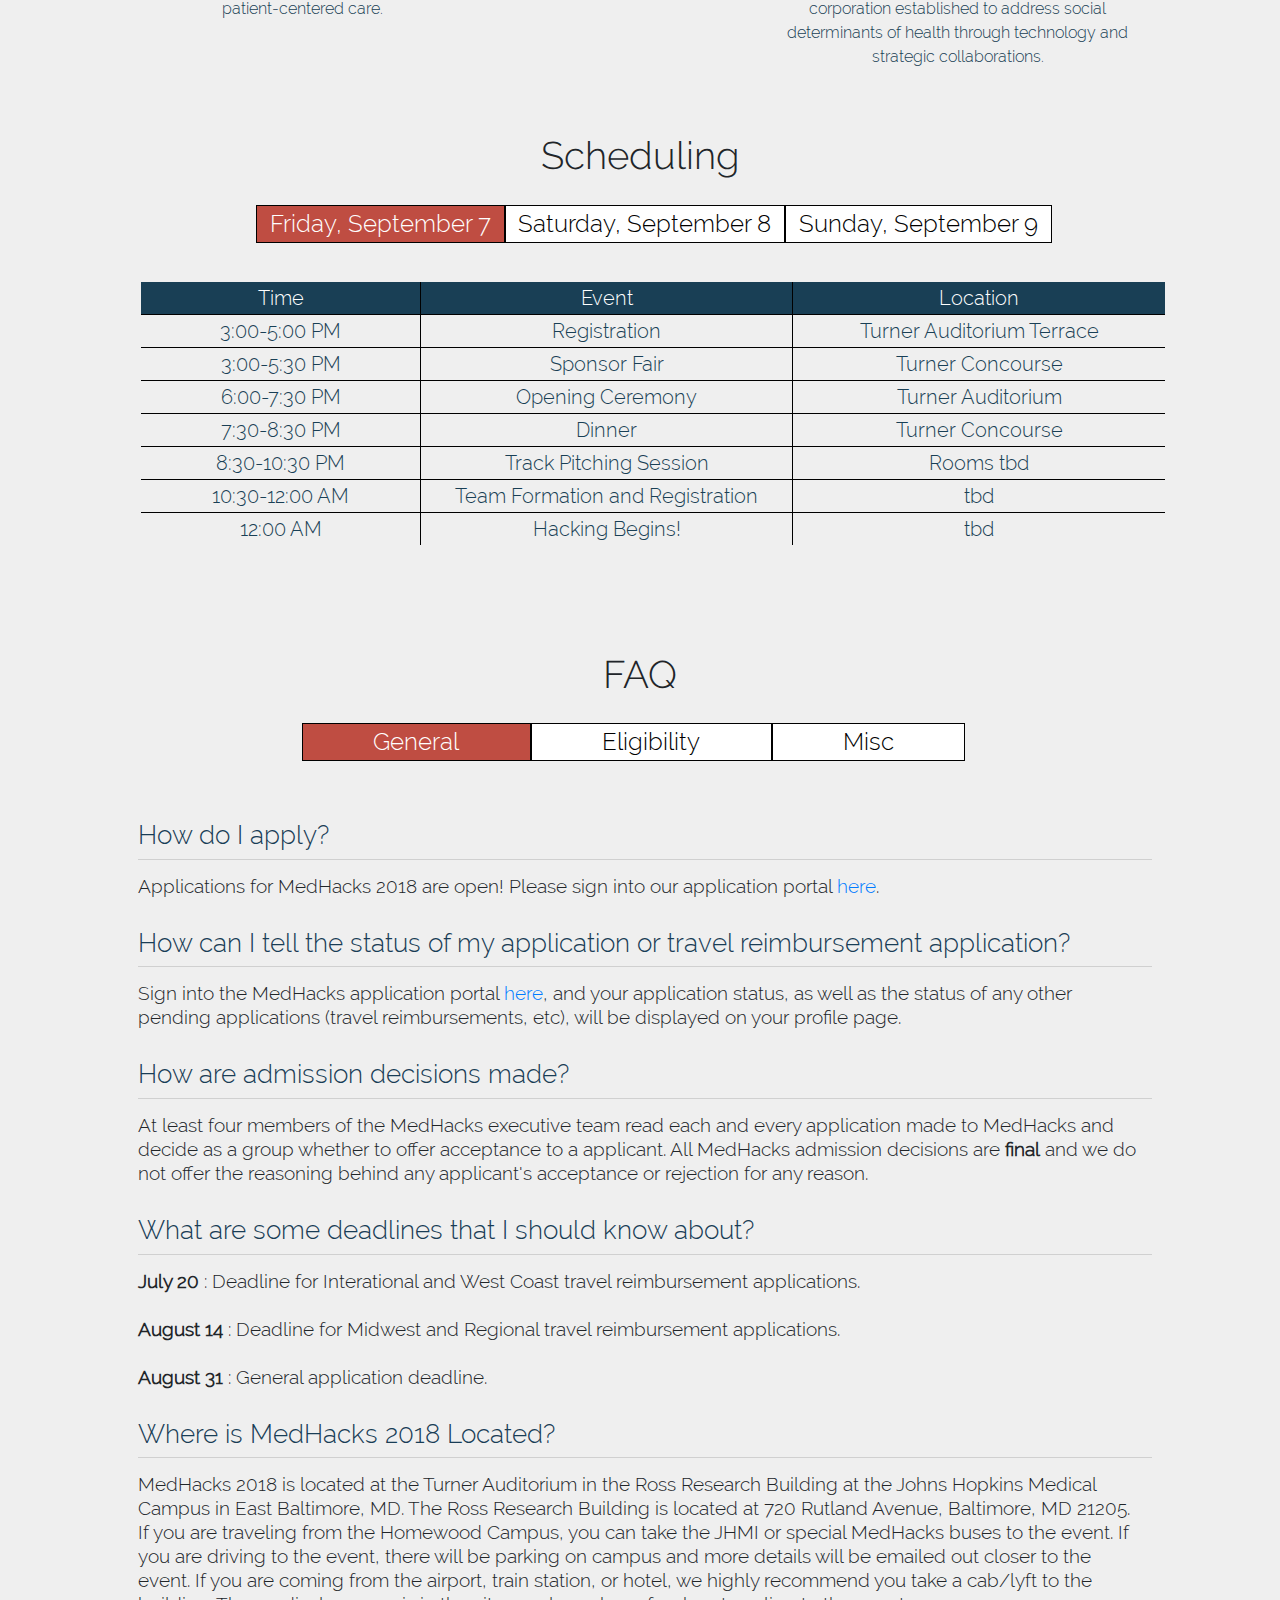
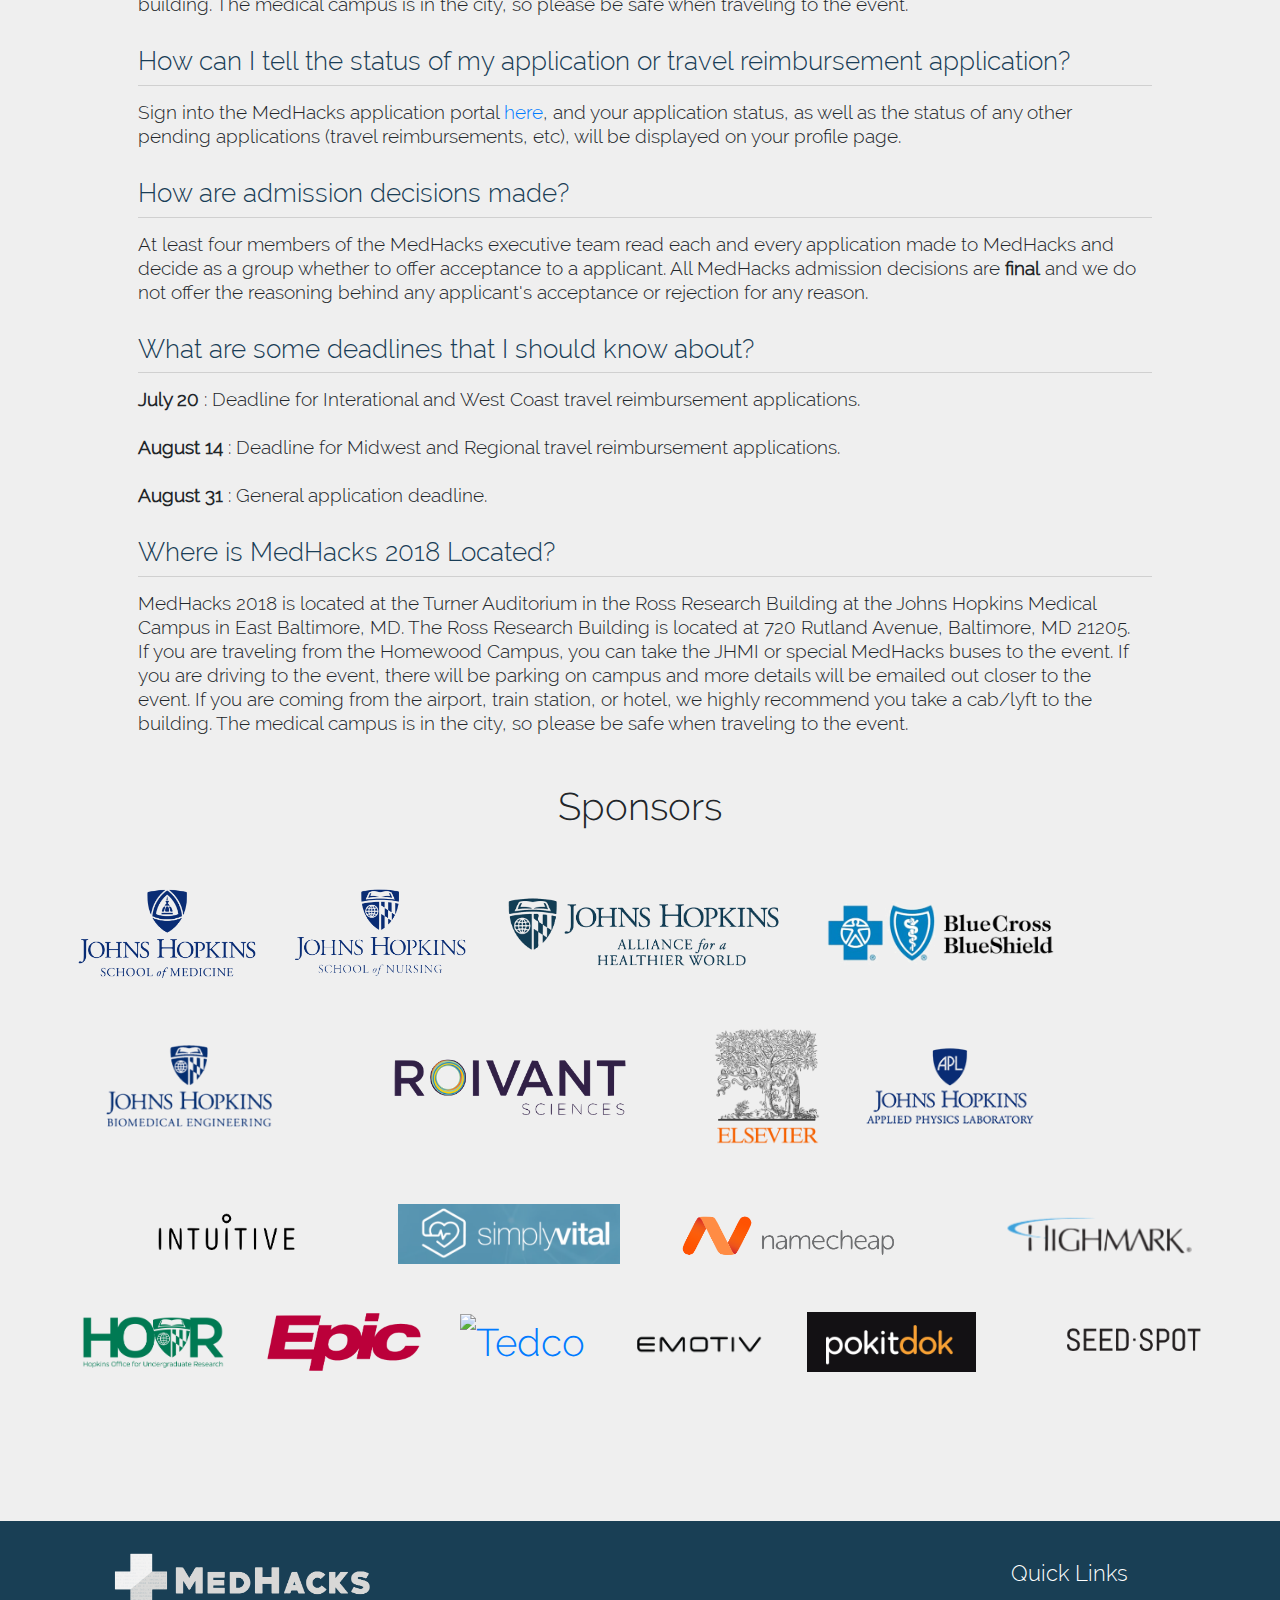
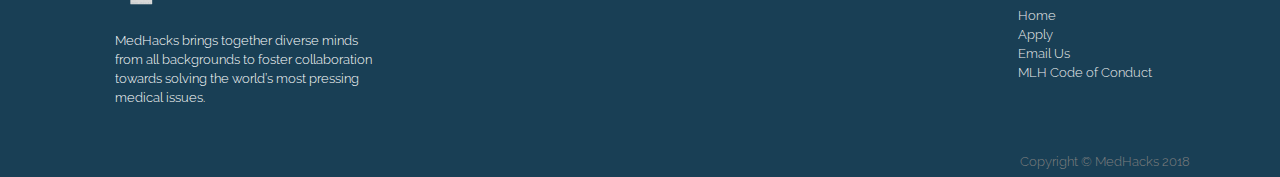
==== commit 089c3e6a: "added epic sponsor" ====
--- a/2018/index.html
+++ b/2018/index.html
@@ -1250,7 +1250,7 @@
           <a href="http://www.namecheap.com/" class="sponsor" target="_blank"><img class='sponsor-img' style="height: 80px" src="./assets/namecheap.png" alt="NameCheap"></a>
           <a href="http://www.highmark.com/" class="sponsor" target="_blank"><img class='sponsor-img' style="height: 60px" src="./assets/highmark.png" alt="Highmark"></a>
           <a href="https://research.jhu.edu/hour" class="sponsor" target="_blank"><img class="sponsor-img" style="height: 60px" src="./assets/HOUR Logo Light Background.png" alt="JHU HOUR"></a>
-
+          <a href="https://www.epic.com/" class="sponsor" target="_blank"><img class="sponsor-img" style="height: 60px" src="./assets/epic_sponsor.png" alt="Epic Systems"></a>
           <a href="http://tedco.md/" class="sponsor" target="_blank"><img class='sponsor-img' style="height: 75px" src="../assets\WebsiteAdditions\tedco-logo-full.png" alt="Tedco"></a>
           <a href="https://www.emotiv.com" class="sponsor" target="_blank"><img class='sponsor-img' style="height: 30px" src="../assets\WebsiteAdditions\cropped_emotiv-logo-ol.png" alt="EMOTIV"></a>
           <a href="http://www.pokitdok.com/" class="sponsor" target="_blank"><img class='sponsor-img' style="height: 60px" src="./assets/pokitdok.png" alt="PokitDok"></a>
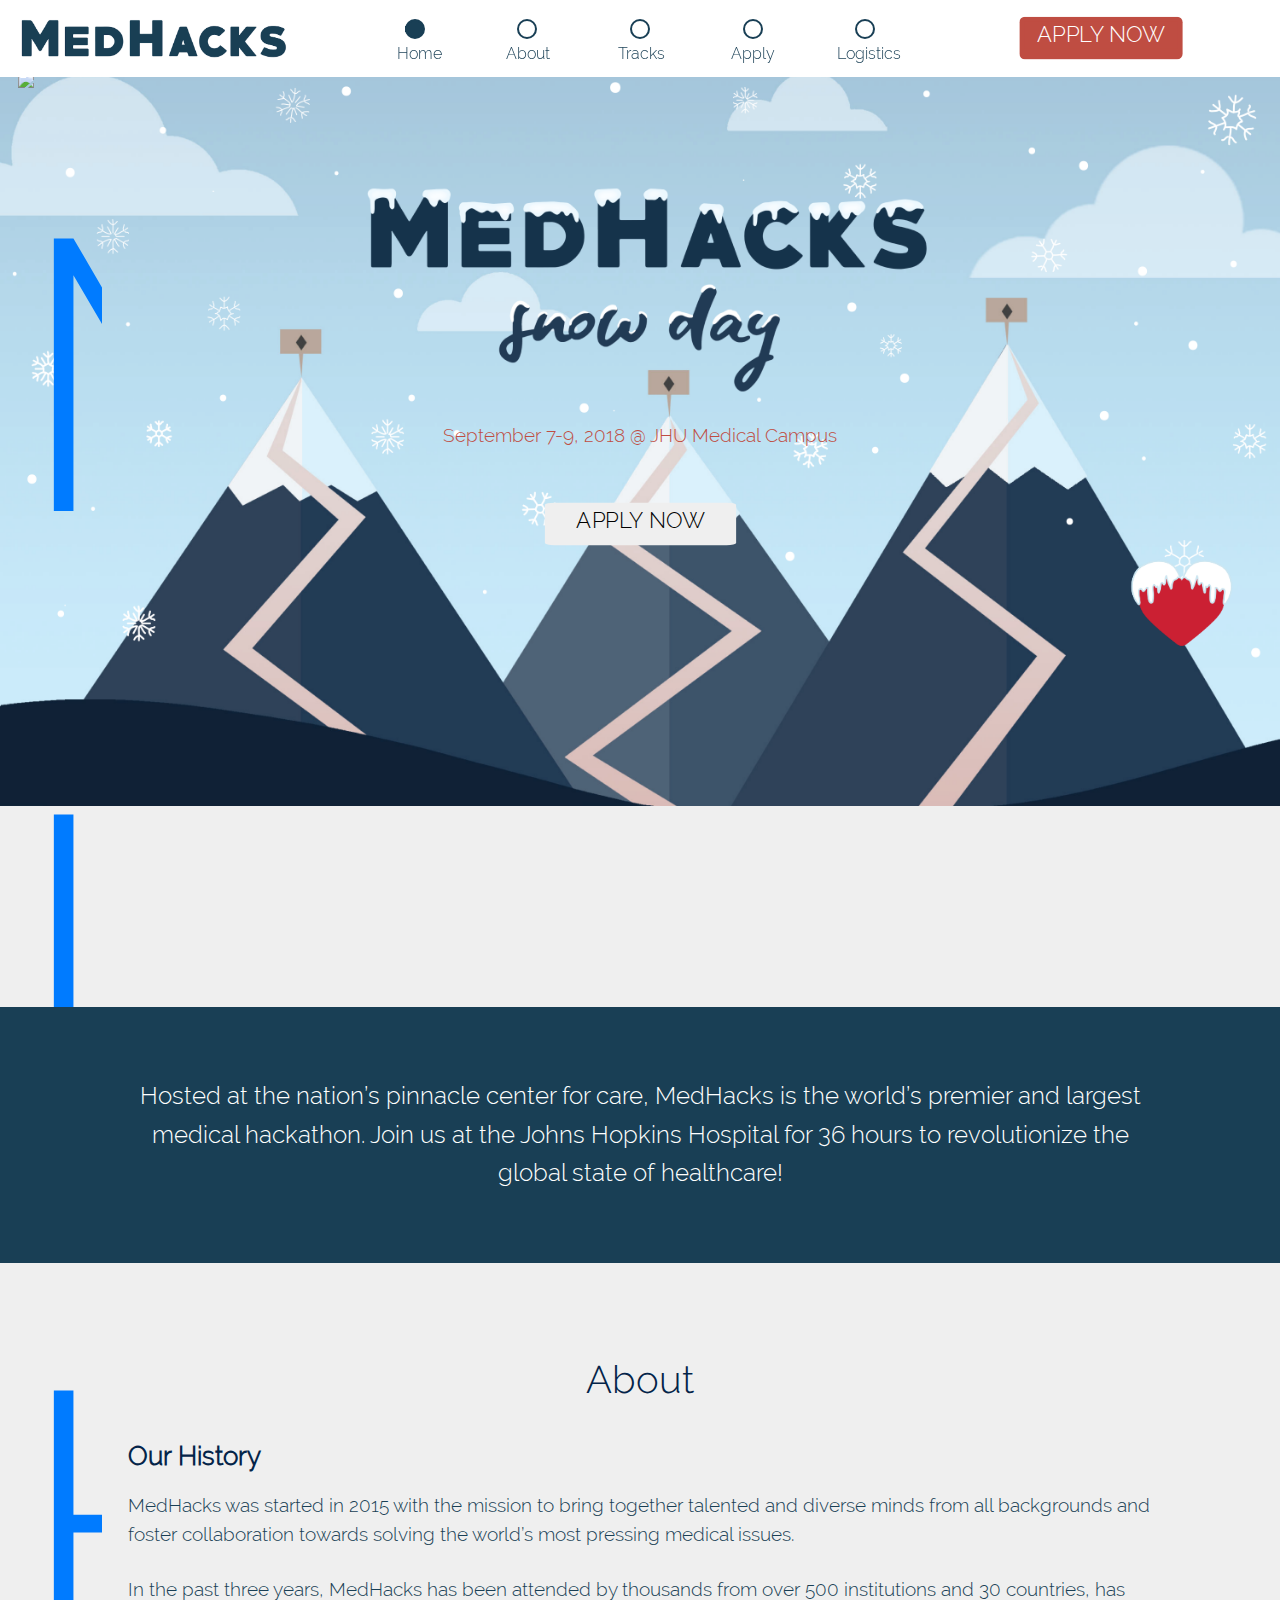
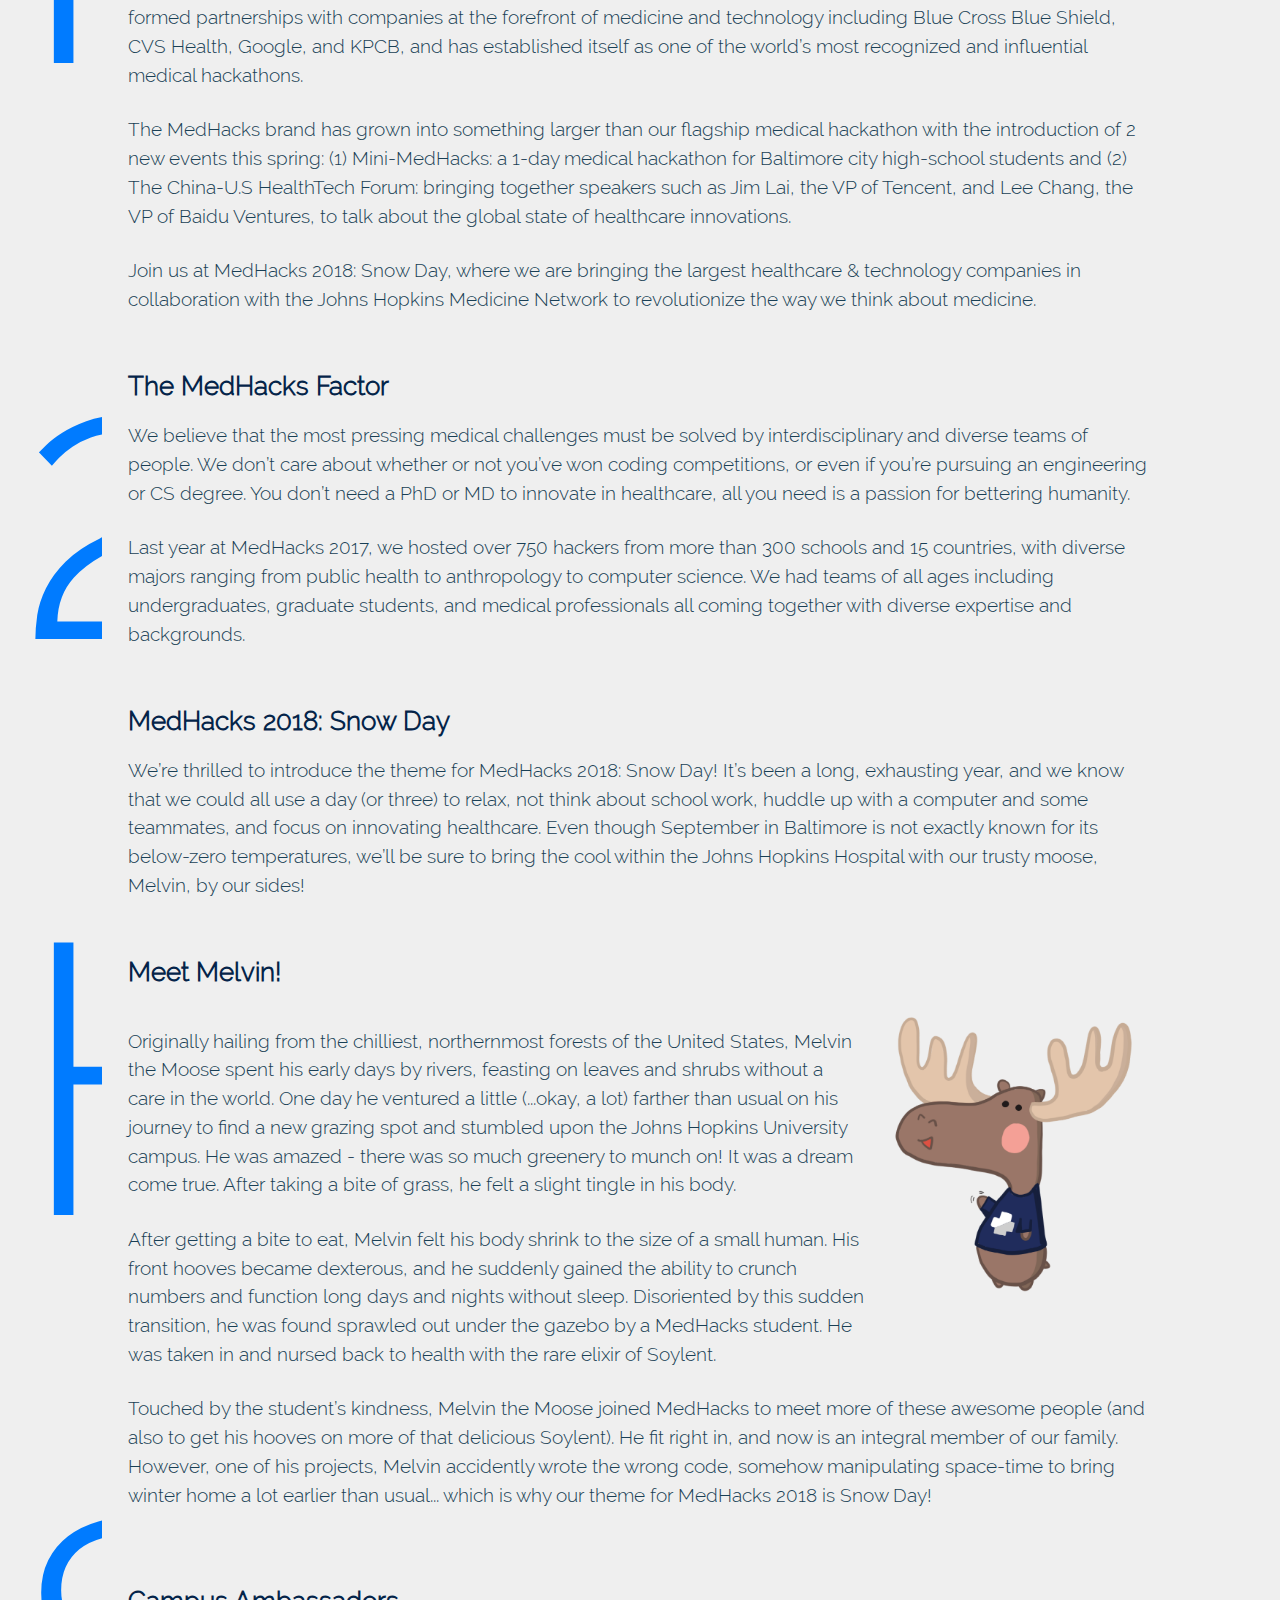
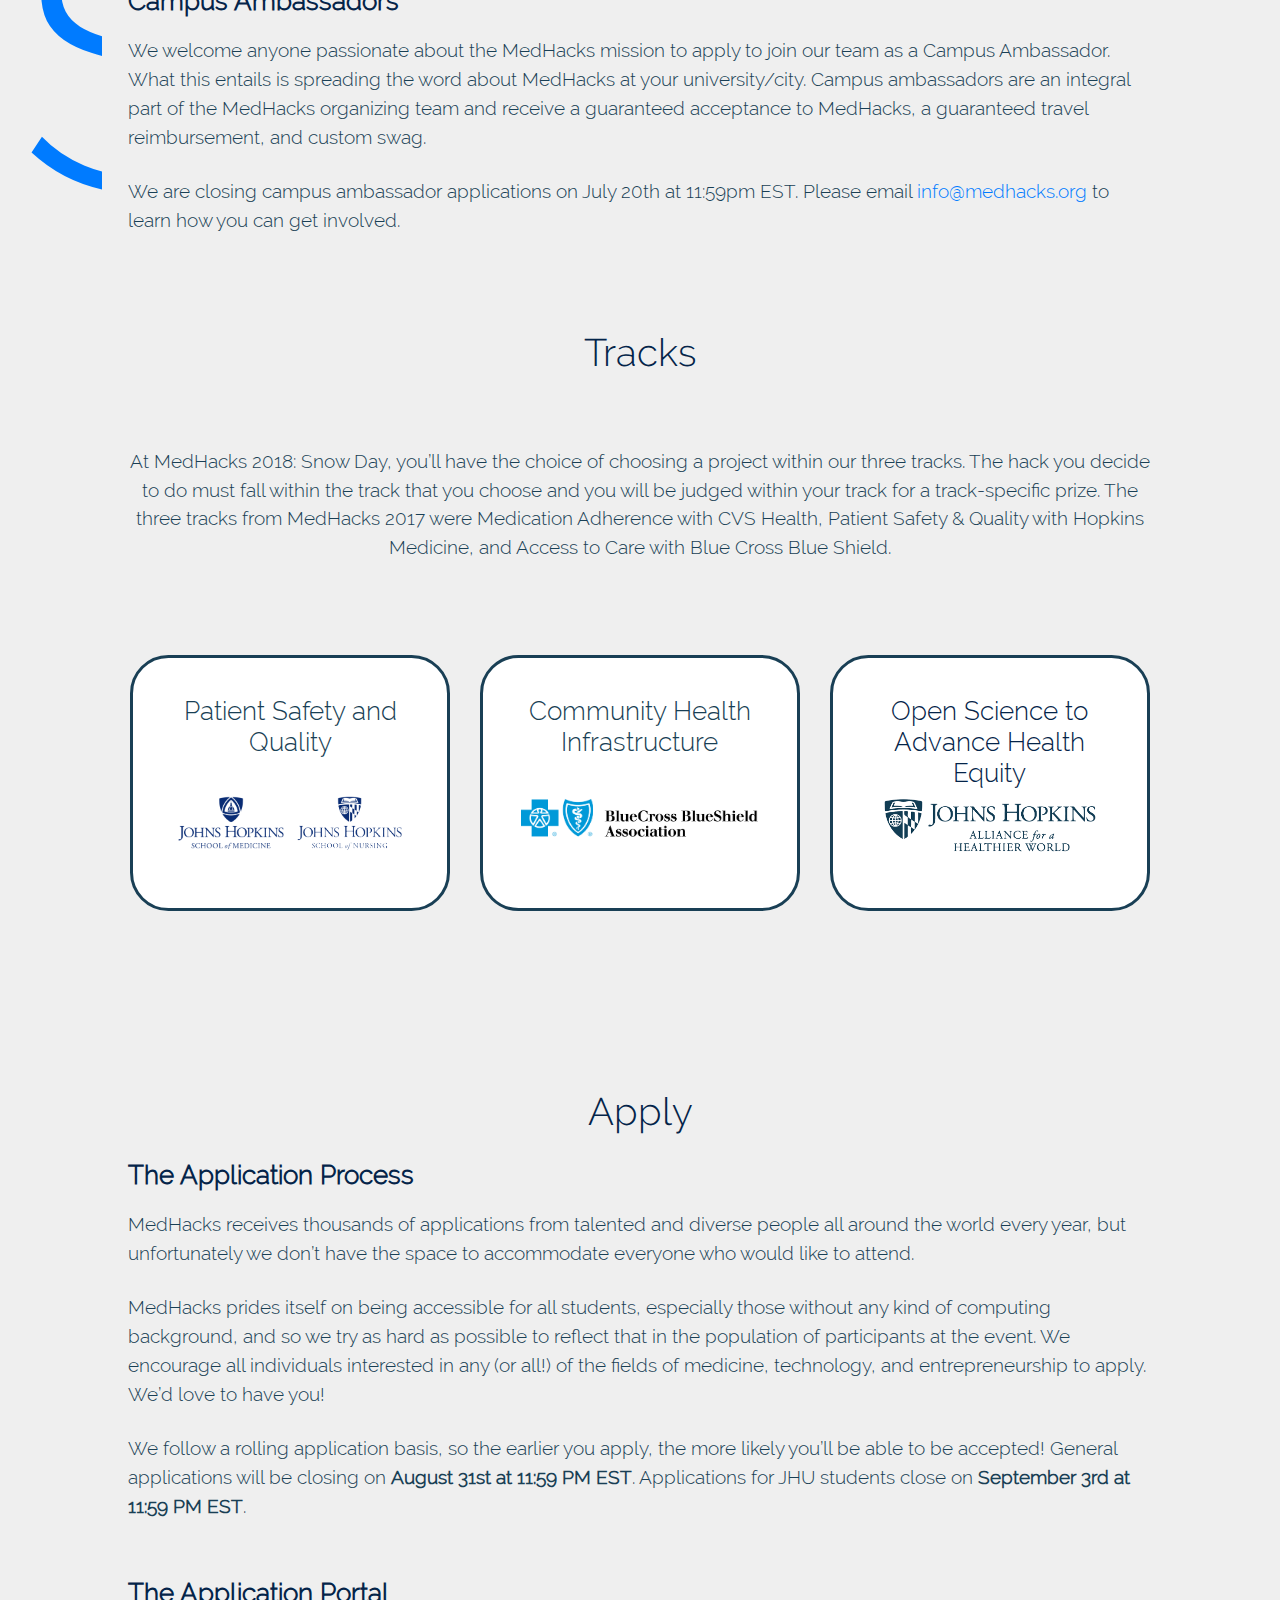
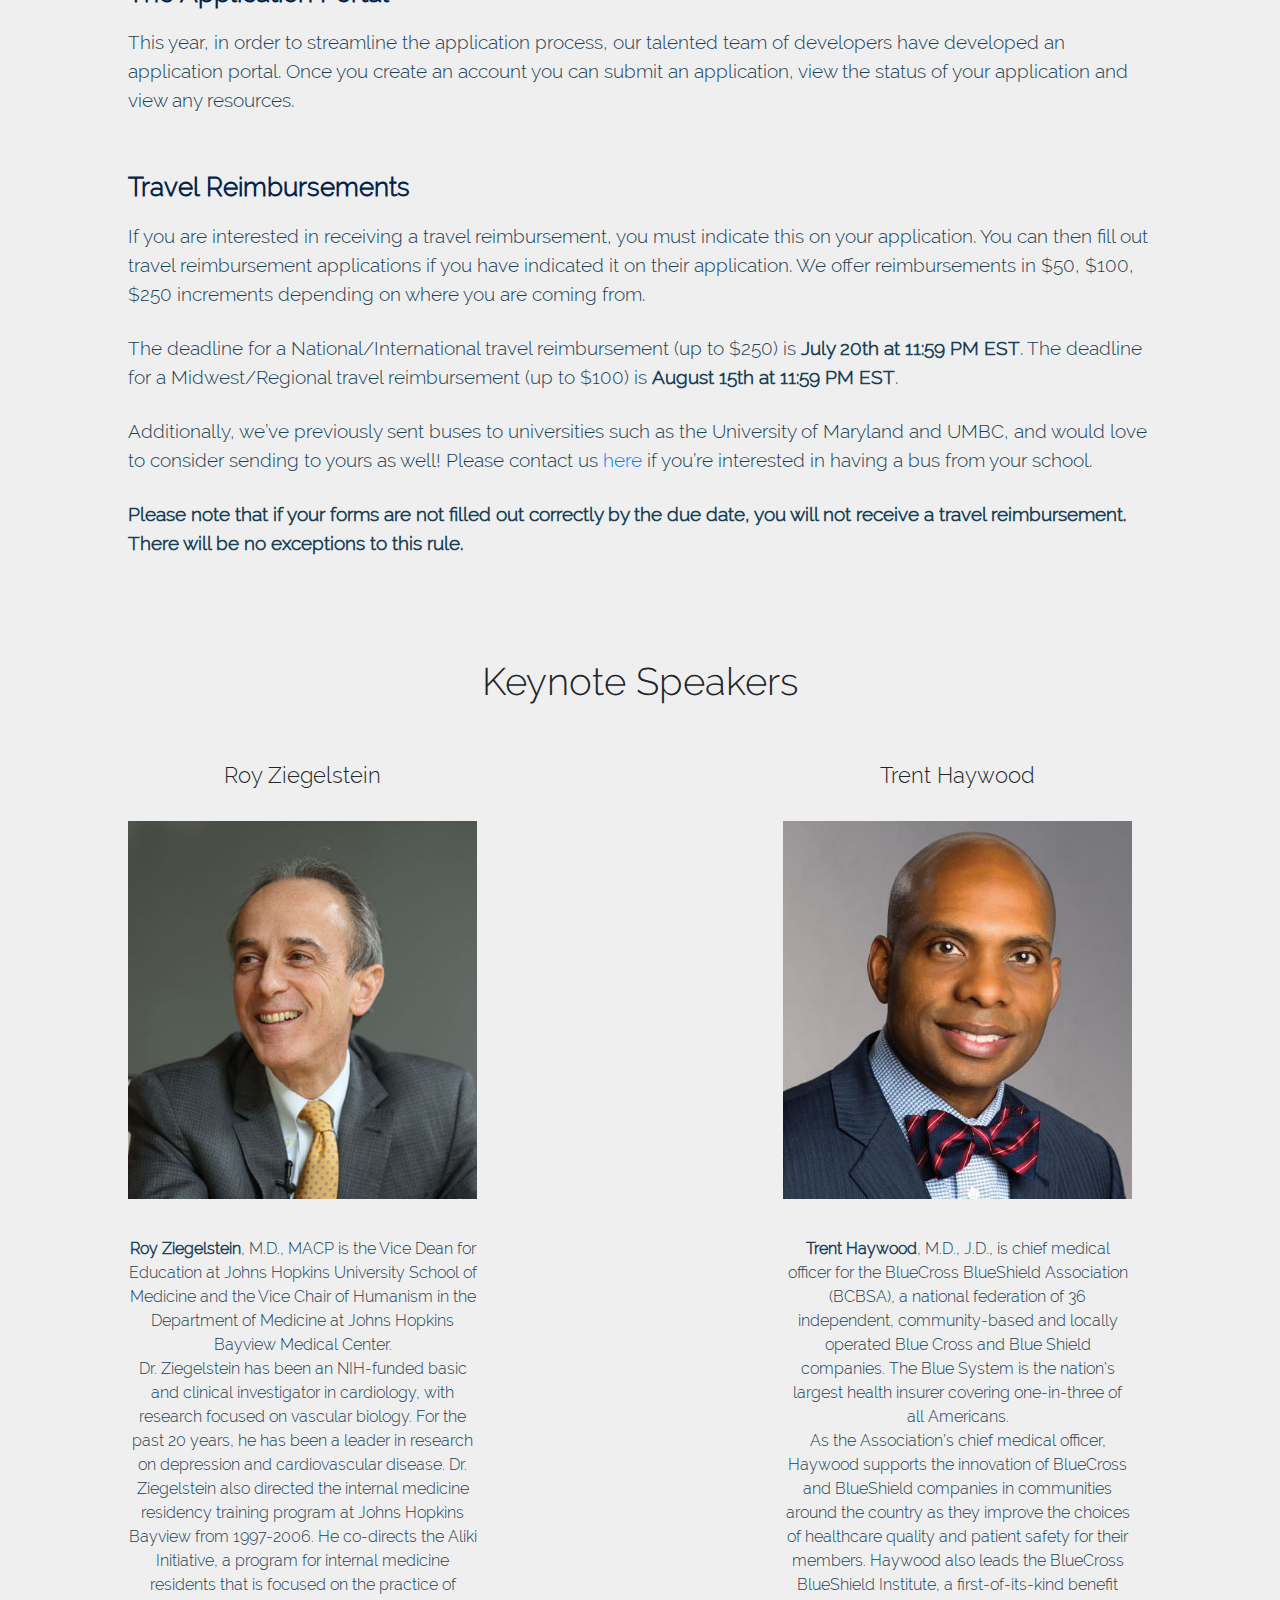
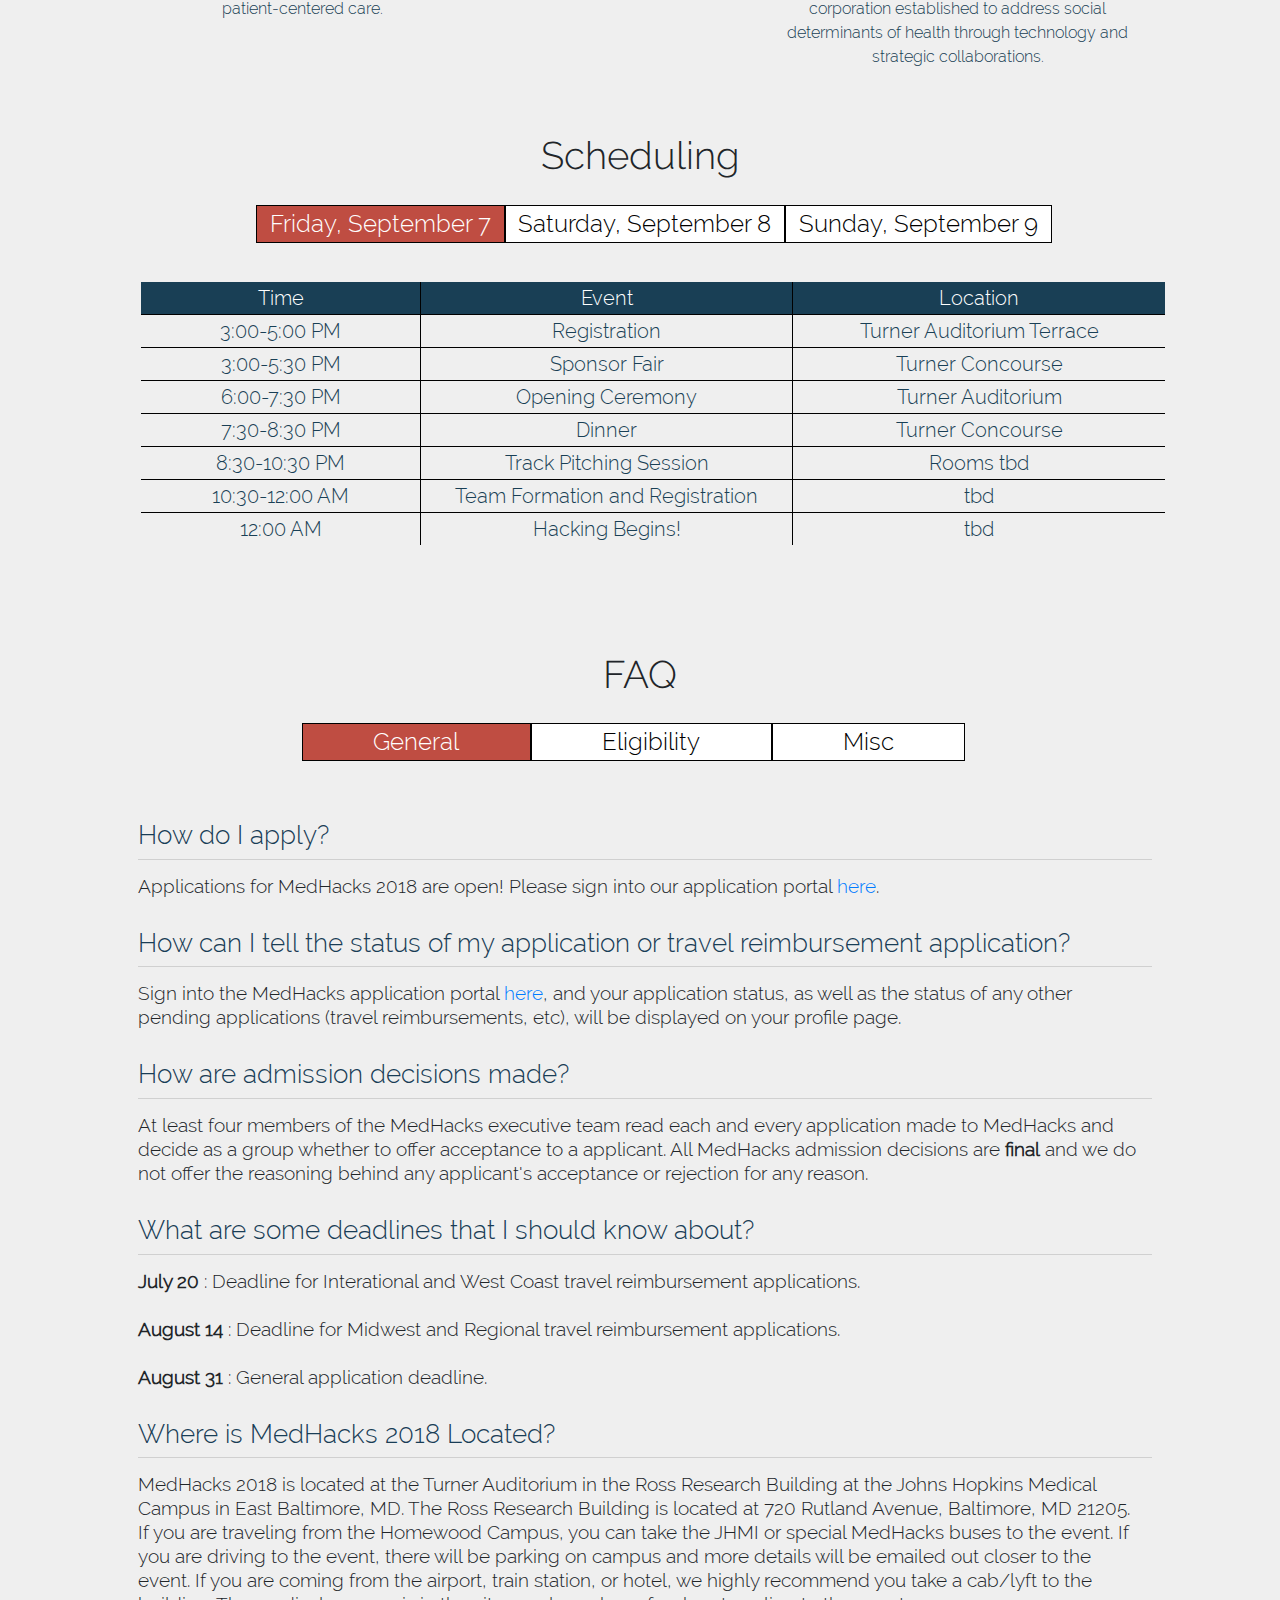
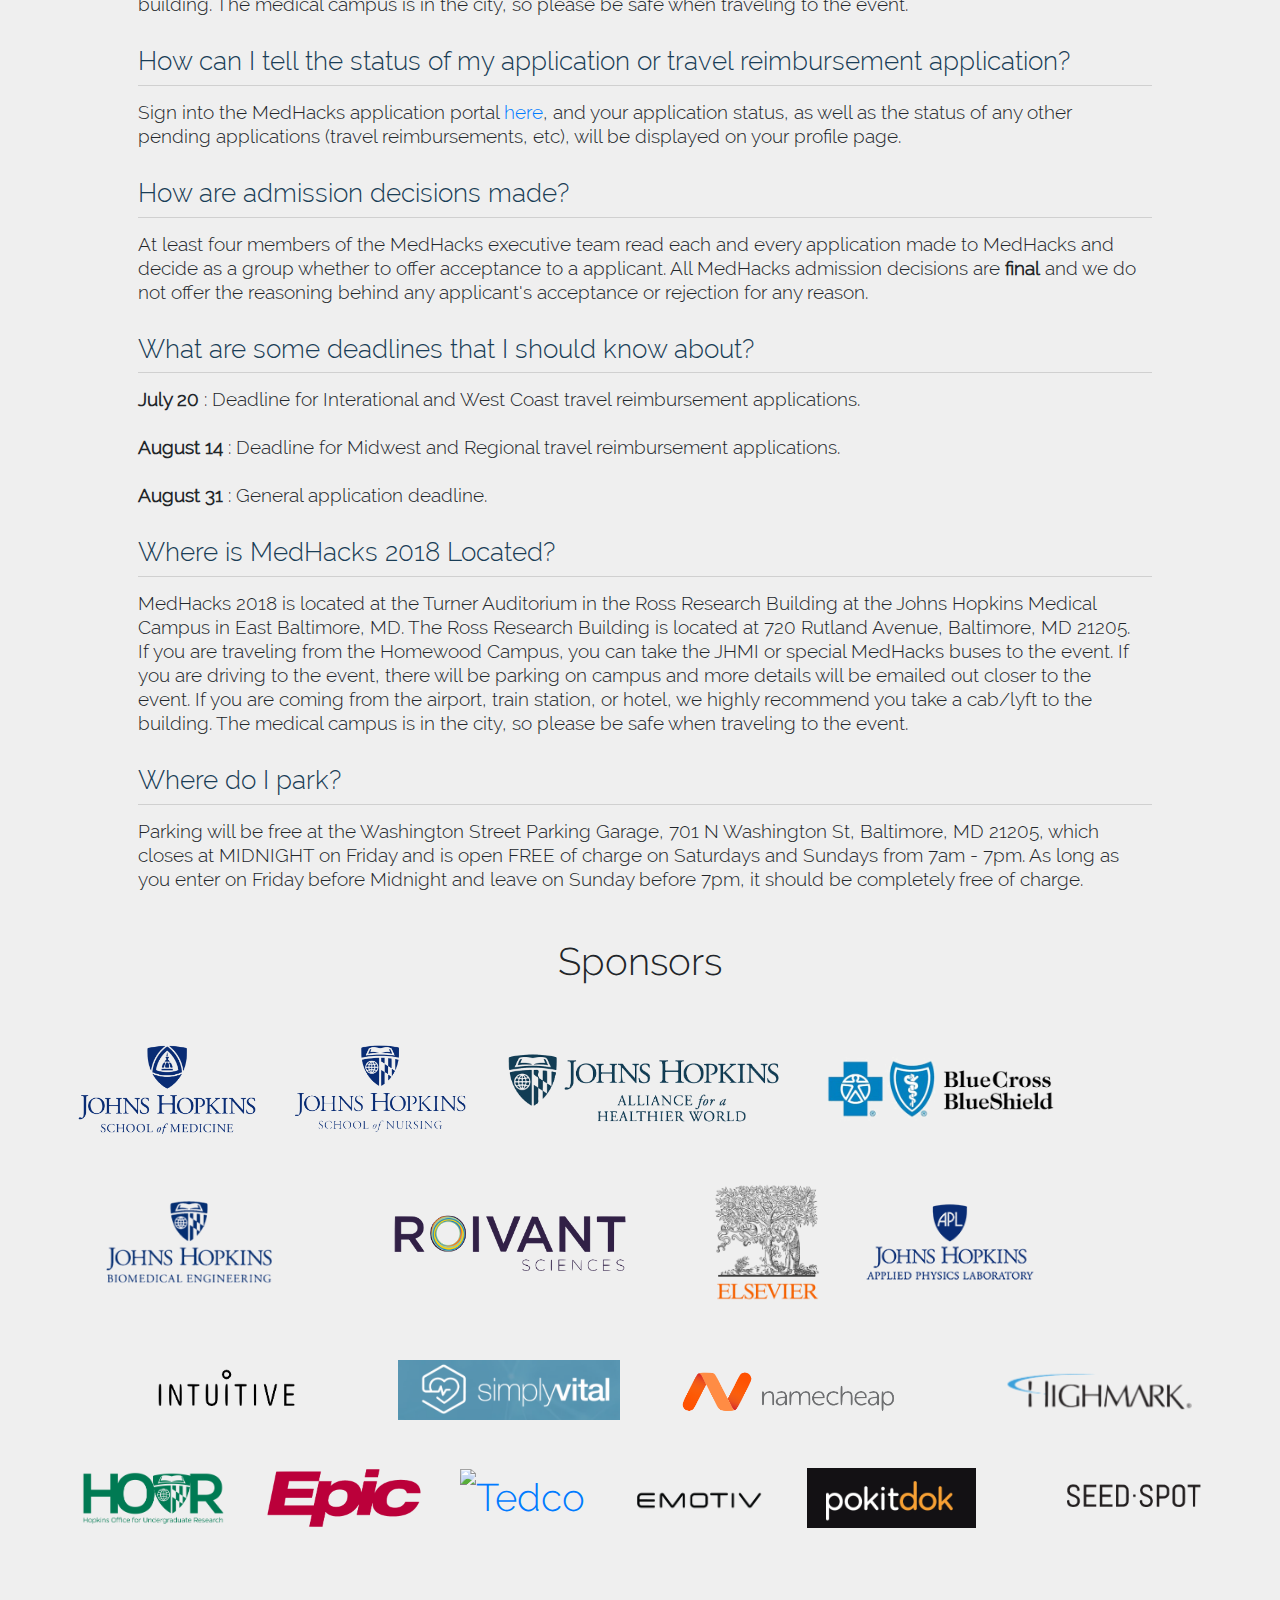
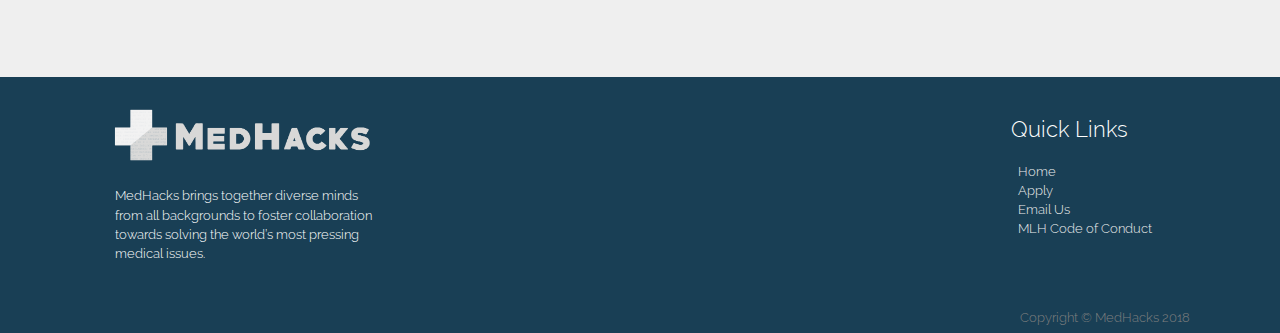
==== commit 2e3f2f96: "added faq about parking" ====
--- a/2018/index.html
+++ b/2018/index.html
@@ -1057,7 +1057,7 @@
               <div class="faq-holder">
 
                    <h3>What are some deadlines that I should know about?</h3>
-                   <!--p> <b> July 20 </b>: Deadline for Interational and West Coast travel reimbursement applications. <p>
+                   p> <b> July 20 </b>: Deadline for Interational and West Coast travel reimbursement applications. <p>
 >>>>>>> 43ea433ac3e8a9a93323e6d1e6d3beb3b867d049
                         <b> August 14 </b>: Deadline for Midwest and Regional travel reimbursement applications. <p>
                         <b> August 25 </b>: General application deadline.
@@ -1102,6 +1102,10 @@
             <p>MedHacks 2018 is located at the Turner Auditorium in the Ross Research Building at the Johns Hopkins Medical Campus in East Baltimore, MD. The Ross Research Building is located at 720 Rutland Avenue, Baltimore, MD 21205. If you are traveling
               from the Homewood Campus, you can take the JHMI or special MedHacks buses to the event. If you are driving to the event, there will be parking on campus and more details will be emailed out closer to the event. If you are coming from the
               airport, train station, or hotel, we highly recommend you take a cab/lyft to the building. The medical campus is in the city, so please be safe when traveling to the event.</p>
+          </div>
+          <div class="faq-holder">
+            <h3>Where do I park?</h3>
+            <p>Parking will be free at the Washington Street Parking Garage, 701 N Washington St, Baltimore, MD 21205, which closes at MIDNIGHT on Friday and is open FREE of charge on Saturdays and Sundays from 7am - 7pm. As long as you enter on Friday before Midnight and leave on Sunday before 7pm, it should be completely free of charge.</p>
           </div>
         </div>
         <div id="eligibility-tab" class="tab-pane ">
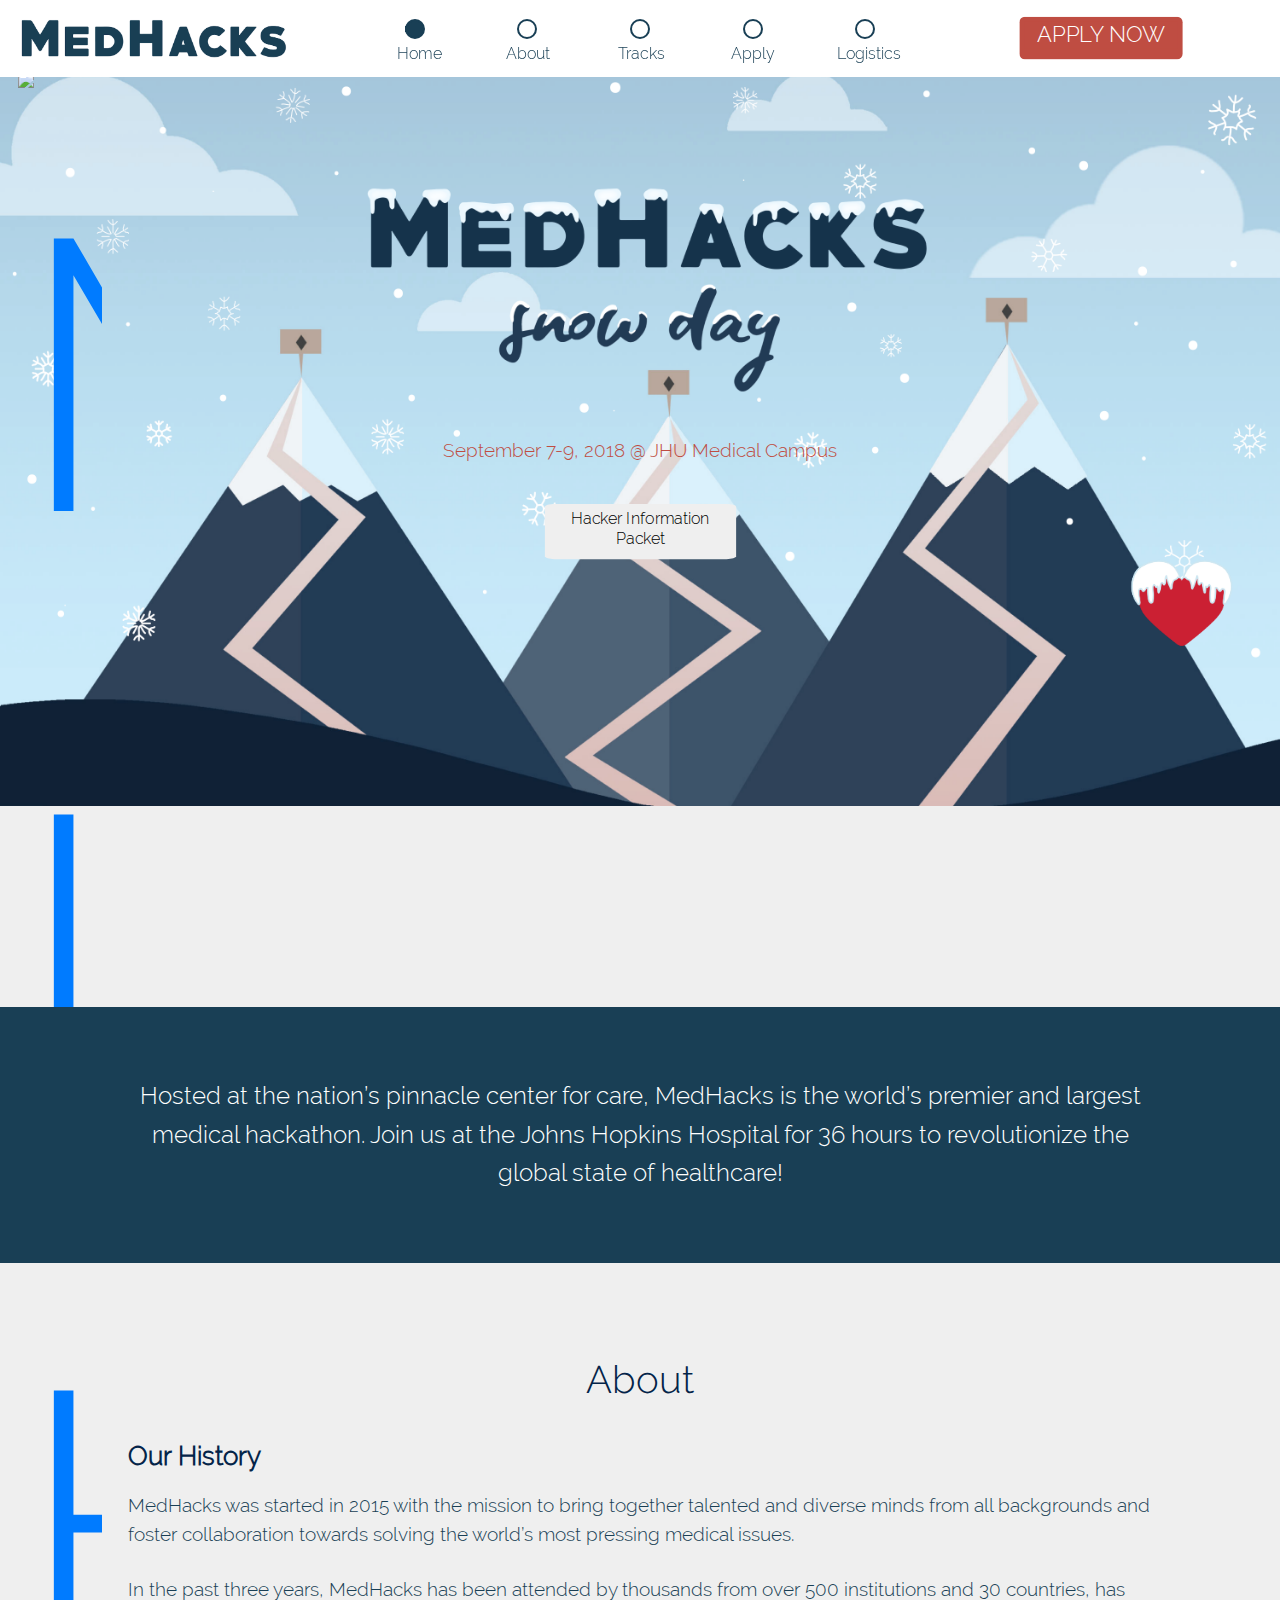
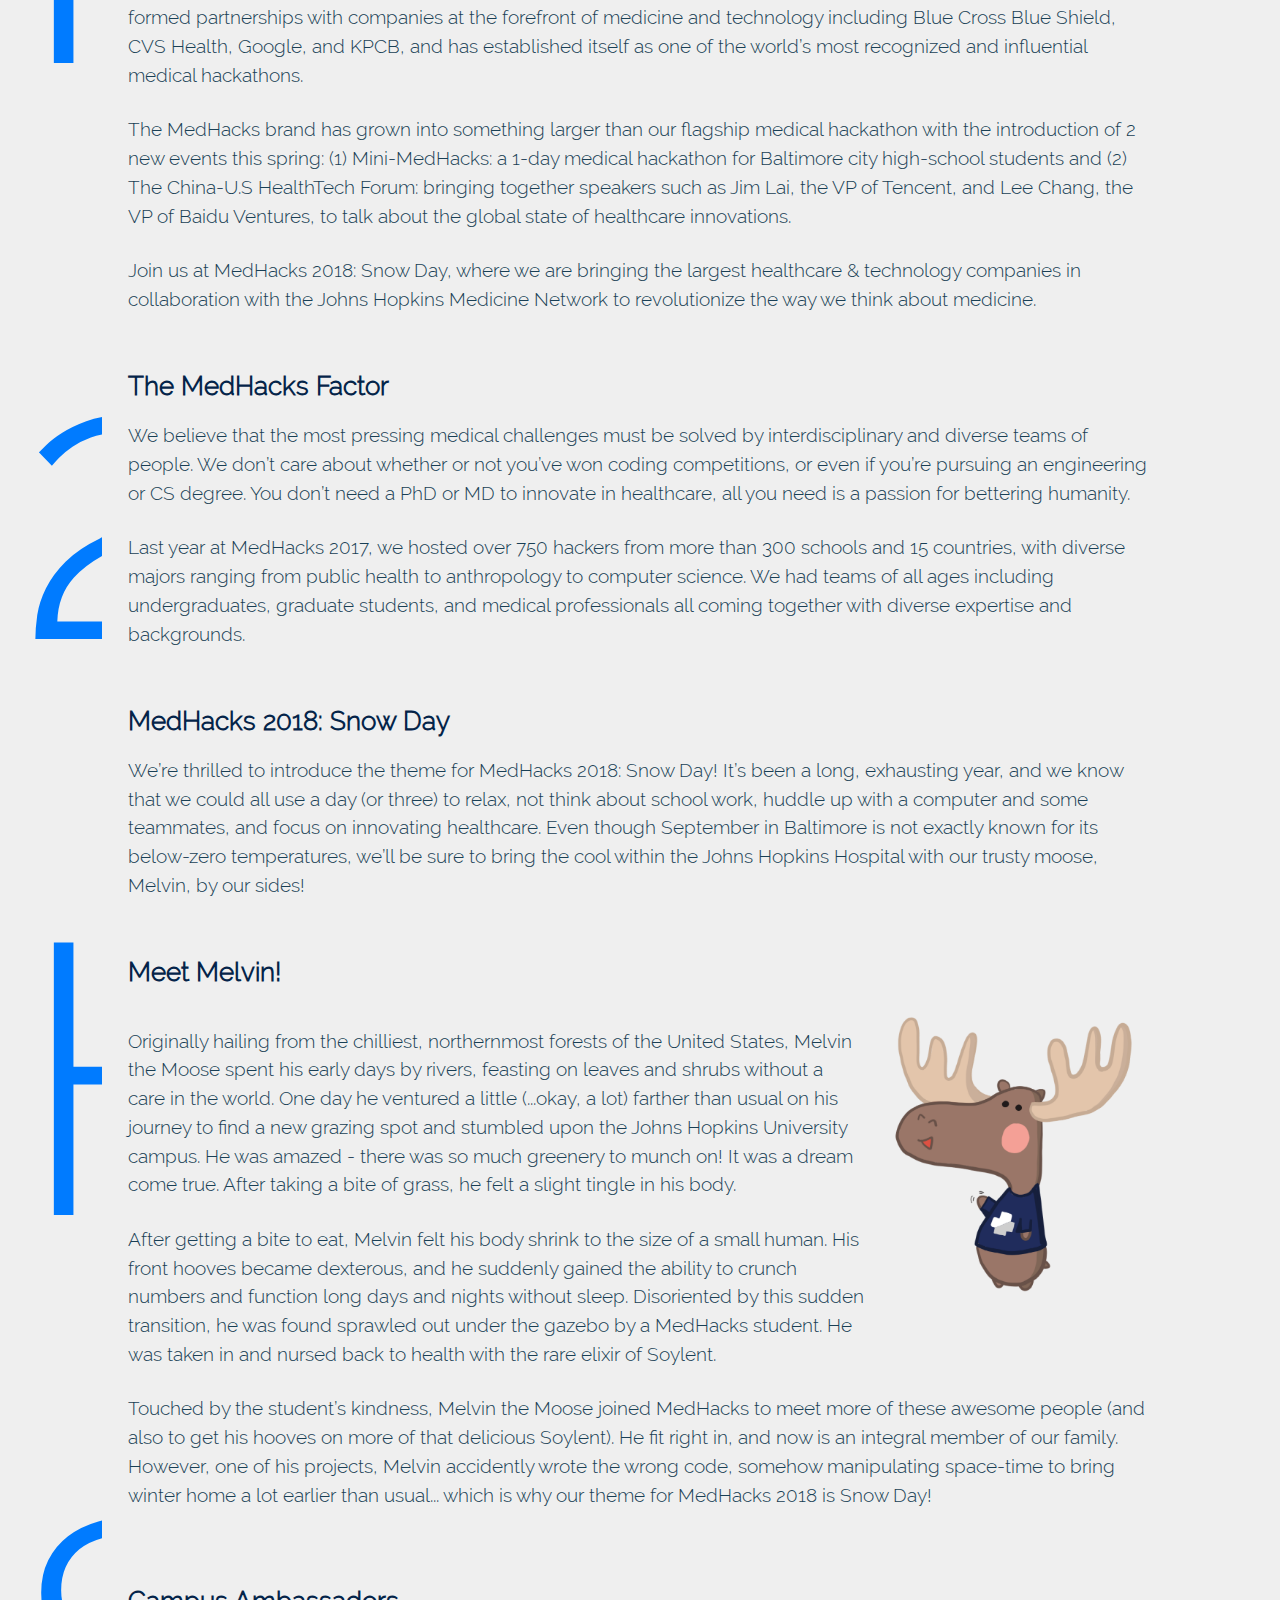
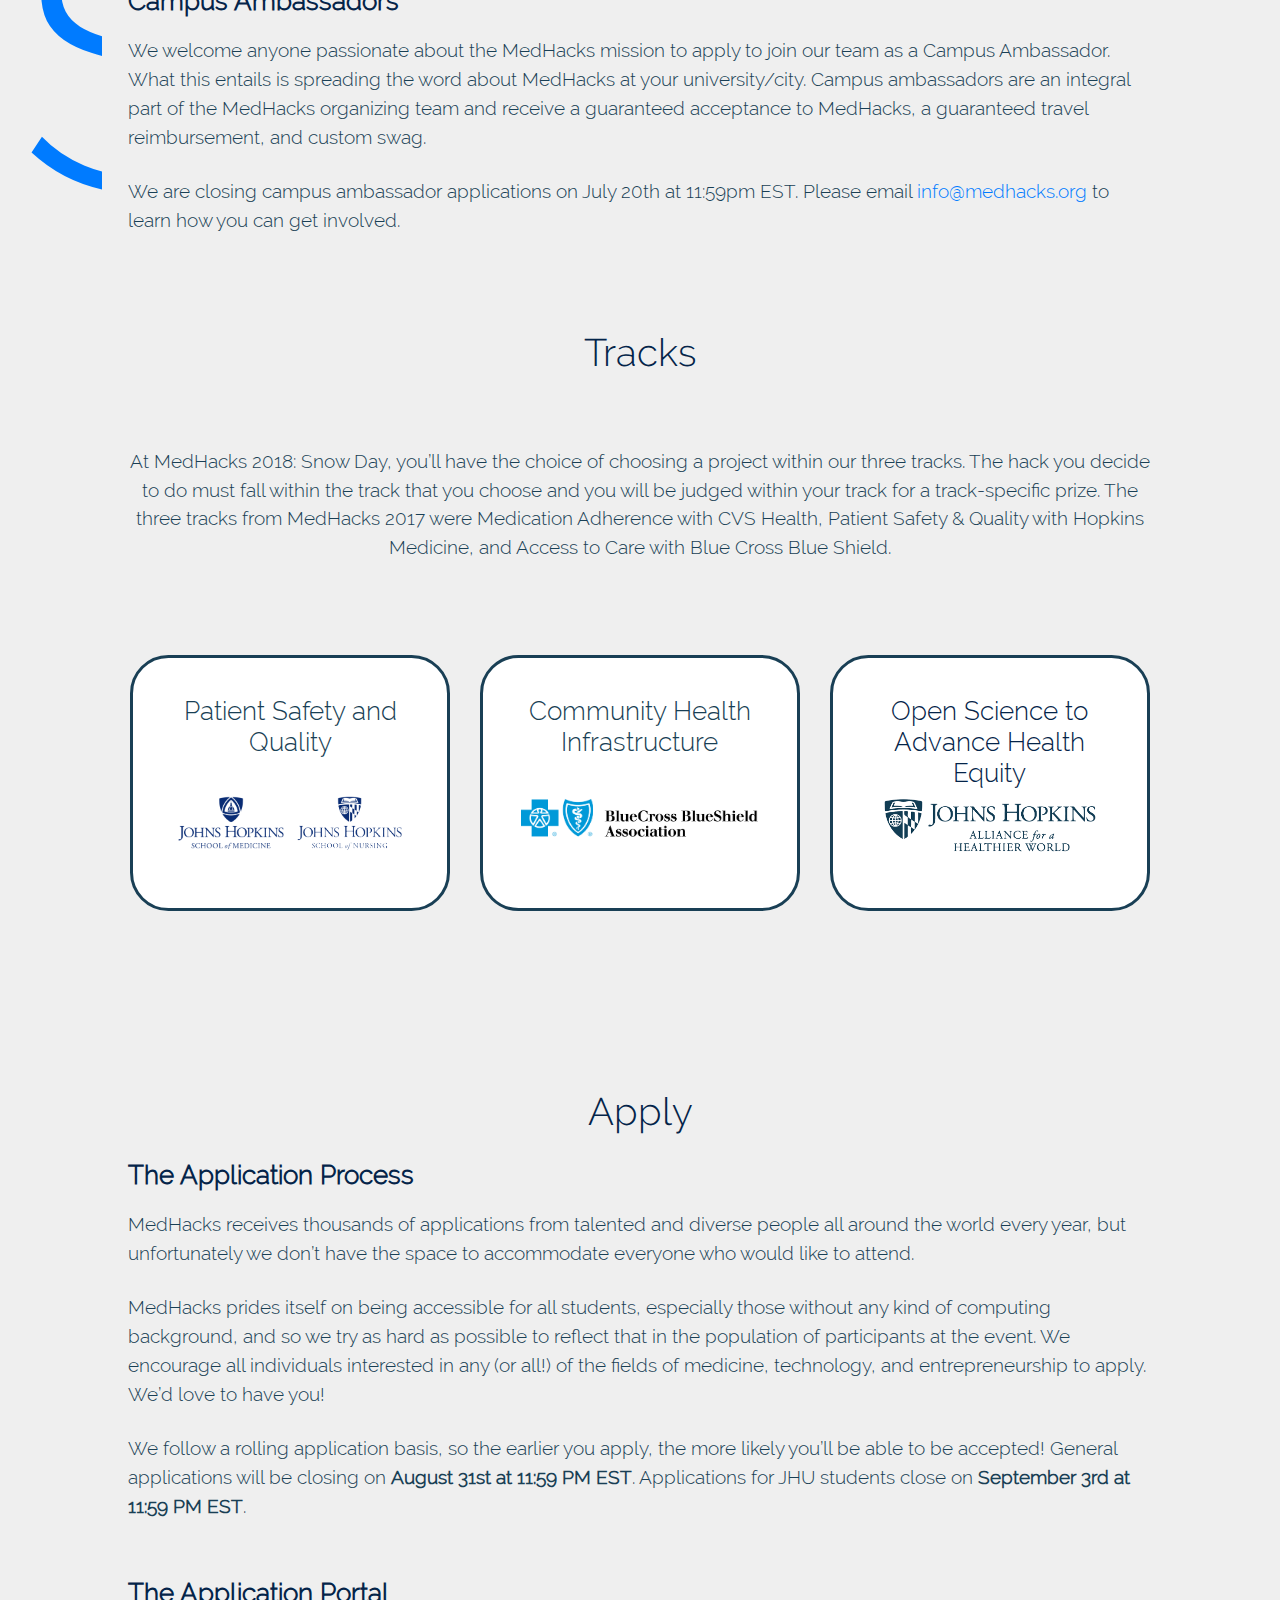
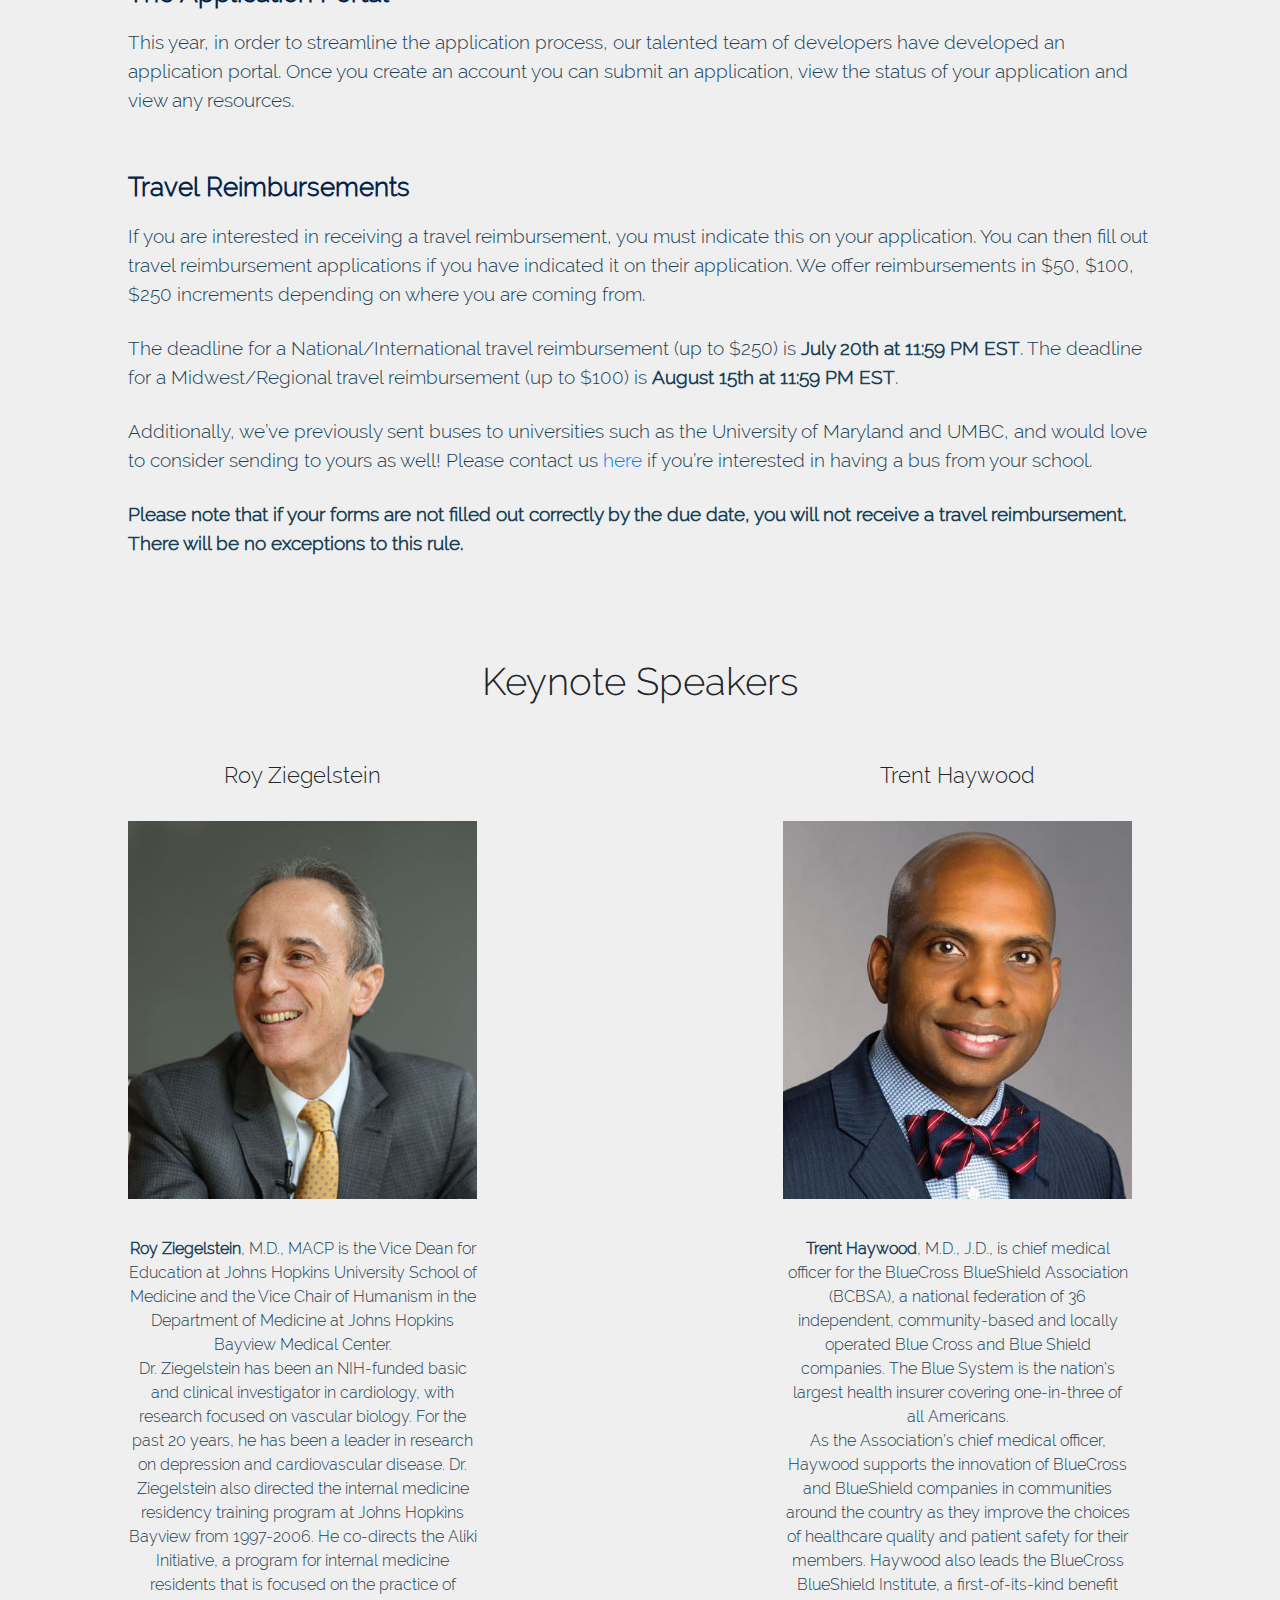
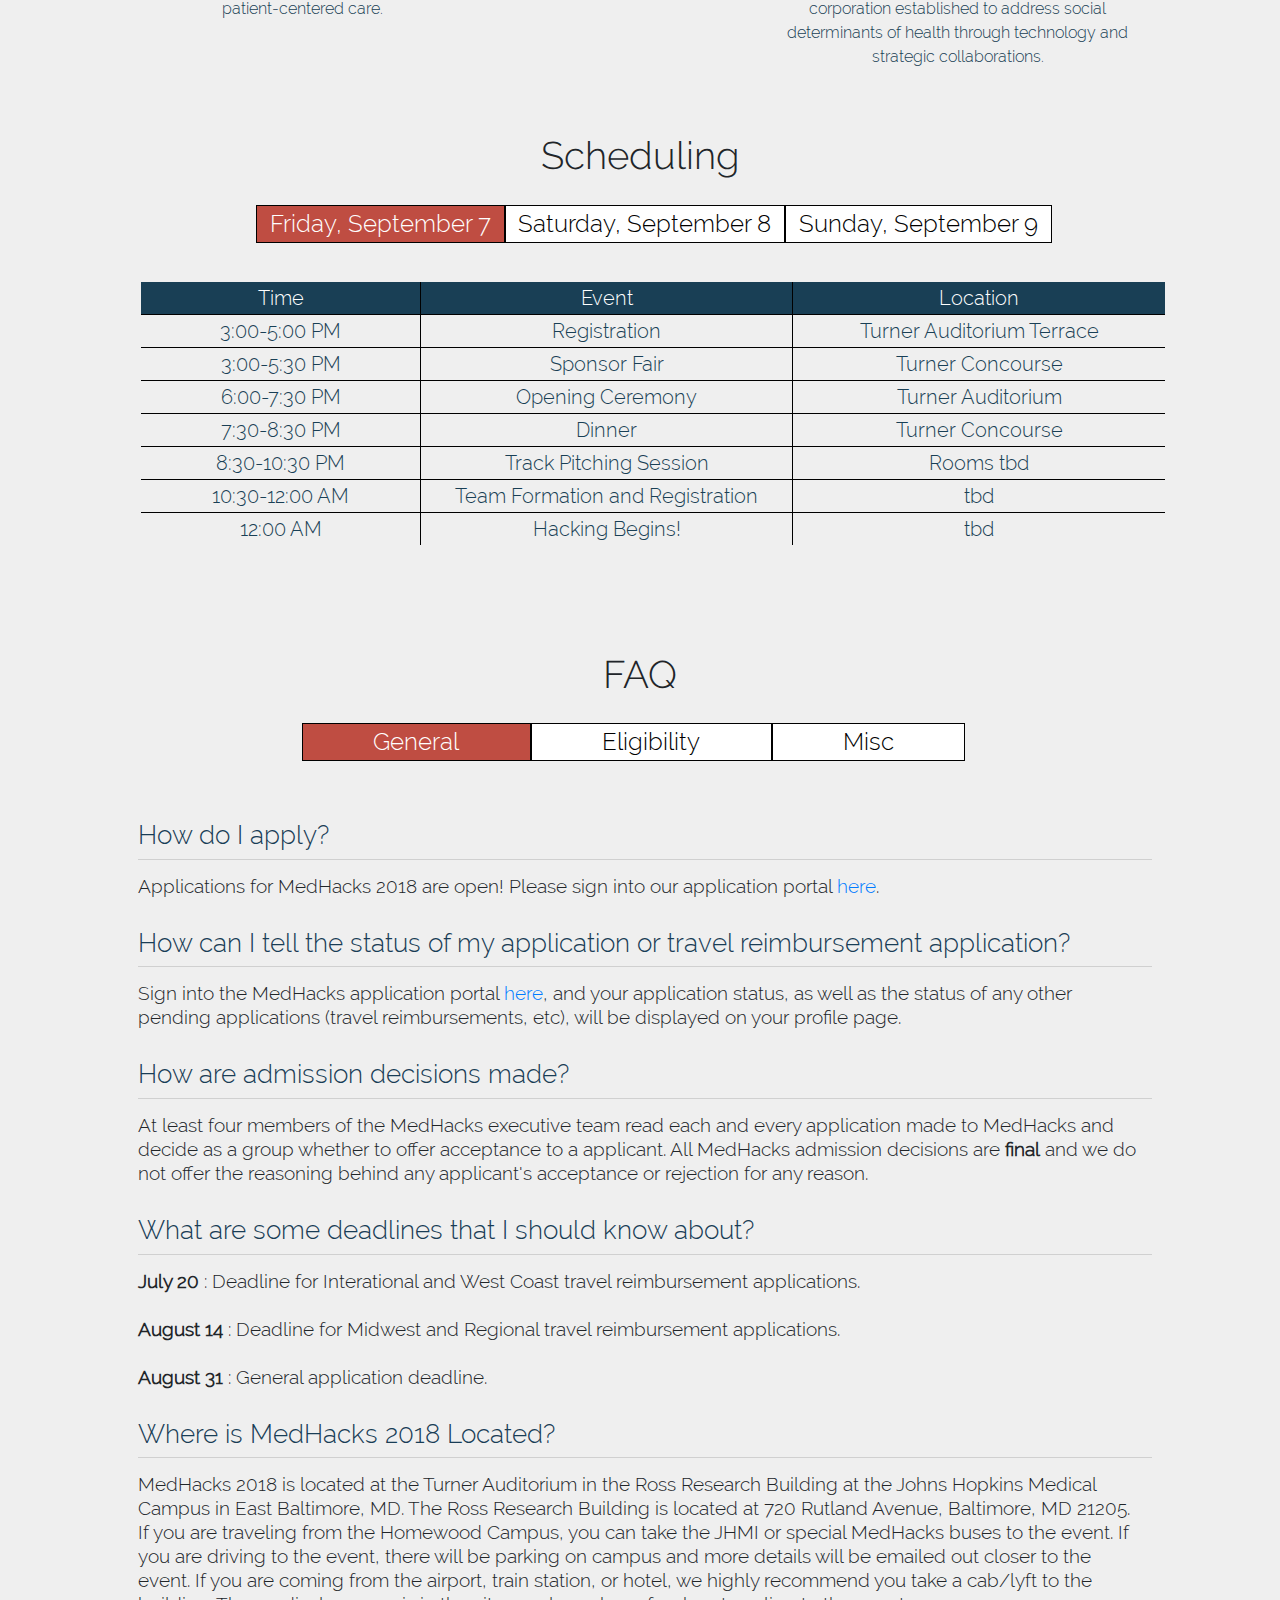
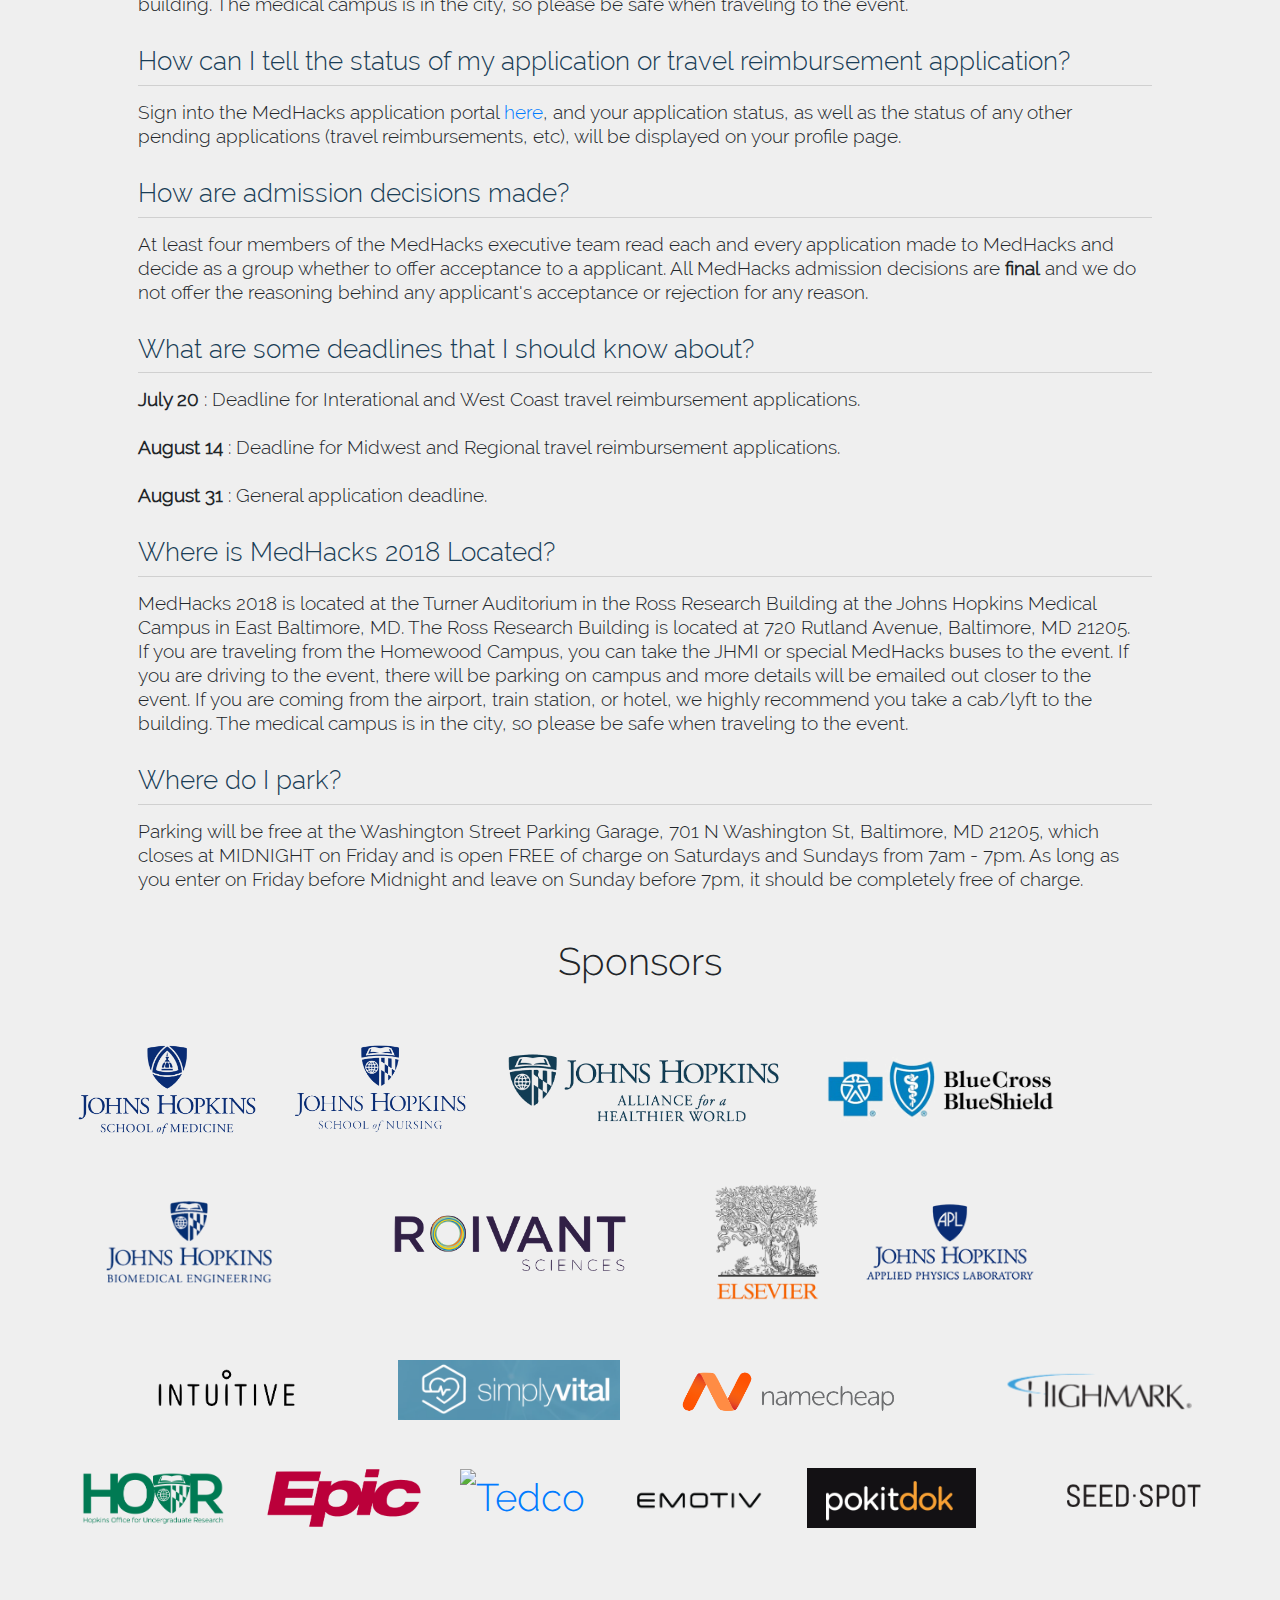
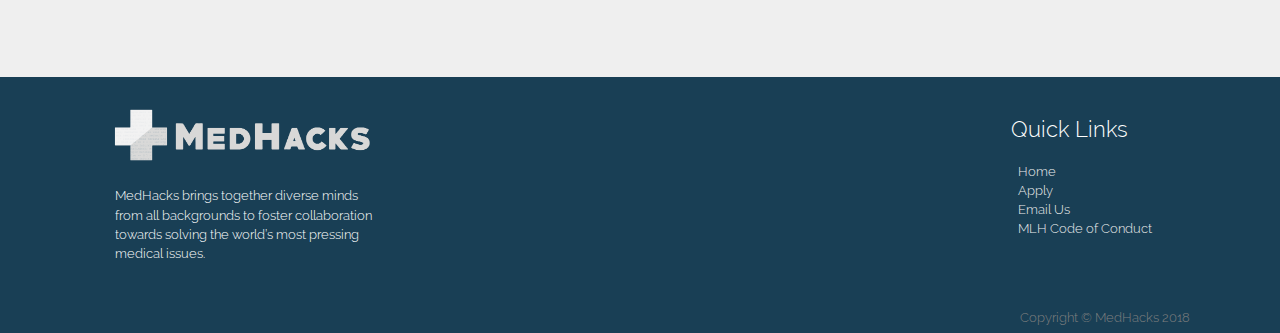
==== commit 5fbd6e98: "changed apply button aand track info" ====
--- a/2018/index.html
+++ b/2018/index.html
@@ -101,10 +101,10 @@
 
       <img class="mobileBG" src="./assets/snow_day_header_portrait.png" />
 
-      <div class="applyButton" "header-text-actions">
-        <a href="http://apply.medhacks.org">
+      <div class="applyButton longButton">
+        <a href="./assets/MH-Info-Full-2018.pdf" target="_blank">
           <h2>
-                APPLY NOW
+                Hacker Information Packet
             </h2>
         </a>
       </div>
@@ -307,18 +307,14 @@
                 The Johns Hopkins University Alliance for a Healthier World through its Transformative Technologies and Institutions theme is proud to sponsor this year’s newly established “Open Science to Advance Health Equity” track.  Your team’s mission is to help us advance health equity through an open science “hack.’  By health equity, we mean not just the finding of disparity, but also coming up with solutions to reduce or resolve them.
                 <br>
                 Your project might build upon the following focus areas:
-                <ul>
-                  <li>
-                    Hardware
-                  </li>
-                  <li>
-                    Health Decisions
-                  </li>
-                  <li>
-                    Access to Information
-                  </li>
-                </ul>
-
+                <br>
+                <br>
+                  Scaling Technology Platforms
+                <br>
+                  Making Data Actionable
+                <br>
+                  Empowering Patients
+                <br>
                 <br>
                 Some quick links to guide you in choosing this track:
                 <br>
@@ -1193,6 +1189,10 @@
             from the Homewood Campus, you can take the JHMI or special MedHacks buses to the event. If you are driving to the event, there will be parking on campus and more details will be emailed out closer to the event. If you are coming from the airport,
             train station, or hotel, we highly recommend you take a cab/lyft to the building. The medical campus is in the city, so please be safe when traveling to the event.</p>
         </div>
+        <div class="faq-holder">
+          <h3>Where do I park?</h3>
+          <p>Parking will be free at the Washington Street Parking Garage, 701 N Washington St, Baltimore, MD 21205, which closes at MIDNIGHT on Friday and is open FREE of charge on Saturdays and Sundays from 7am - 7pm. As long as you enter on Friday before Midnight and leave on Sunday before 7pm, it should be completely free of charge.</p>
+        </div>
       </div>
       <div id="eligibility-tab2" class="tab-pane ">
         <div class="faq-holder">
--- a/2018/sass/main.css
+++ b/2018/sass/main.css
@@ -174,6 +174,8 @@
         width: 100vw;
         top: 0;
         left: 0; } }
+  #header .longButton a h2 {
+    font-size: 1.5rem; }
   #header .applyButton {
     position: relative;
     margin-left: auto;
